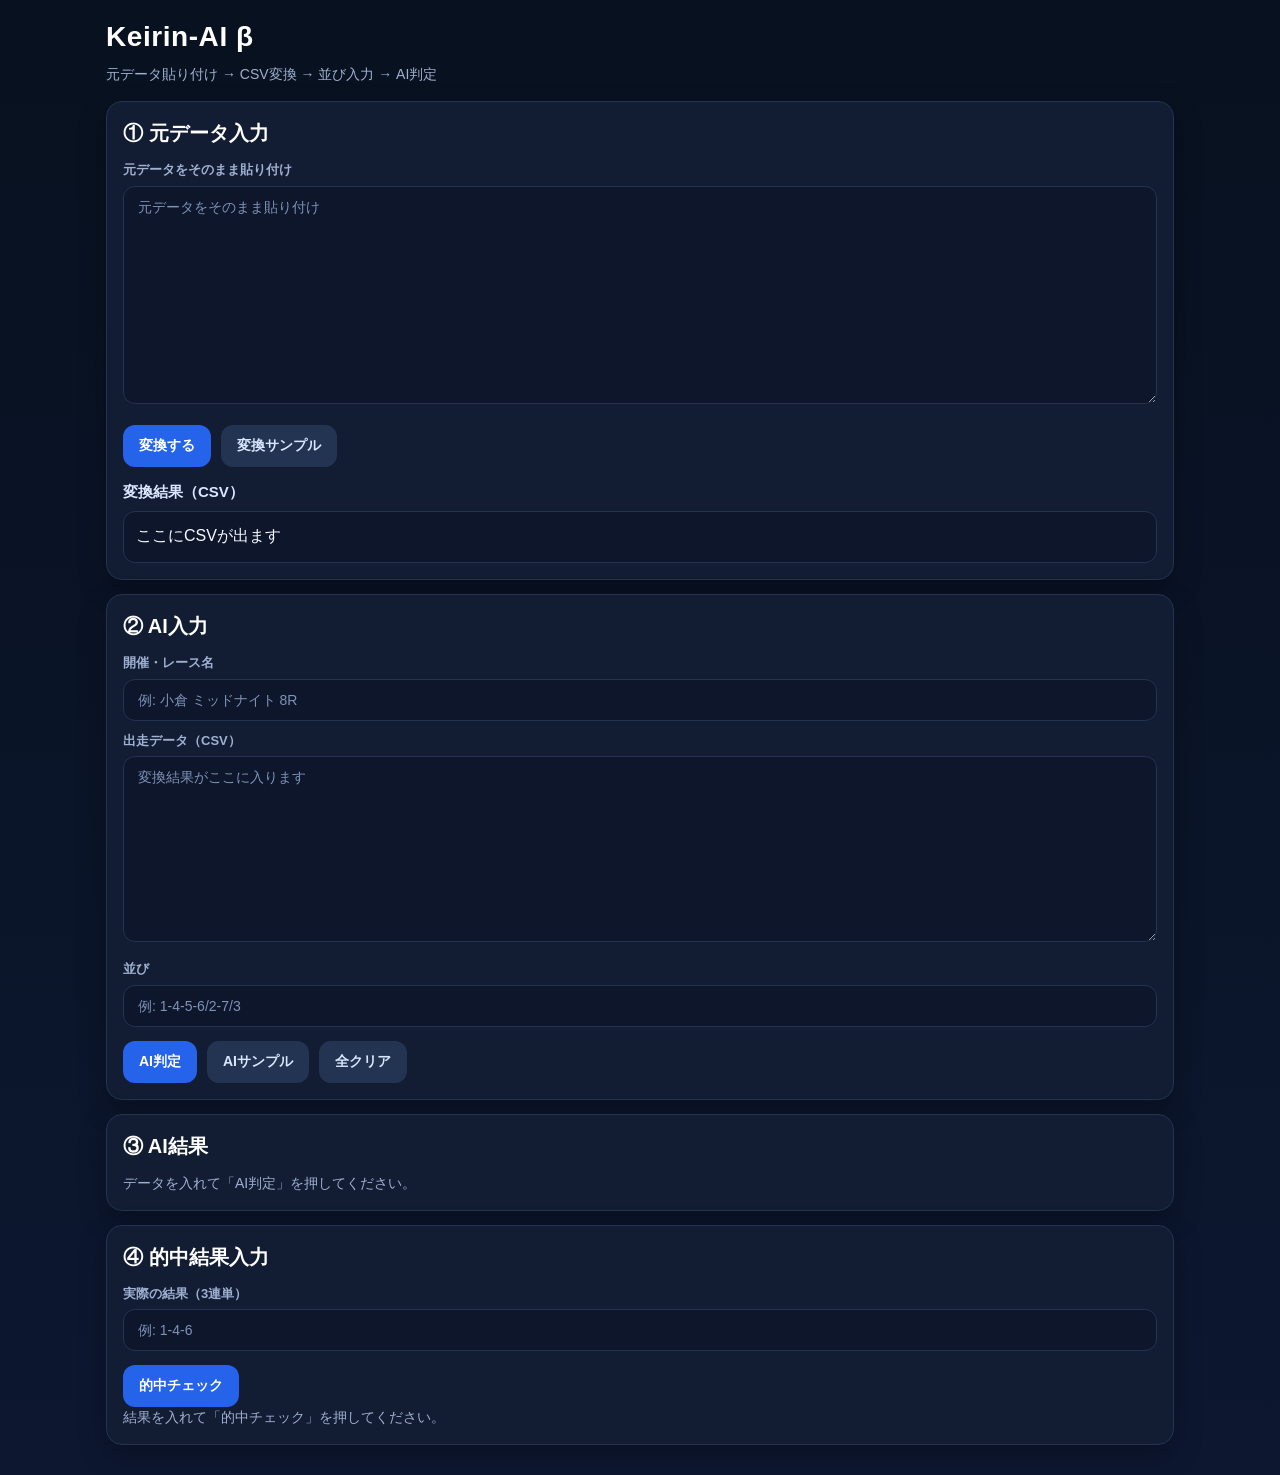
==== index.html @ cda48eeb "Update index.html" ====
<!DOCTYPE html>
<html lang="ja">
<head>
  <meta charset="UTF-8" />
  <meta name="viewport" content="width=device-width, initial-scale=1.0" />
  <meta name="apple-mobile-web-app-capable" content="yes" />
  <meta name="apple-mobile-web-app-status-bar-style" content="black-translucent" />
  <title>Keirin AI</title>
  <style>
    :root {
      --bg: #0b1220;
      --card: #121c33;
      --line: #243352;
      --text: #ffffff;
      --muted: #9fb0d1;
      --accent: #2563eb;
      --good-bg: rgba(22, 163, 74, 0.18);
      --warn-bg: rgba(245, 158, 11, 0.16);
      --danger-bg: rgba(239, 68, 68, 0.16);
      --shadow: rgba(0, 0, 0, 0.28);
    }

    * { box-sizing: border-box; }
    html, body {
      margin: 0;
      padding: 0;
      background: linear-gradient(180deg, #08111f 0%, #0d1730 100%);
      color: var(--text);
      font-family: -apple-system, BlinkMacSystemFont, "Segoe UI", sans-serif;
      line-height: 1.5;
    }
    body { min-height: 100vh; }
    .container {
      max-width: 1100px;
      margin: 0 auto;
      padding: 16px;
    }
    header { margin-bottom: 16px; }
    h1 {
      margin: 0 0 6px;
      font-size: 28px;
      font-weight: 800;
      letter-spacing: 0.02em;
    }
    .subtitle {
      margin: 0;
      color: var(--muted);
      font-size: 14px;
    }
    .card {
      background: var(--card);
      border: 1px solid var(--line);
      border-radius: 16px;
      padding: 16px;
      margin-bottom: 14px;
      box-shadow: 0 10px 28px var(--shadow);
    }
    h2 {
      margin: 0 0 12px;
      font-size: 20px;
    }
    h3 {
      margin: 14px 0 8px;
      font-size: 15px;
      color: #dce7ff;
    }
    label {
      display: block;
      margin: 10px 0 6px;
      color: var(--muted);
      font-size: 13px;
      font-weight: 600;
    }
    input, textarea {
      width: 100%;
      border: 1px solid var(--line);
      border-radius: 12px;
      background: #0d162b;
      color: var(--text);
      padding: 12px 14px;
      font-size: 14px;
      outline: none;
    }
    textarea {
      resize: vertical;
      min-height: 140px;
    }
    input:focus, textarea:focus {
      border-color: var(--accent);
      box-shadow: 0 0 0 3px rgba(37, 99, 235, 0.22);
    }
    ::placeholder { color: #7f92b7; }

    .buttonRow {
      display: flex;
      gap: 10px;
      flex-wrap: wrap;
      margin-top: 14px;
    }
    button {
      appearance: none;
      border: none;
      border-radius: 12px;
      padding: 12px 16px;
      font-size: 14px;
      font-weight: 700;
      cursor: pointer;
      background: var(--accent);
      color: white;
    }
    button.secondary {
      background: #233453;
      color: #d9e6ff;
    }

    .grid {
      display: grid;
      gap: 12px;
    }
    .grid.two {
      grid-template-columns: repeat(2, minmax(0, 1fr));
    }

    .muted {
      color: var(--muted);
      font-size: 14px;
    }
    .hidden {
      display: none !important;
    }

    .tableWrap {
      width: 100%;
      overflow-x: auto;
      border: 1px solid var(--line);
      border-radius: 12px;
      background: #0d162b;
    }
    table {
      width: 100%;
      border-collapse: collapse;
      min-width: 900px;
    }
    thead {
      background: #13203b;
    }
    th, td {
      padding: 10px 12px;
      border-bottom: 1px solid var(--line);
      text-align: left;
      font-size: 13px;
      vertical-align: top;
    }
    th {
      color: #dbe8ff;
      font-weight: 700;
      white-space: nowrap;
    }
    td { color: #f5f9ff; }

    ul {
      margin: 8px 0 0;
      padding-left: 18px;
    }
    li {
      margin: 6px 0;
      color: #eef4ff;
    }

    #structureText,
    #conclusionText,
    #csvPreview {
      background: #0d162b;
      border: 1px solid var(--line);
      border-radius: 12px;
      padding: 12px;
      min-height: 52px;
      color: #f7fbff;
      white-space: pre-wrap;
      word-break: break-word;
    }

    .bet-main {
      background: var(--good-bg);
      border: 1px solid rgba(22, 163, 74, 0.45);
      border-radius: 10px;
      padding: 8px 10px;
      list-style: none;
      margin: 8px 0;
    }
    .bet-sub {
      background: var(--warn-bg);
      border: 1px solid rgba(245, 158, 11, 0.45);
      border-radius: 10px;
      padding: 8px 10px;
      list-style: none;
      margin: 8px 0;
    }

    .score-high { background: rgba(22, 163, 74, 0.12); }
    .score-mid { background: rgba(37, 99, 235, 0.10); }
    .score-low { background: rgba(255, 255, 255, 0.02); }

    .hit-main,
    .hit-sub,
    .hit-miss {
      margin-top: 12px;
      padding: 12px;
      border-radius: 12px;
      font-weight: 700;
    }
    .hit-main {
      background: var(--good-bg);
      border: 1px solid rgba(22, 163, 74, 0.45);
      color: #d8ffe4;
    }
    .hit-sub {
      background: var(--warn-bg);
      border: 1px solid rgba(245, 158, 11, 0.45);
      color: #ffe9b5;
    }
    .hit-miss {
      background: var(--danger-bg);
      border: 1px solid rgba(239, 68, 68, 0.45);
      color: #ffd5d5;
    }

    @media (max-width: 720px) {
      .container { padding: 12px; }
      h1 { font-size: 24px; }
      .card { padding: 14px; border-radius: 14px; }
      .grid.two { grid-template-columns: 1fr; }
      button { width: 100%; }
      .buttonRow { flex-direction: column; }
      table { min-width: 820px; }
    }
  </style>
</head>
<body>
  <main class="container">
    <header>
      <h1>Keirin-AI β</h1>
      <p class="subtitle">元データ貼り付け → CSV変換 → 並び入力 → AI判定</p>
    </header>

    <section class="card">
      <h2>① 元データ入力</h2>
      <label for="rawInput">元データをそのまま貼り付け</label>
      <textarea id="rawInput" rows="12" placeholder="元データをそのまま貼り付け"></textarea>

      <div class="buttonRow">
        <button id="convertBtn" type="button">変換する</button>
        <button id="sampleRawBtn" type="button" class="secondary">変換サンプル</button>
      </div>

      <h3>変換結果（CSV）</h3>
      <div id="csvPreview">ここにCSVが出ます</div>
    </section>

    <section class="card">
      <h2>② AI入力</h2>

      <label for="raceName">開催・レース名</label>
      <input id="raceName" type="text" placeholder="例: 小倉 ミッドナイト 8R" />

      <label for="csvInput">出走データ（CSV）</label>
      <textarea id="csvInput" rows="10" placeholder="変換結果がここに入ります"></textarea>

      <label for="lineInput">並び</label>
      <input id="lineInput" type="text" placeholder="例: 1-4-5-6/2-7/3" />

      <div class="buttonRow">
        <button id="analyzeBtn" type="button">AI判定</button>
        <button id="sampleBtn" type="button" class="secondary">AIサンプル</button>
        <button id="clearBtn" type="button" class="secondary">全クリア</button>
      </div>
    </section>

    <section class="card" id="resultCard">
      <h2>③ AI結果</h2>

      <div id="resultEmpty" class="muted">
        データを入れて「AI判定」を押してください。
      </div>

      <div id="result" class="hidden">
        <div class="grid two">
          <div>
            <h3>レース構造</h3>
            <div id="structureText"></div>
          </div>
          <div>
            <h3>結論</h3>
            <div id="conclusionText"></div>
          </div>
        </div>

        <div class="grid two">
          <div>
            <h3>本線</h3>
            <ul id="mainLine"></ul>
          </div>
          <div>
            <h3>対抗・押さえ</h3>
            <ul id="subLine"></ul>
          </div>
        </div>

        <h3>選手スコア</h3>
        <div class="tableWrap">
          <table id="scoreTable">
            <thead>
              <tr>
                <th>車番</th>
                <th>前取り</th>
                <th>主導権</th>
                <th>番手価値</th>
                <th>後出し力</th>
                <th>格上</th>
                <th>単騎化</th>
                <th>総合</th>
                <th>メモ</th>
              </tr>
            </thead>
            <tbody></tbody>
          </table>
        </div>
      </div>
    </section>

    <section class="card">
      <h2>④ 的中結果入力</h2>

      <label for="actualResult">実際の結果（3連単）</label>
      <input id="actualResult" type="text" placeholder="例: 1-4-6" />

      <div class="buttonRow">
        <button id="checkResultBtn" type="button">的中チェック</button>
      </div>

      <div id="hitResult" class="muted">結果を入れて「的中チェック」を押してください。</div>
    </section>
  </main>

  <script>
    document.addEventListener('DOMContentLoaded', () => {
      let latestResult = null;

      function splitLines(text) {
        return text.split(/\r?\n/).map(s => s.replace(/\u00A0/g, ' ').trim()).filter(Boolean);
      }

      function isNum(s) {
        return /^-?\d+(\.\d+)?$/.test(s);
      }

      function normalizeCar(raw) {
        const s = String(raw).trim();
        if (/^([1-9])\1$/.test(s)) return parseInt(s[0], 10);
        if (/^[1-9]$/.test(s)) return parseInt(s, 10);
        return null;
      }

      function detectStyle(line) {
        if (line.includes('逃')) return '逃';
        if (line.includes('追')) return '追';
        if (line.includes('両')) return '両';
        return '両';
      }

      function detectScore(line) {
        const m = line.match(/([◎○▲△×注]?)(\d{2,3}\.\d{2})/);
        return m ? parseFloat(m[2]) : 0;
      }

      function detectBandSFromLinked(line, style) {
        const re = new RegExp(style + '([0-9]{6,})');
        const m = line.match(re);
        if (!m) return { b: '', s: '' };

        const digits = m[1];
        const c1 = parseInt(digits.slice(0, 2), 10);
        const c2 = parseInt(digits.slice(2, 4), 10);
        const c3 = parseInt(digits.slice(4, 6), 10);
        const candidates = [c1, c2, c3].filter(x => !isNaN(x) && x >= 0 && x <= 30);

        let b = '', s = '';
        if (style === '逃') {
          b = candidates.length ? Math.max(...candidates) : '';
          s = candidates.length > 1 ? Math.min(...candidates.slice(0, 2)) : '';
        } else if (style === '追') {
          b = '';
          s = candidates.length ? Math.min(...candidates) : '';
        } else {
          b = candidates.length ? candidates[0] : '';
          s = candidates.length > 1 ? candidates[1] : '';
        }
        return { b, s };
      }

      function convertTableStyle(lines) {
  const rows = [];

  for (let i = 0; i < lines.length; i++) {
    const carNo = normalizeCar(lines[i]);
    if (carNo === null) continue;

    // 近い範囲でプロフィール・得点・脚質を探す
    let profileIdx = -1;
    let scoreIdx = -1;
    let styleIdx = -1;

    for (let j = i; j < Math.min(i + 8, lines.length); j++) {
      if (profileIdx === -1 && (lines[j] || '').includes('/')) {
        profileIdx = j;
      }
      if (scoreIdx === -1 && isNum(lines[j]) && /\d{2,3}\.\d{2}/.test(lines[j])) {
        scoreIdx = j;
      }
      if (styleIdx === -1 && ['逃', '追', '両'].includes(lines[j])) {
        styleIdx = j;
      }
    }

    if (profileIdx === -1 || scoreIdx === -1 || styleIdx === -1) continue;
    if (!(profileIdx < scoreIdx && scoreIdx < styleIdx)) continue;

    const score = parseFloat(lines[scoreIdx]);
    const style = lines[styleIdx];

    // 脚質の後ろから数値を13個集める
    const nums = [];
    let k = styleIdx + 1;
    while (k < lines.length && nums.length < 13) {
      if (isNum(lines[k])) nums.push(parseFloat(lines[k]));
      k++;
    }

    if (nums.length < 13) continue;

    // [逃,捲,差,マ,S,B,1着,2着,3着,着外,勝率,2連対率,3連対率]
    const s = nums[4];
    const b = nums[5];
    const win = nums[10];
    const ren2 = nums[11];
    const ren3 = nums[12];

    rows.push({
      car: carNo,
      score,
      b,
      s,
      style,
      win,
      ren2,
      ren3
    });

    i = k - 1;
  }

  return rows;
}

function convertLinkedStyle(lines) {
  const rows = [];

  for (let i = 0; i < lines.length; i++) {
    const car = normalizeCar(lines[i]);
    if (car === null) continue;

    const candidates = [
      lines[i + 1] || '',
      lines[i + 2] || '',
      lines[i + 3] || '',
      lines[i + 4] || ''
    ];

    let dataLine = '';
    for (const line of candidates) {
      if (/\d{2,3}\.\d{2}/.test(line) && /[逃追両]/.test(line)) {
        dataLine = line;
        break;
      }
    }

    if (!dataLine) continue;

    const m = dataLine.match(/(\d{2,3}\.\d{2})(逃|追|両)(.*)/);
    if (!m) continue;

    const score = parseFloat(m[1]);
    const style = m[2];
    const tail = m[3];

    const nums = tail.match(/\d+\.\d+|\d+/g) || [];
    if (nums.length < 13) continue;

    const s = Number(nums[4]);
    const b = Number(nums[5]);
    const win = Number(nums[10]);
    const ren2 = Number(nums[11]);
    const ren3 = Number(nums[12]);

    rows.push({
      car,
      score,
      b,
      s,
      style,
      win,
      ren2,
      ren3
    });
  }

  return rows;
}
      function formatVal(v, digits = 2) {
        if (v === '' || v === null || typeof v === 'undefined') return '';
        const n = Number(v);
        return Number.isFinite(n) ? n.toFixed(digits) : '';
      }

      function convertRawToCsv(raw) {
  const lines = splitLines(raw);

  let rows = convertTableStyle(lines);
  if (!rows.length) {
    rows = convertLinkedStyle(lines);
  }

  const rowMap = new Map();
  rows.forEach(r => {
    if (!rowMap.has(r.car) || Number(r.score) > 0) {
      rowMap.set(r.car, r);
    }
  });

  rows = [...rowMap.values()].sort((a, b) => a.car - b.car);

  if (!rows.length) return '';

  const result = [
    '車番,得点,B,S,脚質,勝率,2連対率,3連対率',
    ...rows.map(r => [
      r.car,
      formatVal(r.score, 2),
      r.b === '' ? '' : r.b,
      r.s === '' ? '' : r.s,
      r.style,
      formatVal(r.win, 1),
      formatVal(r.ren2, 1),
      formatVal(r.ren3, 1)
    ].join(','))
  ];

  return result.join('\n');
}

      function parseCSV(text) {
        const lines = text.trim().split(/\r?\n/).map(l => l.trim()).filter(Boolean);
        if (lines.length < 2) return [];

        const headers = lines[0].split(',').map(h => h.trim());

        return lines.slice(1).map(line => {
          const cols = line.split(',').map(c => c.trim());
          const obj = {};
          headers.forEach((h, i) => { obj[h] = cols[i]; });

          return {
            num: Number(obj['車番']),
            score: Number(obj['得点']),
            B: Number(obj['B']),
            S: Number(obj['S']),
            style: obj['脚質'],
            win: Number(obj['勝率']),
            quinella: Number(obj['2連対率']),
            trio: Number(obj['3連対率'])
          };
        }).filter(r => !Number.isNaN(r.num));
      }

      function parseLineup(text) {
        return text
          .split('/')
          .map(t => t.trim())
          .filter(Boolean)
          .map(team =>
            team
              .split('-')
              .map(v => Number(v.trim()))
              .filter(v => !Number.isNaN(v))
          );
      }

      function teamMap(lineup) {
        const map = new Map();
        lineup.forEach((team, i) => {
          team.forEach((num, j) => {
            map.set(num, { team: i, pos: j });
          });
        });
        return map;
      }

      function clamp(v, lo, hi) {
        return Math.max(lo, Math.min(hi, v));
      }

      function scoreRacer(r, pos, maxB, maxS) {
        const front = clamp(
          ((r.S / Math.max(1, maxS)) * 2) + (pos?.pos === 0 ? 0.5 : 0),
          0, 3
        );

        const initiative = clamp(
          ((r.B / Math.max(1, maxB)) * 2) + (r.style === '逃' ? 0.8 : r.style === '両' ? 0.4 : 0),
          0, 3
        );

        const anchor = clamp(
          (pos?.pos === 1 ? 1.2 : pos?.pos === 2 ? 0.6 : 0) +
          (r.quinella / 50),
          0, 3
        );

        const late = clamp(
          (r.win / 40) + (r.style === '両' ? 0.8 : r.style === '追' ? 0.4 : 0),
          0, 3
        );

        const elite = clamp(
          (r.win / 35) + (r.quinella / 60) + (r.score / 110),
          0, 3
        );

        const soloRisk = clamp(
          (pos?.pos === 1 ? 1.0 : 0) +
          (r.B >= 8 ? 0.5 : 0),
          0, 3
        );

        const total =
          front * 0.15 +
          initiative * 0.25 +
          anchor * 0.20 +
          late * 0.15 +
          elite * 0.20 -
          soloRisk * 0.10;

        return {
          front,
          initiative,
          anchor,
          late,
          elite,
          soloRisk,
          total: Number(total.toFixed(2))
        };
      }

      function uniq(arr) {
        return [...new Set(arr.filter(Boolean))];
      }

      function analyzeRace(racers, lineup) {
        if (!racers.length) throw new Error('選手データがありません。');

        const maxB = Math.max(...racers.map(r => r.B));
        const maxS = Math.max(...racers.map(r => r.S));
        const posMap = teamMap(lineup);

        const scored = racers.map(r => {
          const pos = posMap.get(r.num);
          return { ...r, pos, ai: scoreRacer(r, pos, maxB, maxS) };
        });

        const leaders = scored.filter(r => r.ai.initiative >= 2);

        let structure = '安定戦';
        if (leaders.length >= 3) structure = '踏み合い戦';
        else if (leaders.length === 2) structure = '崩壊戦';

        const byTotal = [...scored].sort((a, b) => b.ai.total - a.ai.total);
        const byInitiative = [...scored].sort(
          (a, b) => (b.ai.initiative + b.ai.front) - (a.ai.initiative + a.ai.front)
        );
        const byAnchor = [...scored].sort((a, b) => b.ai.anchor - a.ai.anchor);
        const byLate = [...scored].sort((a, b) => b.ai.late - a.ai.late);

        const leader = byInitiative[0];
        const bestAnchor = byAnchor[0];
        const bestLate = byLate[0];

        let head = byTotal[0];
        if (structure === '踏み合い戦') head = bestLate;
        else if (
          structure === '安定戦' &&
          bestAnchor?.pos?.pos === 1 &&
          leader &&
          bestAnchor.pos?.team === leader.pos?.team
        ) {
          head = bestAnchor;
        } else if (structure === '崩壊戦' && bestLate) {
          head = bestLate;
        }

        const sameTeam = scored
          .filter(r => r.pos?.team === head.pos?.team && r.num !== head.num)
          .sort((a, b) => (a.pos?.pos ?? 99) - (b.pos?.pos ?? 99));

        const others = scored
          .filter(r => r.num !== head.num && !sameTeam.some(x => x.num === r.num))
          .sort((a, b) => b.ai.total - a.ai.total);

        const teamMate1 = sameTeam[0]?.num;
        const teamMate2 = sameTeam[1]?.num;
        const other1 = others[0]?.num;
        const other2 = others[1]?.num;
        const other3 = others[2]?.num;

        const main = uniq([
          `${head.num}-${teamMate1 || other1}-${teamMate2 || other2 || ''}`,
          `${head.num}-${other1}-${teamMate1 || other2 || ''}`,
          `${head.num}-${other1}-${other2 || teamMate1 || ''}`
        ]).filter(v => v.split('-').length === 3 && !v.includes('undefined'));

        const sub = uniq([
          leader && leader.num !== head.num
            ? `${leader.num}-${head.num}-${bestAnchor?.num || other1 || ''}`
            : '',
          bestAnchor && bestAnchor.num !== head.num
            ? `${bestAnchor.num}-${head.num}-${leader?.num || other1 || ''}`
            : '',
          other2 ? `${head.num}-${other2}-${other3 || teamMate1 || ''}` : ''
        ]).filter(v => v.split('-').length === 3 && !v.includes('undefined'));

        const conclusion =
          `${head.num}頭を本線。` +
          `${leader?.num !== head.num ? ` 主導権候補は${leader?.num}。` : ''}` +
          `${bestAnchor?.num && bestAnchor.num !== head.num ? ` 番手価値は${bestAnchor.num}が高め。` : ''}`;

        const structureText =
          `レース構造: ${structure} / ` +
          `主導権候補: ${leader?.num ?? '-'} / ` +
          `後出し最上位: ${bestLate?.num ?? '-'} / ` +
          `番手価値上位: ${bestAnchor?.num ?? '-'}`;

        return { scored: byTotal, structureText, conclusion, main, sub };
      }

      function scoreClass(total) {
        if (total >= 1.9) return 'score-high';
        if (total >= 1.5) return 'score-mid';
        return 'score-low';
      }

      function render(result) {
        document.getElementById('result').classList.remove('hidden');
        document.getElementById('resultEmpty').classList.add('hidden');

        document.getElementById('structureText').textContent = result.structureText;
        document.getElementById('conclusionText').textContent = result.conclusion;

        document.getElementById('mainLine').innerHTML =
          result.main.map(v => `<li class="bet-main">${v}</li>`).join('');

        document.getElementById('subLine').innerHTML =
          result.sub.map(v => `<li class="bet-sub">${v}</li>`).join('');

        const scoreTableBody = document.querySelector('#scoreTable tbody');
        scoreTableBody.innerHTML = '';

        result.scored.forEach(r => {
          const tr = document.createElement('tr');
          tr.className = scoreClass(r.ai.total);

          const memo = [
            r.pos ? `ライン${r.pos.team + 1}-${r.pos.pos + 1}番手` : '単騎',
            r.style,
            `得点${r.score}`
          ].join(' / ');

          tr.innerHTML = `
            <td>${r.num}</td>
            <td>${r.ai.front.toFixed(1)}</td>
            <td>${r.ai.initiative.toFixed(1)}</td>
            <td>${r.ai.anchor.toFixed(1)}</td>
            <td>${r.ai.late.toFixed(1)}</td>
            <td>${r.ai.elite.toFixed(1)}</td>
            <td>${r.ai.soloRisk.toFixed(1)}</td>
            <td>${r.ai.total.toFixed(2)}</td>
            <td>${memo}</td>
          `;
          scoreTableBody.appendChild(tr);
        });
      }

      function checkHit() {
        const actual = (document.getElementById('actualResult').value || '').trim();
        const hitResult = document.getElementById('hitResult');

        if (!actual) {
          hitResult.className = 'muted';
          hitResult.textContent = '結果を入力してください。';
          return;
        }

        if (!latestResult) {
          hitResult.className = 'muted';
          hitResult.textContent = '先にAI判定をしてください。';
          return;
        }

        const allPreds = [...latestResult.main, ...latestResult.sub];
        const isMainHit = latestResult.main.includes(actual);
        const isSubHit = latestResult.sub.includes(actual);
        const isHit = allPreds.includes(actual);

        if (isMainHit) {
          hitResult.className = 'hit-main';
          hitResult.textContent = `◎ 本線的中: ${actual}`;
        } else if (isSubHit || isHit) {
          hitResult.className = 'hit-sub';
          hitResult.textContent = `○ 対抗・押さえ的中: ${actual}`;
        } else {
          hitResult.className = 'hit-miss';
          hitResult.textContent = `× 不的中: ${actual}`;
        }
      }

      function fillRawSample() {
        document.getElementById('rawInput').value = `枠
番
車
番
選手名
予想
競走得点
脚

逃
捲
差
マ

S
B

1
着
2
着
3
着
着
外

勝率
2連
対率
3連
対率

ギア倍数
選手コメント
1
1
副島和人
神奈/42歳/105期/A1
×
88.11
追

0
0
1
2

3
0

0
3
5
10

0.0
16.6
44.4

3.92
自分で何でも。`;
      }

      function fillAiSample() {
        document.getElementById('raceName').value = '小倉 ミッドナイト';
        document.getElementById('csvInput').value =
`車番,得点,B,S,脚質,勝率,2連対率,3連対率
1,73.22,0,5,追,11.1,33.3,61.1
2,71.63,2,0,両,18.7,31.2,37.5
3,70.70,16,0,逃,33.3,44.4,51.8
4,69.44,9,0,逃,18.7,31.2,56.2
5,69.40,0,0,追,4.0,12.0,28.0
6,69.06,0,0,追,5.5,16.6,33.3
7,68.78,0,0,追,7.4,11.1,37.0`;
        document.getElementById('lineInput').value = '3-1-5/2-7/4-6';
      }

      document.getElementById('convertBtn').addEventListener('click', () => {
        const raw = document.getElementById('rawInput').value.trim();
        if (!raw) {
          document.getElementById('csvPreview').textContent = '元データを貼ってください。';
          return;
        }

        const csv = convertRawToCsv(raw);
        if (!csv) {
          document.getElementById('csvPreview').textContent =
            '変換できませんでした。元データの貼り付け範囲を広げてください。';
          return;
        }

        document.getElementById('csvPreview').textContent = csv;
        document.getElementById('csvInput').value = csv;
      });

      document.getElementById('sampleRawBtn').addEventListener('click', fillRawSample);
      document.getElementById('sampleBtn').addEventListener('click', fillAiSample);

      document.getElementById('analyzeBtn').addEventListener('click', () => {
        try {
          const racers = parseCSV(document.getElementById('csvInput').value || '');
          const lineup = parseLineup(document.getElementById('lineInput').value || '');

          if (!racers.length || !lineup.length) {
            alert('CSVと並びを入力してください。');
            return;
          }

          const result = analyzeRace(racers, lineup);
          latestResult = result;
          render(result);
        } catch (e) {
          alert('エラー: ' + e.message);
        }
      });

      document.getElementById('checkResultBtn').addEventListener('click', checkHit);

      document.getElementById('clearBtn').addEventListener('click', () => {
        latestResult = null;
        document.getElementById('raceName').value = '';
        document.getElementById('rawInput').value = '';
        document.getElementById('csvInput').value = '';
        document.getElementById('csvPreview').textContent = 'ここにCSVが出ます';
        document.getElementById('lineInput').value = '';
        document.getElementById('actualResult').value = '';
        document.getElementById('hitResult').className = 'muted';
        document.getElementById('hitResult').textContent = '結果を入れて「的中チェック」を押してください。';
        document.getElementById('result').classList.add('hidden');
        document.getElementById('resultEmpty').classList.remove('hidden');
        document.getElementById('mainLine').innerHTML = '';
        document.getElementById('subLine').innerHTML = '';
        document.querySelector('#scoreTable tbody').innerHTML = '';
      });
    });
  </script>
</body>
</html>
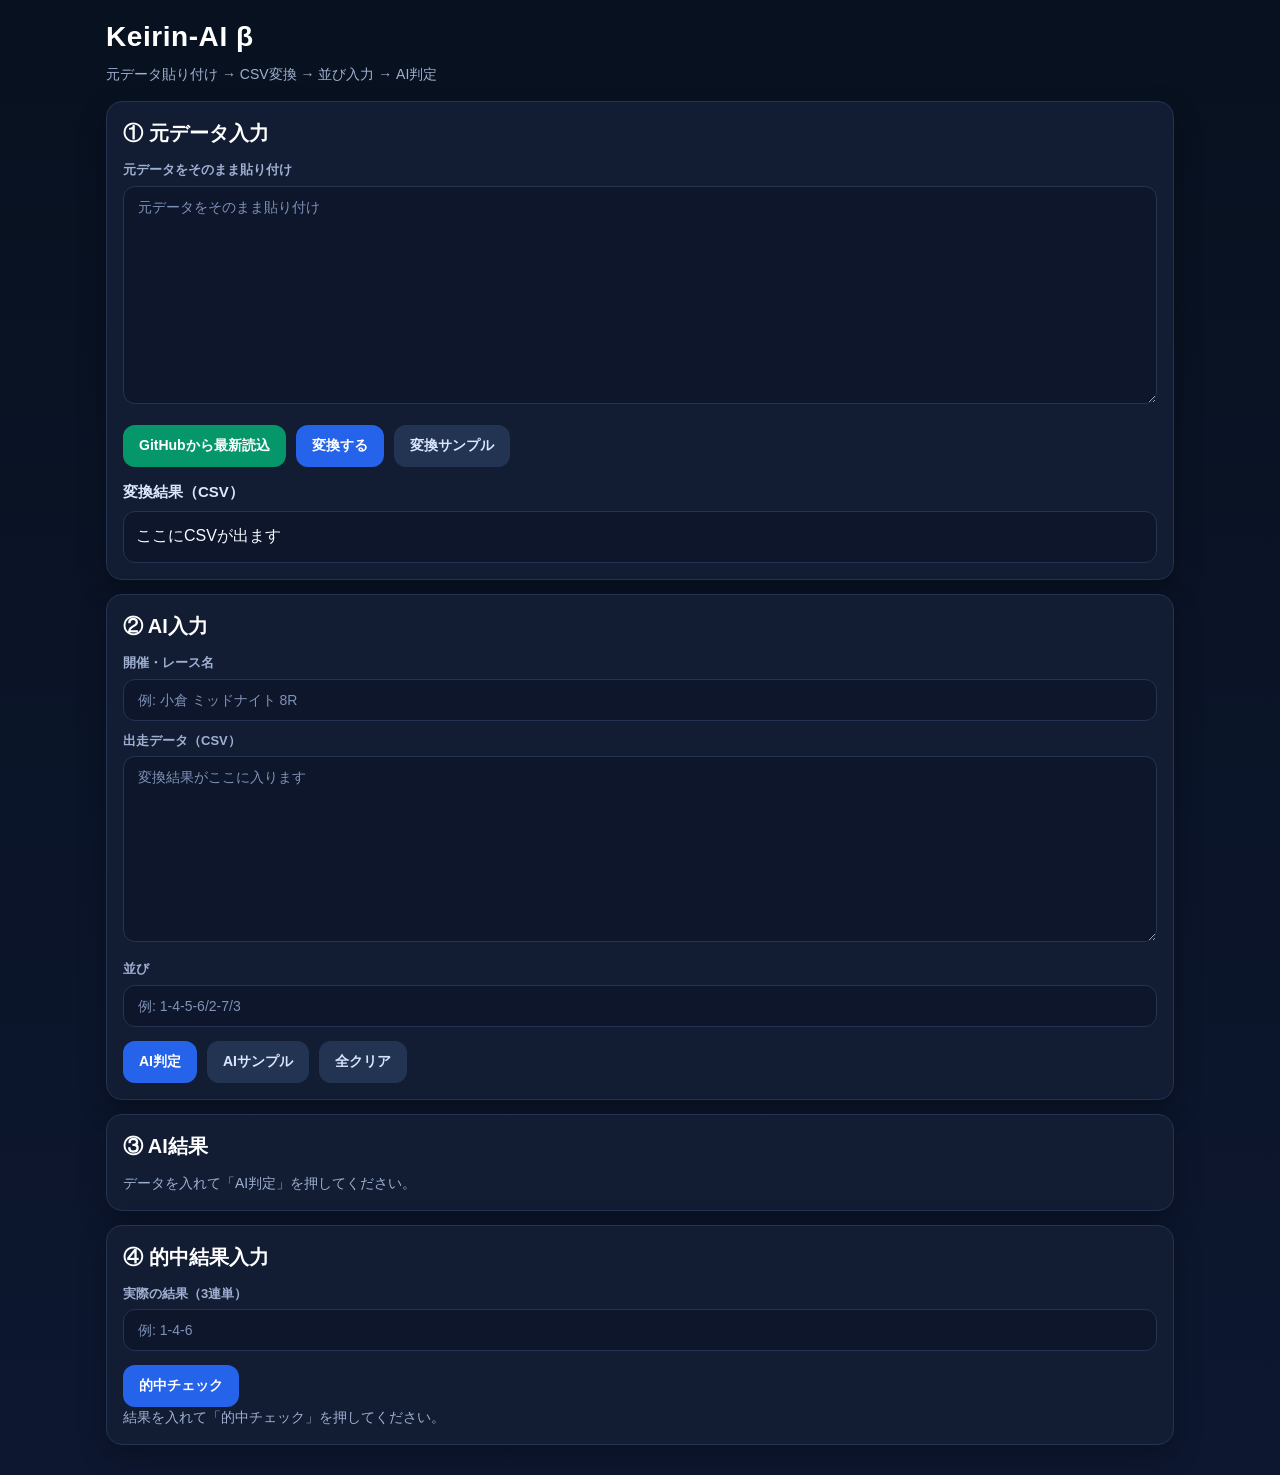
==== commit f86b09b9: "Update index.html" ====
--- a/index.html
+++ b/index.html
@@ -249,9 +249,11 @@
       <textarea id="rawInput" rows="12" placeholder="元データをそのまま貼り付け"></textarea>
 
       <div class="buttonRow">
+        <button id="loadGithubBtn" type="button" style="background: #059669;">GitHubから最新読込</button>
         <button id="convertBtn" type="button">変換する</button>
         <button id="sampleRawBtn" type="button" class="secondary">変換サンプル</button>
       </div>
+
 
       <h3>変換結果（CSV）</h3>
       <div id="csvPreview">ここにCSVが出ます</div>
@@ -347,7 +349,13 @@
       let latestResult = null;
 
       function splitLines(text) {
-        return text.split(/\r?\n/).map(s => s.replace(/\u00A0/g, ' ').trim()).filter(Boolean);
+        return text
+          .replace(/\u00A0/g, ' ')
+          .replace(/\t/g, '\n')
+          .replace(/　/g, ' ')
+          .split(/\r?\n/)
+          .map(s => s.trim())
+          .filter(Boolean);
       }
 
       function isNum(s) {
@@ -361,202 +369,195 @@
         return null;
       }
 
-      function detectStyle(line) {
-        if (line.includes('逃')) return '逃';
-        if (line.includes('追')) return '追';
-        if (line.includes('両')) return '両';
-        return '両';
-      }
-
-      function detectScore(line) {
-        const m = line.match(/([◎○▲△×注]?)(\d{2,3}\.\d{2})/);
-        return m ? parseFloat(m[2]) : 0;
-      }
-
-      function detectBandSFromLinked(line, style) {
-        const re = new RegExp(style + '([0-9]{6,})');
-        const m = line.match(re);
-        if (!m) return { b: '', s: '' };
-
-        const digits = m[1];
-        const c1 = parseInt(digits.slice(0, 2), 10);
-        const c2 = parseInt(digits.slice(2, 4), 10);
-        const c3 = parseInt(digits.slice(4, 6), 10);
-        const candidates = [c1, c2, c3].filter(x => !isNaN(x) && x >= 0 && x <= 30);
-
-        let b = '', s = '';
-        if (style === '逃') {
-          b = candidates.length ? Math.max(...candidates) : '';
-          s = candidates.length > 1 ? Math.min(...candidates.slice(0, 2)) : '';
-        } else if (style === '追') {
-          b = '';
-          s = candidates.length ? Math.min(...candidates) : '';
-        } else {
-          b = candidates.length ? candidates[0] : '';
-          s = candidates.length > 1 ? candidates[1] : '';
-        }
-        return { b, s };
-      }
-
-      function convertTableStyle(lines) {
-  const rows = [];
-
-  for (let i = 0; i < lines.length; i++) {
-    const carNo = normalizeCar(lines[i]);
-    if (carNo === null) continue;
-
-    // 近い範囲でプロフィール・得点・脚質を探す
-    let profileIdx = -1;
-    let scoreIdx = -1;
-    let styleIdx = -1;
-
-    for (let j = i; j < Math.min(i + 8, lines.length); j++) {
-      if (profileIdx === -1 && (lines[j] || '').includes('/')) {
-        profileIdx = j;
-      }
-      if (scoreIdx === -1 && isNum(lines[j]) && /\d{2,3}\.\d{2}/.test(lines[j])) {
-        scoreIdx = j;
-      }
-      if (styleIdx === -1 && ['逃', '追', '両'].includes(lines[j])) {
-        styleIdx = j;
-      }
-    }
-
-    if (profileIdx === -1 || scoreIdx === -1 || styleIdx === -1) continue;
-    if (!(profileIdx < scoreIdx && scoreIdx < styleIdx)) continue;
-
-    const score = parseFloat(lines[scoreIdx]);
-    const style = lines[styleIdx];
-
-    // 脚質の後ろから数値を13個集める
-    const nums = [];
-    let k = styleIdx + 1;
-    while (k < lines.length && nums.length < 13) {
-      if (isNum(lines[k])) nums.push(parseFloat(lines[k]));
-      k++;
-    }
-
-    if (nums.length < 13) continue;
-
-    // [逃,捲,差,マ,S,B,1着,2着,3着,着外,勝率,2連対率,3連対率]
-    const s = nums[4];
-    const b = nums[5];
-    const win = nums[10];
-    const ren2 = nums[11];
-    const ren3 = nums[12];
-
-    rows.push({
-      car: carNo,
-      score,
-      b,
-      s,
-      style,
-      win,
-      ren2,
-      ren3
-    });
-
-    i = k - 1;
-  }
-
-  return rows;
-}
-
-function convertLinkedStyle(lines) {
-  const rows = [];
-
-  for (let i = 0; i < lines.length; i++) {
-    const car = normalizeCar(lines[i]);
-    if (car === null) continue;
-
-    const candidates = [
-      lines[i + 1] || '',
-      lines[i + 2] || '',
-      lines[i + 3] || '',
-      lines[i + 4] || ''
-    ];
-
-    let dataLine = '';
-    for (const line of candidates) {
-      if (/\d{2,3}\.\d{2}/.test(line) && /[逃追両]/.test(line)) {
-        dataLine = line;
-        break;
-      }
-    }
-
-    if (!dataLine) continue;
-
-    const m = dataLine.match(/(\d{2,3}\.\d{2})(逃|追|両)(.*)/);
-    if (!m) continue;
-
-    const score = parseFloat(m[1]);
-    const style = m[2];
-    const tail = m[3];
-
-    const nums = tail.match(/\d+\.\d+|\d+/g) || [];
-    if (nums.length < 13) continue;
-
-    const s = Number(nums[4]);
-    const b = Number(nums[5]);
-    const win = Number(nums[10]);
-    const ren2 = Number(nums[11]);
-    const ren3 = Number(nums[12]);
-
-    rows.push({
-      car,
-      score,
-      b,
-      s,
-      style,
-      win,
-      ren2,
-      ren3
-    });
-  }
-
-  return rows;
-}
       function formatVal(v, digits = 2) {
         if (v === '' || v === null || typeof v === 'undefined') return '';
         const n = Number(v);
         return Number.isFinite(n) ? n.toFixed(digits) : '';
       }
 
+      function convertTableStyle(lines) {
+        const rows = [];
+
+        for (let i = 0; i < lines.length; i++) {
+          let profileIdx = -1;
+          let scoreIdx = -1;
+          let styleIdx = -1;
+
+          for (let j = i; j < Math.min(i + 12, lines.length); j++) {
+            const line = lines[j] || '';
+
+            if (profileIdx === -1 && line.includes('/')) {
+              profileIdx = j;
+            }
+
+            if (scoreIdx === -1 && /^\d{2,3}\.\d{2}$/.test(line)) {
+              scoreIdx = j;
+            }
+
+            if (styleIdx === -1 && /^(逃|追|両)$/.test(line)) {
+              styleIdx = j;
+            }
+          }
+
+          if (profileIdx === -1 || scoreIdx === -1 || styleIdx === -1) continue;
+          if (!(profileIdx < scoreIdx && scoreIdx < styleIdx)) continue;
+
+          const carCandidates = [];
+          for (let p = Math.max(0, profileIdx - 2); p < profileIdx; p++) {
+            const n = normalizeCar(lines[p]);
+            if (n !== null) carCandidates.push(n);
+          }
+
+          if (!carCandidates.length) continue;
+          const carNo = carCandidates[carCandidates.length - 1];
+
+          const score = parseFloat(lines[scoreIdx]);
+          const style = lines[styleIdx];
+
+          const nums = [];
+          let k = styleIdx + 1;
+
+          while (k < lines.length && nums.length < 13) {
+            if (isNum(lines[k])) nums.push(parseFloat(lines[k]));
+            k++;
+          }
+
+          if (nums.length < 13) continue;
+
+          rows.push({
+            car: carNo,
+            score,
+            b: nums[5],
+            s: nums[4],
+            style,
+            win: nums[10],
+            ren2: nums[11],
+            ren3: nums[12]
+          });
+
+          i = k - 1;
+        }
+
+        return rows;
+      }
+
+      function convertLinkedStyle(lines) {
+        const rows = [];
+
+        for (let i = 0; i < lines.length; i++) {
+          const car = normalizeCar(lines[i]);
+          if (car === null) continue;
+
+          const candidates = [
+            lines[i + 1] || '',
+            lines[i + 2] || '',
+            lines[i + 3] || '',
+            lines[i + 4] || '',
+            lines[i + 5] || ''
+          ];
+
+          let dataLine = '';
+          for (const line of candidates) {
+            if (/\d{2,3}\.\d{2}/.test(line) && /(逃|追|両)/.test(line)) {
+              dataLine = line;
+              break;
+            }
+          }
+
+          if (!dataLine) continue;
+
+          const m = dataLine.match(/([◎○▲△×注]?)(\d{2,3}\.\d{2})(逃|追|両)(.*)/);
+          if (!m) continue;
+
+          const score = parseFloat(m[2]);
+          const style = m[3];
+          const tail = m[4] || '';
+
+          const nums = tail.match(/\d+\.\d+|\d+/g) || [];
+          if (nums.length < 13) continue;
+
+          rows.push({
+            car,
+            score,
+            b: Number(nums[5]),
+            s: Number(nums[4]),
+            style,
+            win: Number(nums[10]),
+            ren2: Number(nums[11]),
+            ren3: Number(nums[12])
+          });
+        }
+
+        return rows;
+      }
+
       function convertRawToCsv(raw) {
-  const lines = splitLines(raw);
-
-  let rows = convertTableStyle(lines);
-  if (!rows.length) {
-    rows = convertLinkedStyle(lines);
-  }
-
-  const rowMap = new Map();
-  rows.forEach(r => {
-    if (!rowMap.has(r.car) || Number(r.score) > 0) {
-      rowMap.set(r.car, r);
-    }
-  });
-
-  rows = [...rowMap.values()].sort((a, b) => a.car - b.car);
-
-  if (!rows.length) return '';
-
-  const result = [
-    '車番,得点,B,S,脚質,勝率,2連対率,3連対率',
-    ...rows.map(r => [
-      r.car,
-      formatVal(r.score, 2),
-      r.b === '' ? '' : r.b,
-      r.s === '' ? '' : r.s,
-      r.style,
-      formatVal(r.win, 1),
-      formatVal(r.ren2, 1),
-      formatVal(r.ren3, 1)
-    ].join(','))
-  ];
-
-  return result.join('\n');
-}
+        const lines = splitLines(raw);
+
+        let rows = convertTableStyle(lines);
+
+        if (!rows.length) {
+          rows = convertLinkedStyle(lines);
+        }
+
+        if (!rows.length) {
+          const joined = lines.join('\n');
+
+          const blockRegex = /(?:^|\n)([1-9])\n(?:[1-9]\n)?([^\n]+)\n([^\n]*\/[^\n]*)\n([◎○▲△×注]?)\n?(\d{2,3}\.\d{2})\n?(逃|追|両)\n?([\s\S]*?)(?=(?:\n[1-9]\n(?:[1-9]\n)?[^\n]+\n[^\n]*\/)|$)/g;
+          let m;
+
+          while ((m = blockRegex.exec(joined)) !== null) {
+            const car = Number(m[1]);
+            const score = Number(m[5]);
+            const style = m[6];
+            const tail = m[7] || '';
+
+            const nums = tail.match(/\d+\.\d+|\d+/g) || [];
+            if (nums.length < 13) continue;
+
+            rows.push({
+              car,
+              score,
+              b: Number(nums[5]),
+              s: Number(nums[4]),
+              style,
+              win: Number(nums[10]),
+              ren2: Number(nums[11]),
+              ren3: Number(nums[12])
+            });
+          }
+        }
+
+        const rowMap = new Map();
+        rows.forEach(r => {
+          if (
+            r &&
+            Number.isFinite(r.car) &&
+            Number.isFinite(r.score) &&
+            ['逃', '追', '両'].includes(r.style)
+          ) {
+            rowMap.set(r.car, r);
+          }
+        });
+
+        rows = [...rowMap.values()].sort((a, b) => a.car - b.car);
+
+        if (!rows.length) return '';
+
+        return [
+          '車番,得点,B,S,脚質,勝率,2連対率,3連対率',
+          ...rows.map(r => [
+            r.car,
+            formatVal(r.score, 2),
+            r.b === '' ? '' : r.b,
+            r.s === '' ? '' : r.s,
+            r.style,
+            formatVal(r.win, 1),
+            formatVal(r.ren2, 1),
+            formatVal(r.ren3, 1)
+          ].join(','))
+        ].join('\n');
+      }
 
       function parseCSV(text) {
         const lines = text.trim().split(/\r?\n/).map(l => l.trim()).filter(Boolean);
@@ -665,6 +666,17 @@
         return [...new Set(arr.filter(Boolean))];
       }
 
+      function isValidCombo(a, b, c) {
+        return a && b && c && a !== b && b !== c && a !== c;
+      }
+
+      function validComboString(v) {
+        const parts = String(v).split('-');
+        if (parts.length !== 3) return false;
+        const [a, b, c] = parts;
+        return isValidCombo(a, b, c);
+      }
+
       function analyzeRace(racers, lineup) {
         if (!racers.length) throw new Error('選手データがありません。');
 
@@ -725,7 +737,7 @@
           `${head.num}-${teamMate1 || other1}-${teamMate2 || other2 || ''}`,
           `${head.num}-${other1}-${teamMate1 || other2 || ''}`,
           `${head.num}-${other1}-${other2 || teamMate1 || ''}`
-        ]).filter(v => v.split('-').length === 3 && !v.includes('undefined'));
+        ]).filter(validComboString);
 
         const sub = uniq([
           leader && leader.num !== head.num
@@ -735,7 +747,7 @@
             ? `${bestAnchor.num}-${head.num}-${leader?.num || other1 || ''}`
             : '',
           other2 ? `${head.num}-${other2}-${other3 || teamMate1 || ''}` : ''
-        ]).filter(v => v.split('-').length === 3 && !v.includes('undefined'));
+        ]).filter(validComboString);
 
         const conclusion =
           `${head.num}頭を本線。` +
@@ -948,7 +960,7 @@
         }
       });
 
-      document.getElementById('checkResultBtn').addEventListener('click', checkHit);
+            document.getElementById('checkResultBtn').addEventListener('click', checkHit);
 
       document.getElementById('clearBtn').addEventListener('click', () => {
         latestResult = null;
@@ -966,7 +978,42 @@
         document.getElementById('subLine').innerHTML = '';
         document.querySelector('#scoreTable tbody').innerHTML = '';
       });
-    });
+
+      // --- GitHubから自動で読み込む機能 ---
+      document.getElementById('loadGithubBtn').addEventListener('click', async () => {
+        const btn = document.getElementById('loadGithubBtn');
+        const user = 'pinerich656-blip';
+        const repo = 'hyper-keirin';
+        // キャッシュを避けるためにタイムスタンプ(?t=...)を追加
+        const url = `https://raw.githubusercontent.com/${user}/${repo}/main/data.json?t=${new Date().getTime()}`;
+
+        try {
+          btn.textContent = '読込中...';
+          btn.disabled = true;
+
+          const response = await fetch(url);
+          if (!response.ok) throw new Error('GitHubからデータが取れませんでした');
+          
+          const rawContent = await response.text();
+          
+          document.getElementById('rawInput').value = rawContent;
+          document.getElementById('convertBtn').click();
+          
+          btn.textContent = '読込成功！';
+          setTimeout(() => { 
+            btn.textContent = 'GitHubから最新読込'; 
+            btn.disabled = false; 
+          }, 2000);
+
+        } catch (error) {
+          alert('エラー: ' + error.message);
+          btn.textContent = '読込失敗';
+          btn.disabled = false;
+        }
+      });
+      // -----------------------------------
+
+    }); // DOMContentLoadedの閉じ
   </script>
 </body>
 </html>
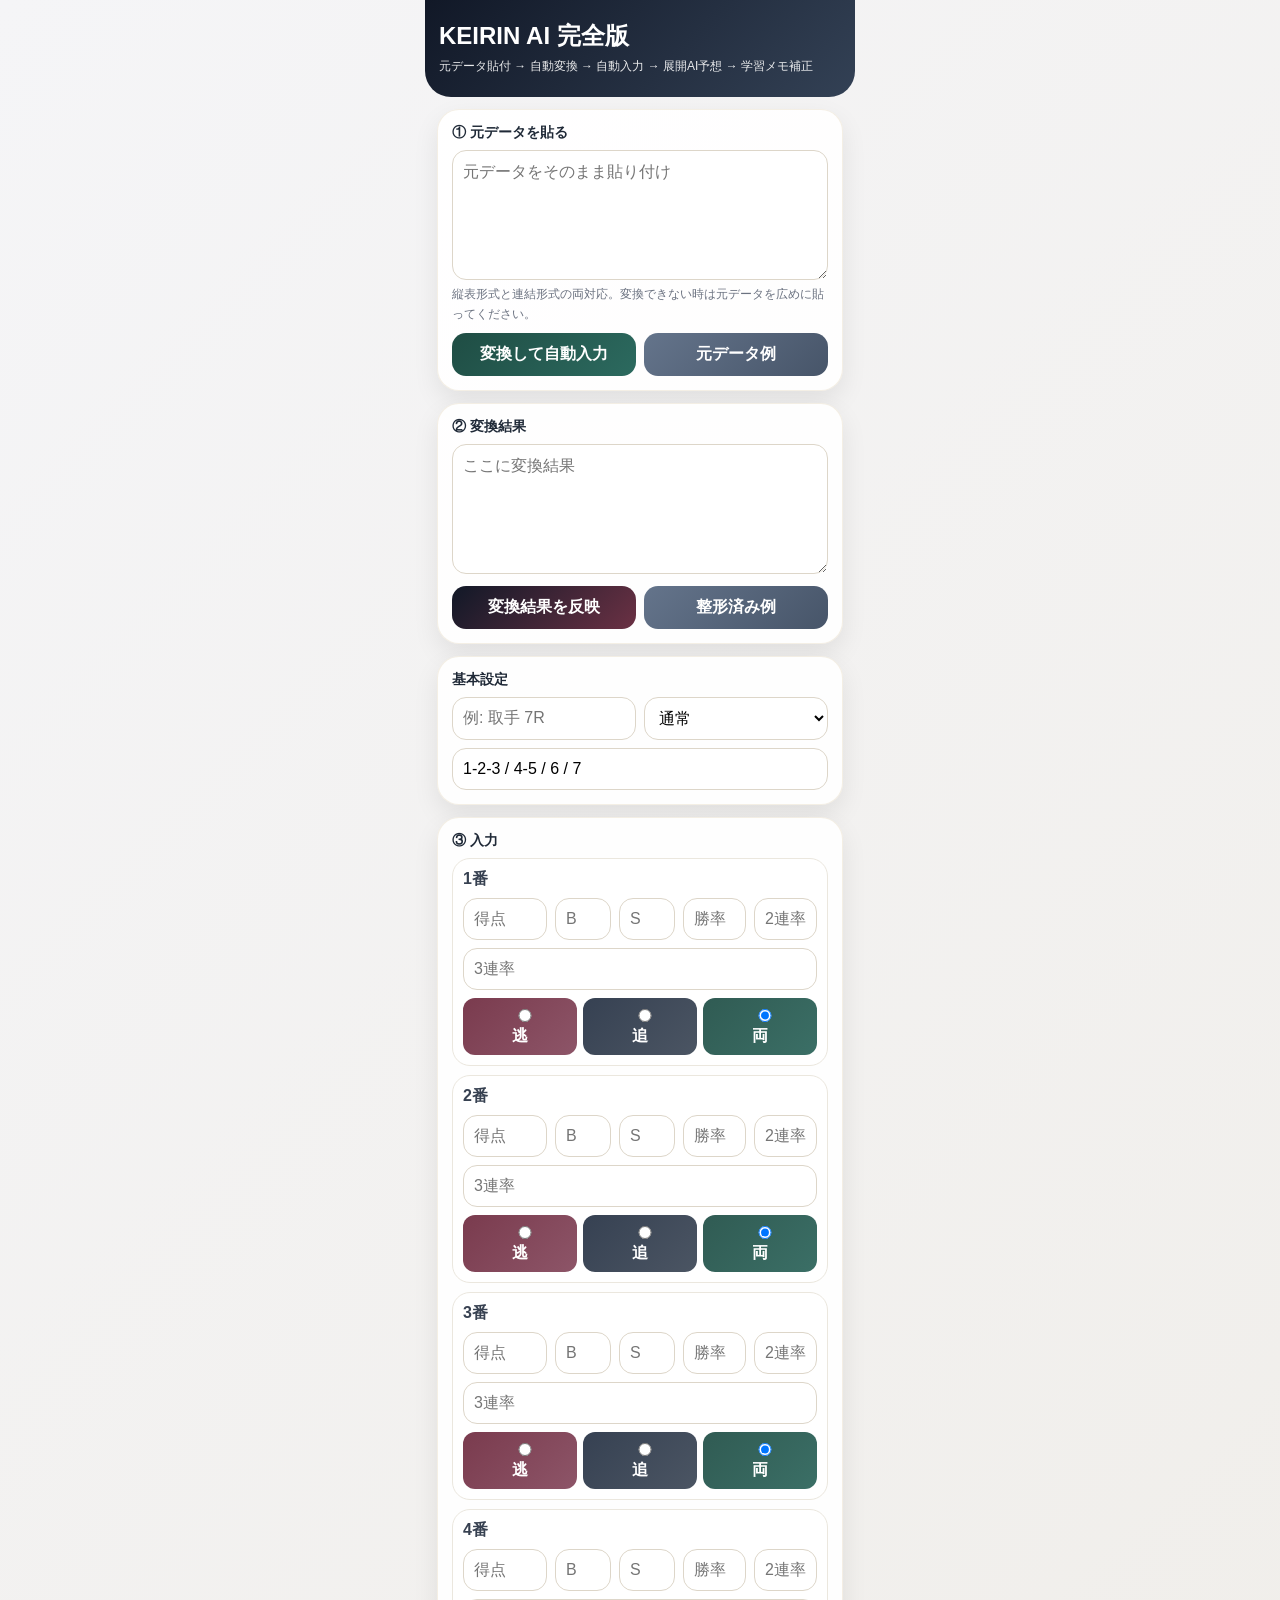
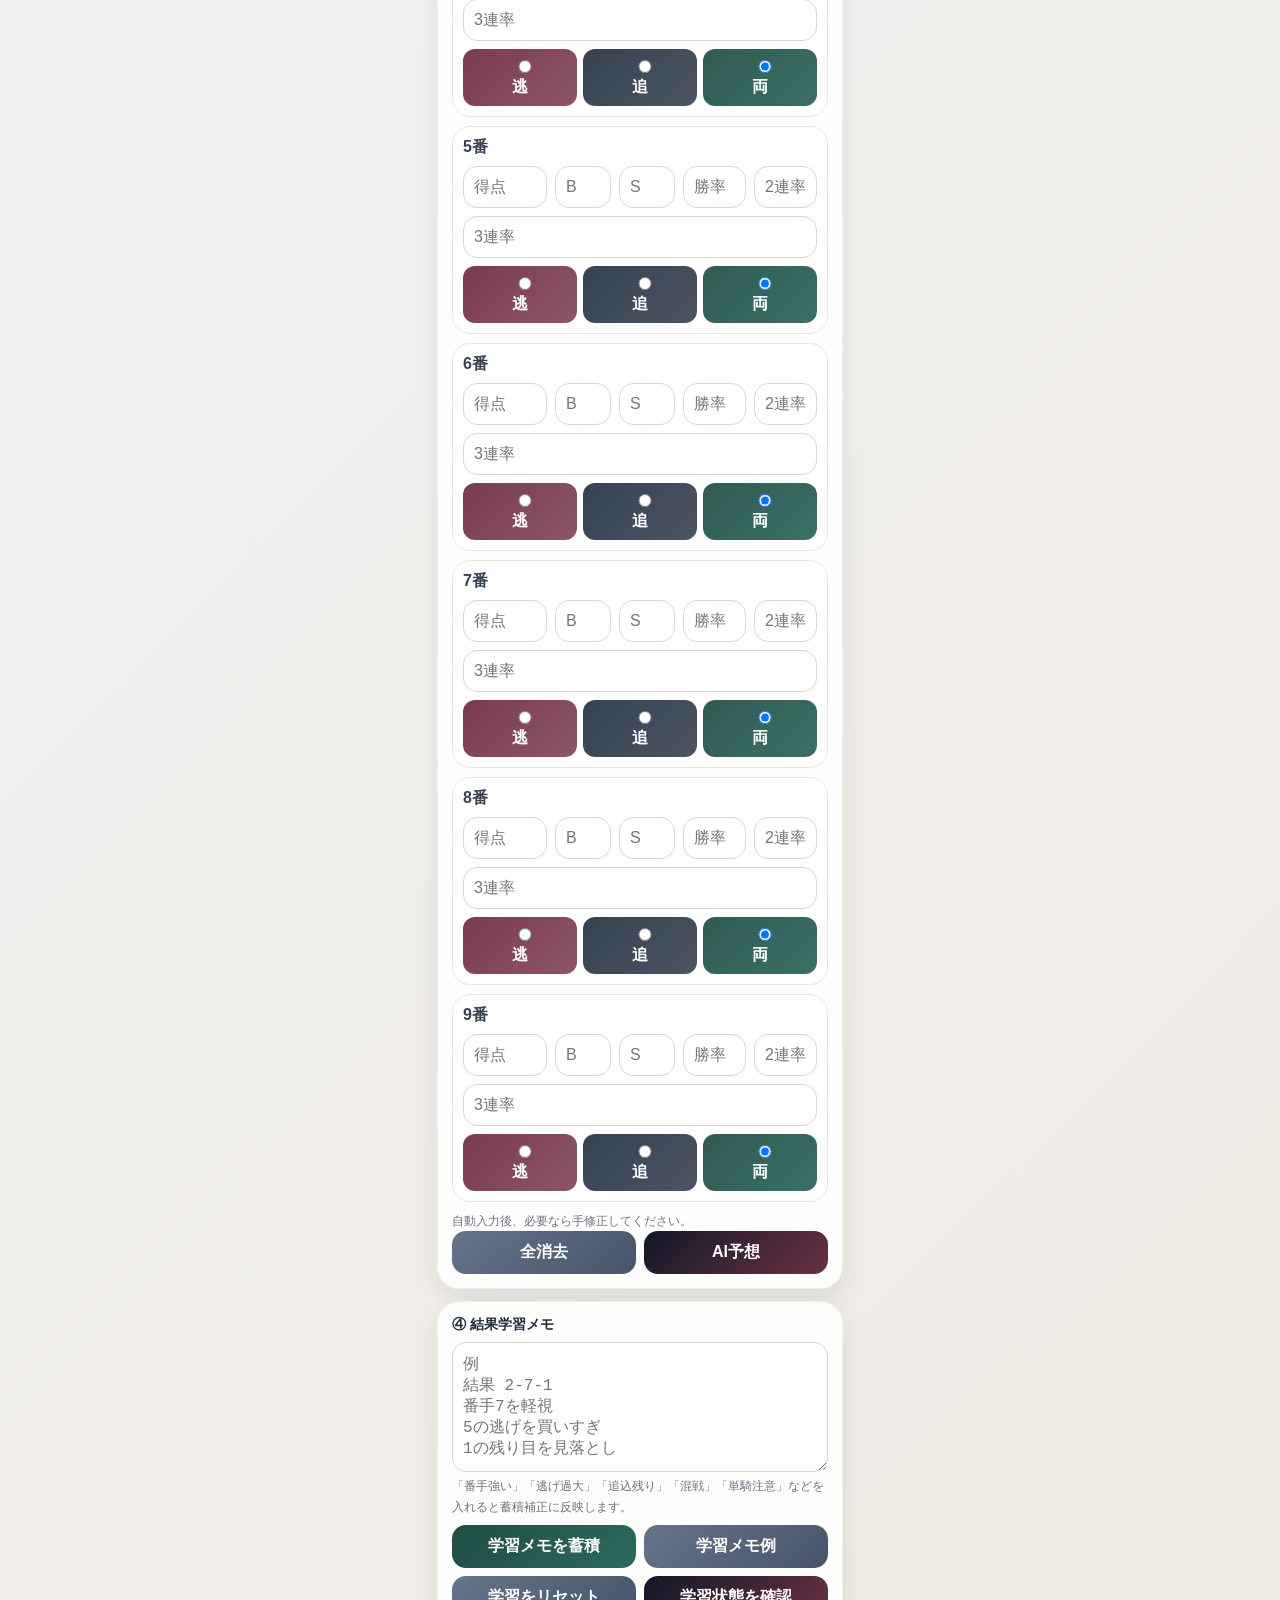
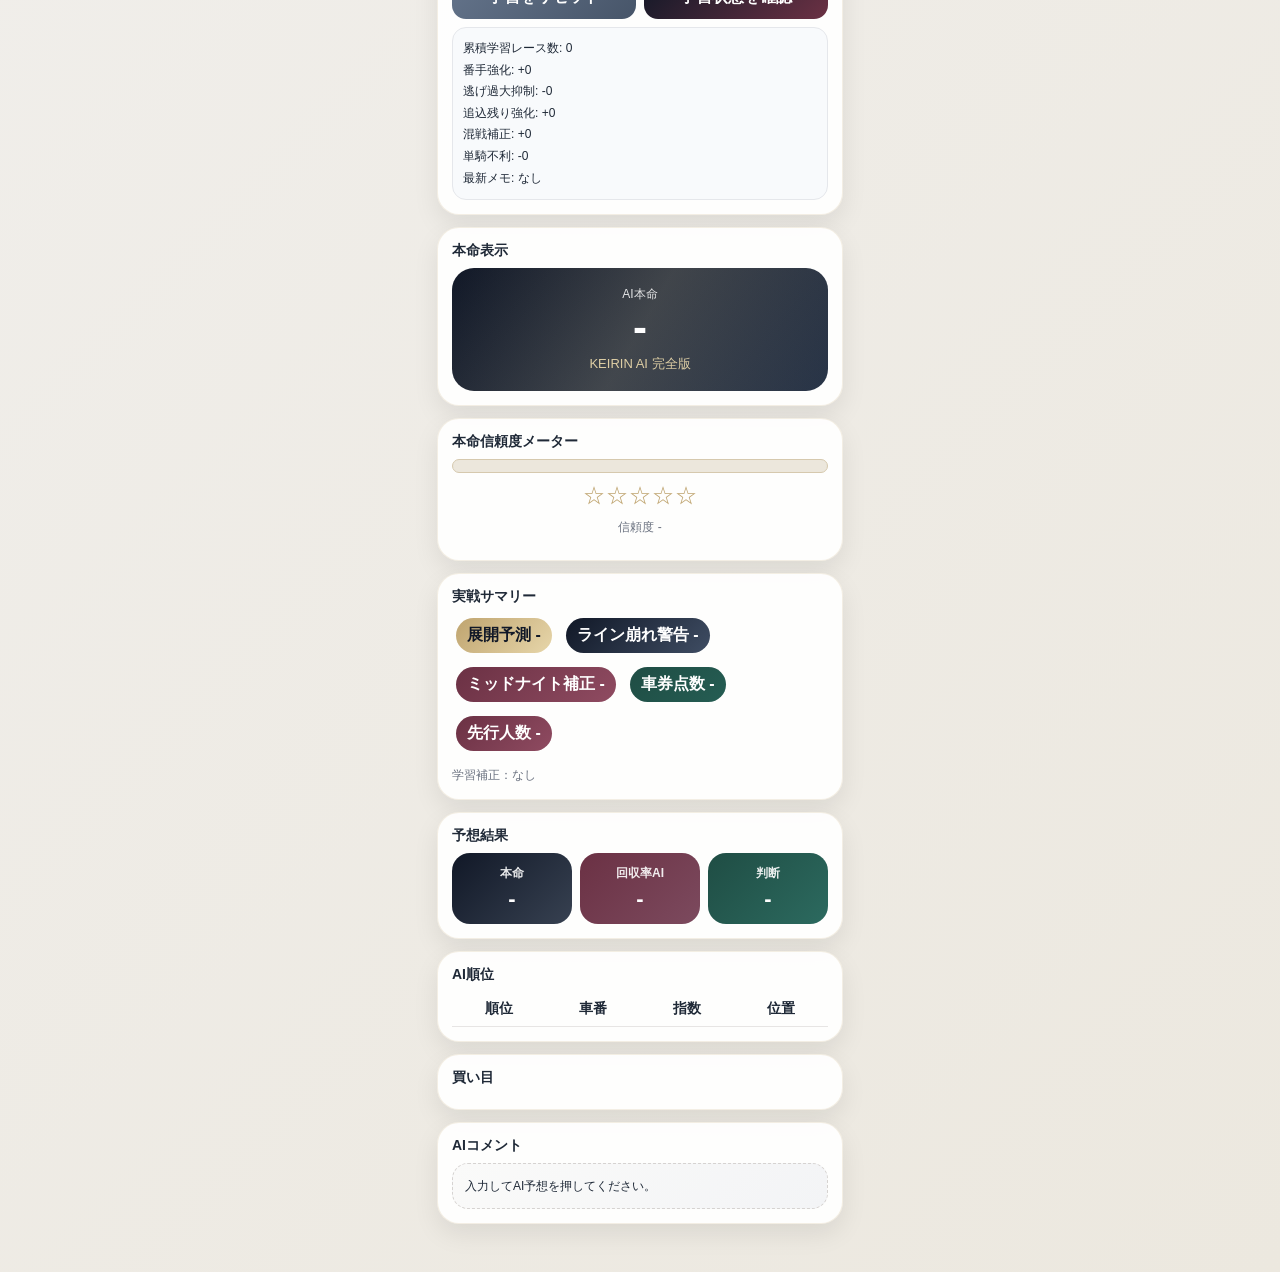
==== commit 5e0e16dd: "Update index.html" ====
--- a/index.html
+++ b/index.html
@@ -2,849 +2,716 @@
 <html lang="ja">
 <head>
   <meta charset="UTF-8" />
-  <meta name="viewport" content="width=device-width, initial-scale=1.0" />
+  <meta name="viewport" content="width=device-width,initial-scale=1,viewport-fit=cover" />
   <meta name="apple-mobile-web-app-capable" content="yes" />
   <meta name="apple-mobile-web-app-status-bar-style" content="black-translucent" />
-  <title>Keirin AI</title>
+  <title>KEIRIN AI 完全版</title>
   <style>
-    :root {
-      --bg: #0b1220;
-      --card: #121c33;
-      --line: #243352;
-      --text: #ffffff;
-      --muted: #9fb0d1;
-      --accent: #2563eb;
-      --good-bg: rgba(22, 163, 74, 0.18);
-      --warn-bg: rgba(245, 158, 11, 0.16);
-      --danger-bg: rgba(239, 68, 68, 0.16);
-      --shadow: rgba(0, 0, 0, 0.28);
-    }
-
-    * { box-sizing: border-box; }
-    html, body {
-      margin: 0;
-      padding: 0;
-      background: linear-gradient(180deg, #08111f 0%, #0d1730 100%);
-      color: var(--text);
-      font-family: -apple-system, BlinkMacSystemFont, "Segoe UI", sans-serif;
-      line-height: 1.5;
-    }
-    body { min-height: 100vh; }
-    .container {
-      max-width: 1100px;
-      margin: 0 auto;
-      padding: 16px;
-    }
-    header { margin-bottom: 16px; }
-    h1 {
-      margin: 0 0 6px;
-      font-size: 28px;
-      font-weight: 800;
-      letter-spacing: 0.02em;
-    }
-    .subtitle {
-      margin: 0;
-      color: var(--muted);
-      font-size: 14px;
-    }
-    .card {
-      background: var(--card);
-      border: 1px solid var(--line);
-      border-radius: 16px;
-      padding: 16px;
-      margin-bottom: 14px;
-      box-shadow: 0 10px 28px var(--shadow);
-    }
-    h2 {
-      margin: 0 0 12px;
-      font-size: 20px;
-    }
-    h3 {
-      margin: 14px 0 8px;
-      font-size: 15px;
-      color: #dce7ff;
-    }
-    label {
-      display: block;
-      margin: 10px 0 6px;
-      color: var(--muted);
-      font-size: 13px;
-      font-weight: 600;
-    }
-    input, textarea {
-      width: 100%;
-      border: 1px solid var(--line);
-      border-radius: 12px;
-      background: #0d162b;
-      color: var(--text);
-      padding: 12px 14px;
-      font-size: 14px;
-      outline: none;
-    }
-    textarea {
-      resize: vertical;
-      min-height: 140px;
-    }
-    input:focus, textarea:focus {
-      border-color: var(--accent);
-      box-shadow: 0 0 0 3px rgba(37, 99, 235, 0.22);
-    }
-    ::placeholder { color: #7f92b7; }
-
-    .buttonRow {
-      display: flex;
-      gap: 10px;
-      flex-wrap: wrap;
-      margin-top: 14px;
-    }
-    button {
-      appearance: none;
-      border: none;
-      border-radius: 12px;
-      padding: 12px 16px;
-      font-size: 14px;
-      font-weight: 700;
-      cursor: pointer;
-      background: var(--accent);
-      color: white;
-    }
-    button.secondary {
-      background: #233453;
-      color: #d9e6ff;
-    }
-
-    .grid {
-      display: grid;
-      gap: 12px;
-    }
-    .grid.two {
-      grid-template-columns: repeat(2, minmax(0, 1fr));
-    }
-
-    .muted {
-      color: var(--muted);
-      font-size: 14px;
-    }
-    .hidden {
-      display: none !important;
-    }
-
-    .tableWrap {
-      width: 100%;
-      overflow-x: auto;
-      border: 1px solid var(--line);
-      border-radius: 12px;
-      background: #0d162b;
-    }
-    table {
-      width: 100%;
-      border-collapse: collapse;
-      min-width: 900px;
-    }
-    thead {
-      background: #13203b;
-    }
-    th, td {
-      padding: 10px 12px;
-      border-bottom: 1px solid var(--line);
-      text-align: left;
-      font-size: 13px;
-      vertical-align: top;
-    }
-    th {
-      color: #dbe8ff;
-      font-weight: 700;
-      white-space: nowrap;
-    }
-    td { color: #f5f9ff; }
-
-    ul {
-      margin: 8px 0 0;
-      padding-left: 18px;
-    }
-    li {
-      margin: 6px 0;
-      color: #eef4ff;
-    }
-
-    #structureText,
-    #conclusionText,
-    #csvPreview {
-      background: #0d162b;
-      border: 1px solid var(--line);
-      border-radius: 12px;
-      padding: 12px;
-      min-height: 52px;
-      color: #f7fbff;
-      white-space: pre-wrap;
-      word-break: break-word;
-    }
-
-    .bet-main {
-      background: var(--good-bg);
-      border: 1px solid rgba(22, 163, 74, 0.45);
-      border-radius: 10px;
-      padding: 8px 10px;
-      list-style: none;
-      margin: 8px 0;
-    }
-    .bet-sub {
-      background: var(--warn-bg);
-      border: 1px solid rgba(245, 158, 11, 0.45);
-      border-radius: 10px;
-      padding: 8px 10px;
-      list-style: none;
-      margin: 8px 0;
-    }
-
-    .score-high { background: rgba(22, 163, 74, 0.12); }
-    .score-mid { background: rgba(37, 99, 235, 0.10); }
-    .score-low { background: rgba(255, 255, 255, 0.02); }
-
-    .hit-main,
-    .hit-sub,
-    .hit-miss {
-      margin-top: 12px;
-      padding: 12px;
-      border-radius: 12px;
-      font-weight: 700;
-    }
-    .hit-main {
-      background: var(--good-bg);
-      border: 1px solid rgba(22, 163, 74, 0.45);
-      color: #d8ffe4;
-    }
-    .hit-sub {
-      background: var(--warn-bg);
-      border: 1px solid rgba(245, 158, 11, 0.45);
-      color: #ffe9b5;
-    }
-    .hit-miss {
-      background: var(--danger-bg);
-      border: 1px solid rgba(239, 68, 68, 0.45);
-      color: #ffd5d5;
-    }
-
-    @media (max-width: 720px) {
-      .container { padding: 12px; }
-      h1 { font-size: 24px; }
-      .card { padding: 14px; border-radius: 14px; }
-      .grid.two { grid-template-columns: 1fr; }
-      button { width: 100%; }
-      .buttonRow { flex-direction: column; }
-      table { min-width: 820px; }
+    :root{
+      --bg:#f5f5f7;
+      --bg2:#ece8df;
+      --card:rgba(255,255,255,.92);
+      --text:#1f2937;
+      --line:#e7e5e4;
+      --navy:#111827;
+      --slate:#334155;
+      --gold:#bfa46f;
+      --gold2:#e7d6aa;
+      --wine:#6b3144;
+      --forest:#1f4d44;
+      --danger:#b91c1c;
+    }
+    *{box-sizing:border-box}
+    body{
+      margin:0;
+      font-family:-apple-system,BlinkMacSystemFont,"Segoe UI",sans-serif;
+      color:var(--text);
+      background:linear-gradient(135deg,var(--bg),var(--bg2));
+    }
+    .app{max-width:430px;margin:0 auto;min-height:100vh;padding-bottom:36px}
+    .header{
+      color:#fff;padding:20px 14px 22px;
+      background:linear-gradient(135deg,var(--navy),var(--slate));
+      border-bottom-left-radius:26px;border-bottom-right-radius:26px
+    }
+    .header h1{margin:0;font-size:24px}
+    .header p{margin:6px 0 0;font-size:12px;opacity:.9}
+    .card{
+      background:var(--card);margin:12px;border-radius:22px;padding:14px;
+      box-shadow:0 10px 26px rgba(0,0,0,.08);border:1px solid rgba(191,164,111,.18)
+    }
+    .section{font-weight:800;font-size:14px;margin-bottom:8px}
+    .row{display:flex;gap:8px}
+    .row>*{flex:1}
+    .grid5{display:grid;grid-template-columns:1.2fr .8fr .8fr .9fr .9fr;gap:8px}
+    input,select,button,textarea{
+      width:100%;padding:11px 10px;border-radius:14px;font-size:16px;box-sizing:border-box
+    }
+    input,select,textarea{
+      border:1.5px solid #ddd6c9;background:#fff
+    }
+    textarea{min-height:130px;resize:vertical}
+    button{border:none;color:#fff;font-weight:800}
+    .btn-main{background:linear-gradient(135deg,var(--navy),var(--wine))}
+    .btn-sub{background:linear-gradient(135deg,#64748b,#475569)}
+    .btn-green{background:linear-gradient(135deg,var(--forest),#2c6a5f)}
+    .kpiWrap{display:grid;grid-template-columns:1fr 1fr 1fr;gap:8px}
+    .kpi{border-radius:18px;padding:12px;text-align:center;color:#fff;font-weight:800}
+    .kpi:nth-child(1){background:linear-gradient(135deg,var(--navy),#374151)}
+    .kpi:nth-child(2){background:linear-gradient(135deg,var(--wine),#7c4a5e)}
+    .kpi:nth-child(3){background:linear-gradient(135deg,var(--forest),#2c6a5f)}
+    .kpi .label{font-size:12px;opacity:.9}
+    .kpi .value{font-size:22px;margin-top:4px}
+    .table{width:100%;border-collapse:collapse}
+    .table th,.table td{
+      padding:8px 6px;border-bottom:1px solid var(--line);text-align:center;font-size:14px
+    }
+    .badge{
+      display:inline-block;padding:7px 11px;border-radius:999px;margin:4px;color:#fff;font-weight:800
+    }
+    .bet{background:linear-gradient(135deg,var(--forest),#255d53)}
+    .warn{background:linear-gradient(135deg,var(--wine),#8f4b61)}
+    .tip{background:linear-gradient(135deg,var(--navy),#3f4d63)}
+    .gold{background:linear-gradient(135deg,var(--gold),var(--gold2));color:#111827}
+    .notice{
+      font-size:12px;line-height:1.7;background:linear-gradient(135deg,#fafaf9,#f3f4f6);
+      border:1.5px dashed #d6d3d1;padding:12px;border-radius:16px
+    }
+    .rider{
+      border:1px solid #ebe7de;border-radius:18px;padding:10px;margin-bottom:9px;background:#fff
+    }
+    .title{font-weight:800;margin-bottom:8px;color:#374151}
+    .styleBox{display:flex;gap:6px;margin-top:8px}
+    .styleBox label{flex:1;padding:8px 4px;text-align:center;border-radius:12px;color:#fff;font-weight:800}
+    .styleBox label:nth-child(1){background:linear-gradient(135deg,#7a3b4e,#8d5568)}
+    .styleBox label:nth-child(2){background:linear-gradient(135deg,#364152,#4b5563)}
+    .styleBox label:nth-child(3){background:linear-gradient(135deg,#305b53,#3b6f66)}
+    .hero{
+      background:linear-gradient(135deg,var(--navy),#283447);color:#fff;border-radius:22px;
+      padding:18px;text-align:center;position:relative;overflow:hidden
+    }
+    .hero:before{
+      content:"";position:absolute;inset:0;background:linear-gradient(120deg,transparent,rgba(231,214,170,.18),transparent)
+    }
+    .hero .mini,.hero .big,.hero .sub{position:relative}
+    .hero .mini{font-size:12px;opacity:.86}
+    .hero .big{font-size:42px;font-weight:900;line-height:1;margin-top:4px}
+    .hero .sub{font-size:13px;opacity:.95;margin-top:6px;color:var(--gold2)}
+    .badges{display:flex;flex-wrap:wrap;gap:6px}
+    .meter{height:14px;background:#ece7dc;border-radius:999px;overflow:hidden;border:1px solid #d6c9ae}
+    .meter-fill{
+      height:100%;width:0;background:linear-gradient(90deg,#8f4b61,#bfa46f,#255d53);transition:width .2s ease
+    }
+    .starline{font-size:22px;letter-spacing:1px;color:#bfa46f;text-align:center;margin-top:8px}
+    .small,.memo-help{font-size:12px;color:#6b7280;line-height:1.7}
+    .statbox{
+      background:#f8fafc;border:1px solid #e5e7eb;border-radius:14px;padding:10px;margin-top:8px;font-size:12px;line-height:1.8
     }
   </style>
 </head>
 <body>
-  <main class="container">
-    <header>
-      <h1>Keirin-AI β</h1>
-      <p class="subtitle">元データ貼り付け → CSV変換 → 並び入力 → AI判定</p>
-    </header>
-
-    <section class="card">
-      <h2>① 元データ入力</h2>
-      <label for="rawInput">元データをそのまま貼り付け</label>
-      <textarea id="rawInput" rows="12" placeholder="元データをそのまま貼り付け"></textarea>
-
-      <div class="buttonRow">
-        <button id="loadGithubBtn" type="button" style="background: #059669;">GitHubから最新読込</button>
-        <button id="convertBtn" type="button">変換する</button>
-        <button id="sampleRawBtn" type="button" class="secondary">変換サンプル</button>
+<div class="app">
+  <div class="header">
+    <h1>KEIRIN AI 完全版</h1>
+    <p>元データ貼付 → 自動変換 → 自動入力 → 展開AI予想 → 学習メモ補正</p>
+  </div>
+
+  <div class="card">
+    <div class="section">① 元データを貼る</div>
+    <textarea id="rawSource" placeholder="元データをそのまま貼り付け"></textarea>
+    <div class="small">縦表形式と連結形式の両対応。変換できない時は元データを広めに貼ってください。</div>
+    <div class="row" style="margin-top:8px">
+      <button id="btnConvertApply" class="btn-green">変換して自動入力</button>
+      <button id="btnSampleRaw" class="btn-sub">元データ例</button>
+    </div>
+  </div>
+
+  <div class="card">
+    <div class="section">② 変換結果</div>
+    <textarea id="convertedText" placeholder="ここに変換結果"></textarea>
+    <div class="row" style="margin-top:8px">
+      <button id="btnApplyConverted" class="btn-main">変換結果を反映</button>
+      <button id="btnSamplePaste" class="btn-sub">整形済み例</button>
+    </div>
+  </div>
+
+  <div class="card">
+    <div class="section">基本設定</div>
+    <div class="row">
+      <input id="race" placeholder="例: 取手 7R" />
+      <select id="mode">
+        <option value="normal">通常</option>
+        <option value="midnight">ミッドナイト</option>
+      </select>
+    </div>
+    <div class="row" style="margin-top:8px">
+      <input id="line" value="1-2-3 / 4-5 / 6 / 7" placeholder="例: 5-3 / 2-7 / 4-1-6" />
+    </div>
+  </div>
+
+  <div class="card">
+    <div class="section">③ 入力</div>
+    <div id="riders"></div>
+    <div class="small">自動入力後、必要なら手修正してください。</div>
+    <div class="row">
+      <button id="btnClear" class="btn-sub">全消去</button>
+      <button id="btnAI" class="btn-main">AI予想</button>
+    </div>
+  </div>
+
+  <div class="card">
+    <div class="section">④ 結果学習メモ</div>
+    <textarea id="learningMemo" placeholder="例&#10;結果 2-7-1&#10;番手7を軽視&#10;5の逃げを買いすぎ&#10;1の残り目を見落とし"></textarea>
+    <div class="memo-help">「番手強い」「逃げ過大」「追込残り」「混戦」「単騎注意」などを入れると蓄積補正に反映します。</div>
+    <div class="row" style="margin-top:8px">
+      <button id="btnApplyLearning" class="btn-green">学習メモを蓄積</button>
+      <button id="btnSampleLearning" class="btn-sub">学習メモ例</button>
+    </div>
+    <div class="row" style="margin-top:8px">
+      <button id="btnResetLearning" class="btn-sub">学習をリセット</button>
+      <button id="btnExportLearning" class="btn-main">学習状態を確認</button>
+    </div>
+    <div class="statbox" id="learningStats">累積学習：未読込</div>
+  </div>
+
+  <div class="card">
+    <div class="section">本命表示</div>
+    <div class="hero">
+      <div class="mini">AI本命</div>
+      <div class="big" id="hero">-</div>
+      <div class="sub" id="heroSub">KEIRIN AI 完全版</div>
+    </div>
+  </div>
+
+  <div class="card">
+    <div class="section">本命信頼度メーター</div>
+    <div class="meter"><div class="meter-fill" id="trustFill"></div></div>
+    <div class="starline" id="trustStars">☆☆☆☆☆</div>
+    <div class="small" id="trustText" style="text-align:center;margin-top:6px">信頼度 -</div>
+    <div id="dangerAlert" style="text-align:center;margin-top:8px"></div>
+  </div>
+
+  <div class="card">
+    <div class="section">実戦サマリー</div>
+    <div class="badges">
+      <span class="badge gold" id="tenkai">展開予測 -</span>
+      <span class="badge tip" id="collapse">ライン崩れ警告 -</span>
+      <span class="badge warn" id="midAdj">ミッドナイト補正 -</span>
+      <span class="badge bet" id="ticketCount">車券点数 -</span>
+      <span class="badge warn" id="leadCount">先行人数 -</span>
+    </div>
+    <div id="learnSummary" class="memo-help" style="margin-top:10px">学習補正：なし</div>
+  </div>
+
+  <div class="card">
+    <div class="section">予想結果</div>
+    <div class="kpiWrap">
+      <div class="kpi"><div class="label">本命</div><div class="value" id="honmei">-</div></div>
+      <div class="kpi"><div class="label">回収率AI</div><div class="value" id="roi">-</div></div>
+      <div class="kpi"><div class="label">判断</div><div class="value" id="act">-</div></div>
+    </div>
+  </div>
+
+  <div class="card">
+    <div class="section">AI順位</div>
+    <table class="table">
+      <thead><tr><th>順位</th><th>車番</th><th>指数</th><th>位置</th></tr></thead>
+      <tbody id="rank"></tbody>
+    </table>
+  </div>
+
+  <div class="card">
+    <div class="section">買い目</div>
+    <div id="bets"></div>
+    <div id="hole"></div>
+  </div>
+
+  <div class="card">
+    <div class="section">AIコメント</div>
+    <div id="comment" class="notice">入力してAI予想を押してください。</div>
+  </div>
+</div>
+
+<script>
+const LEARNING_KEY = "keirin_ai_complete_v1";
+
+let cumulativeLearning = {
+  bankerBoost: 0,
+  runnerPenalty: 0,
+  chaserThirdBoost: 0,
+  chaosBoost: 0,
+  lonePenalty: 0,
+  raceCount: 0,
+  lastMemo: ""
+};
+
+const clamp = (v, min, max) => Math.max(min, Math.min(max, v));
+
+function riderHTML(i) {
+  return `
+    <div class="rider">
+      <div class="title">${i}番</div>
+      <div class="grid5">
+        <input id="score${i}" inputmode="decimal" placeholder="得点">
+        <input id="b${i}" inputmode="numeric" placeholder="B">
+        <input id="s${i}" inputmode="numeric" placeholder="S">
+        <input id="win${i}" inputmode="decimal" placeholder="勝率">
+        <input id="ren2${i}" inputmode="decimal" placeholder="2連率">
       </div>
-
-
-      <h3>変換結果（CSV）</h3>
-      <div id="csvPreview">ここにCSVが出ます</div>
-    </section>
-
-    <section class="card">
-      <h2>② AI入力</h2>
-
-      <label for="raceName">開催・レース名</label>
-      <input id="raceName" type="text" placeholder="例: 小倉 ミッドナイト 8R" />
-
-      <label for="csvInput">出走データ（CSV）</label>
-      <textarea id="csvInput" rows="10" placeholder="変換結果がここに入ります"></textarea>
-
-      <label for="lineInput">並び</label>
-      <input id="lineInput" type="text" placeholder="例: 1-4-5-6/2-7/3" />
-
-      <div class="buttonRow">
-        <button id="analyzeBtn" type="button">AI判定</button>
-        <button id="sampleBtn" type="button" class="secondary">AIサンプル</button>
-        <button id="clearBtn" type="button" class="secondary">全クリア</button>
+      <div class="row" style="margin-top:8px">
+        <input id="ren3${i}" inputmode="decimal" placeholder="3連率">
       </div>
-    </section>
-
-    <section class="card" id="resultCard">
-      <h2>③ AI結果</h2>
-
-      <div id="resultEmpty" class="muted">
-        データを入れて「AI判定」を押してください。
+      <div class="styleBox">
+        <label><input type="radio" name="style${i}" value="逃">逃</label>
+        <label><input type="radio" name="style${i}" value="追">追</label>
+        <label><input type="radio" name="style${i}" value="両" checked>両</label>
       </div>
-
-      <div id="result" class="hidden">
-        <div class="grid two">
-          <div>
-            <h3>レース構造</h3>
-            <div id="structureText"></div>
-          </div>
-          <div>
-            <h3>結論</h3>
-            <div id="conclusionText"></div>
-          </div>
-        </div>
-
-        <div class="grid two">
-          <div>
-            <h3>本線</h3>
-            <ul id="mainLine"></ul>
-          </div>
-          <div>
-            <h3>対抗・押さえ</h3>
-            <ul id="subLine"></ul>
-          </div>
-        </div>
-
-        <h3>選手スコア</h3>
-        <div class="tableWrap">
-          <table id="scoreTable">
-            <thead>
-              <tr>
-                <th>車番</th>
-                <th>前取り</th>
-                <th>主導権</th>
-                <th>番手価値</th>
-                <th>後出し力</th>
-                <th>格上</th>
-                <th>単騎化</th>
-                <th>総合</th>
-                <th>メモ</th>
-              </tr>
-            </thead>
-            <tbody></tbody>
-          </table>
-        </div>
-      </div>
-    </section>
-
-    <section class="card">
-      <h2>④ 的中結果入力</h2>
-
-      <label for="actualResult">実際の結果（3連単）</label>
-      <input id="actualResult" type="text" placeholder="例: 1-4-6" />
-
-      <div class="buttonRow">
-        <button id="checkResultBtn" type="button">的中チェック</button>
-      </div>
-
-      <div id="hitResult" class="muted">結果を入れて「的中チェック」を押してください。</div>
-    </section>
-  </main>
-
-  <script>
-    document.addEventListener('DOMContentLoaded', () => {
-      let latestResult = null;
-
-      function splitLines(text) {
-        return text
-          .replace(/\u00A0/g, ' ')
-          .replace(/\t/g, '\n')
-          .replace(/　/g, ' ')
-          .split(/\r?\n/)
-          .map(s => s.trim())
-          .filter(Boolean);
+    </div>
+  `;
+}
+
+function getStyle(i) {
+  const e = document.querySelector(`input[name="style${i}"]:checked`);
+  return e ? e.value : "両";
+}
+
+function parseLine(line) {
+  const groups = (line || "").replace(/\s+/g, "").split("/").filter(Boolean);
+  const map = {};
+  const sizes = [];
+
+  groups.forEach(g => {
+    const a = g.split("-").filter(Boolean);
+    sizes.push(a.length);
+    if (a.length === 1) {
+      map[a[0]] = "単騎";
+    } else if (a.length === 2) {
+      map[a[0]] = "先行";
+      map[a[1]] = "番手";
+    } else if (a.length >= 3) {
+      map[a[0]] = "先行";
+      map[a[1]] = "番手";
+      for (let i = 2; i < a.length; i++) map[a[i]] = "3番手";
+    }
+  });
+
+  return { map, sizes };
+}
+
+function roiJudge(arr) {
+  const s1 = (arr[0]?.ai || 0) - (arr[1]?.ai || 0);
+  const s2 = (arr[1]?.ai || 0) - (arr[2]?.ai || 0);
+  const topRun = arr[0]?.style === "逃";
+  if (s1 >= 12 && s2 >= 4 && !topRun) return ["A+", "買い"];
+  if (s1 >= 8 && s2 >= 2) return ["A", "買い"];
+  if (s1 >= 4) return ["B", "抑え"];
+  return ["C", "見送り"];
+}
+
+function tenkaiPredictScenario(scenario, head, second) {
+  if (scenario === "差し") return `${second}先行 → ${head}差し本線`;
+  if (scenario === "捲り") return `${head}捲り本線`;
+  return `${head}主導 → ${second}連動`;
+}
+
+function leadCounter(arr) {
+  const leads = arr.filter(x => x.style === "逃").length;
+  if (leads >= 5) return { count: leads, label: `先行人数 ${leads}人 荒れ濃厚` };
+  if (leads === 4) return { count: leads, label: `先行人数 ${leads}人 荒れ注意` };
+  if (leads === 3) return { count: leads, label: `先行人数 ${leads}人 やや混戦` };
+  return { count: leads, label: `先行人数 ${leads}人` };
+}
+
+function collapseWarn(arr, sizes) {
+  const leaders = arr.filter(x => x.style === "逃" && x.b >= 8).length;
+  const spread = (arr[0]?.ai || 0) - (arr[2]?.ai || 0);
+  if (leaders >= 2 || spread < 8 || sizes.every(x => x <= 2)) return "高";
+  if (spread < 14) return "中";
+  return "低";
+}
+
+function midnightAdjust(mode, arr) {
+  if (mode !== "midnight") return { label: "なし", bonus: {} };
+  const bonus = {};
+  arr.forEach(x => {
+    bonus[x.car] = (x.style === "追" ? 2 : (x.pos === "番手" ? 2 : 0));
+  });
+  return { label: "追込・番手寄り", bonus };
+}
+
+function ticketCount(act, collapse, leadCount) {
+  if (act === "見送り") return 0;
+  if (leadCount >= 5) return 8;
+  if (collapse === "高") return 7;
+  if (collapse === "中") return 5;
+  return 4;
+}
+
+function calcTrust(arr, leadInfo, collapse, mode, scenario) {
+  const top = arr[0];
+  const second = arr[1] || { ai: 0 };
+  const third = arr[2] || { ai: 0 };
+  let score = 0;
+
+  const s1 = top.ai - second.ai;
+  const s2 = second.ai - third.ai;
+
+  if (s1 >= 16) score += 35;
+  else if (s1 >= 10) score += 25;
+  else if (s1 >= 6) score += 15;
+  else score += 5;
+
+  if (s2 >= 6) score += 10;
+  else if (s2 >= 3) score += 6;
+
+  if (top.pos === "番手") score += 18;
+  else if (top.pos === "3番手") score += 5;
+  else if (top.pos === "単騎") score -= 12;
+
+  if (top.style === "追") score += 10;
+  if (top.style === "逃" && leadInfo.count >= 3) score -= 14;
+
+  if (collapse === "高") score -= 15;
+
+  if (mode === "midnight" && top.style === "追") score += 8;
+  if (mode === "midnight" && top.style === "逃") score -= 6;
+
+  if (scenario === "差し") score += 8;
+  if (scenario === "捲り" && top.style === "逃") score -= 4;
+
+  score = Math.max(0, Math.min(100, score));
+
+  let stars = "★☆☆☆☆";
+  let text = "見送り寄り";
+  if (score >= 85) { stars = "★★★★★"; text = "鉄板寄り"; }
+  else if (score >= 70) { stars = "★★★★☆"; text = "強め"; }
+  else if (score >= 50) { stars = "★★★☆☆"; text = "普通"; }
+  else if (score >= 30) { stars = "★★☆☆☆"; text = "注意"; }
+
+  return { score, stars, text };
+}
+
+function dangerText(top, trust, leadInfo, collapse) {
+  const danger = [];
+  if (trust.score < 35) danger.push("⚠ 本命危険");
+  if (top.style === "逃" && leadInfo.count >= 3) danger.push("⚠ 先行争い注意");
+  if (top.style === "逃" && (top.b || 0) < 5) danger.push("⚠ 逃げ裏目注意");
+  if (collapse === "高") danger.push("⚠ ライン崩れ注意");
+  if (!danger.length) return `<span class="badge bet">本命は比較的安定</span>`;
+  return danger.map(x => `<span class="badge warn">${x}</span>`).join("");
+}
+
+function saveLearning() {
+  localStorage.setItem(LEARNING_KEY, JSON.stringify(cumulativeLearning));
+}
+
+function loadLearning() {
+  try {
+    const saved = localStorage.getItem(LEARNING_KEY);
+    if (saved) {
+      const obj = JSON.parse(saved);
+      cumulativeLearning = {
+        bankerBoost: Number(obj.bankerBoost) || 0,
+        runnerPenalty: Number(obj.runnerPenalty) || 0,
+        chaserThirdBoost: Number(obj.chaserThirdBoost) || 0,
+        chaosBoost: Number(obj.chaosBoost) || 0,
+        lonePenalty: Number(obj.lonePenalty) || 0,
+        raceCount: Number(obj.raceCount) || 0,
+        lastMemo: obj.lastMemo || ""
+      };
+    }
+  } catch (e) {}
+  updateLearningStats();
+}
+
+function getLearningSummary() {
+  const hits = [];
+  if (cumulativeLearning.bankerBoost) hits.push(`番手+${cumulativeLearning.bankerBoost}`);
+  if (cumulativeLearning.runnerPenalty) hits.push(`逃げ-${cumulativeLearning.runnerPenalty}`);
+  if (cumulativeLearning.chaserThirdBoost) hits.push(`追込残り+${cumulativeLearning.chaserThirdBoost}`);
+  if (cumulativeLearning.chaosBoost) hits.push(`混戦+${cumulativeLearning.chaosBoost}`);
+  if (cumulativeLearning.lonePenalty) hits.push(`単騎-${cumulativeLearning.lonePenalty}`);
+  return hits.length ? "学習補正：" + hits.join(" / ") : "学習補正：なし";
+}
+
+function updateLearningStats() {
+  document.getElementById("learningStats").innerHTML = [
+    `累積学習レース数: ${cumulativeLearning.raceCount}`,
+    `番手強化: +${cumulativeLearning.bankerBoost}`,
+    `逃げ過大抑制: -${cumulativeLearning.runnerPenalty}`,
+    `追込残り強化: +${cumulativeLearning.chaserThirdBoost}`,
+    `混戦補正: +${cumulativeLearning.chaosBoost}`,
+    `単騎不利: -${cumulativeLearning.lonePenalty}`,
+    cumulativeLearning.lastMemo ? `最新メモ: ${cumulativeLearning.lastMemo}` : `最新メモ: なし`
+  ].join("<br>");
+}
+
+function applyLearningMemo(accumulate = true) {
+  const memo = (document.getElementById("learningMemo").value || "").trim();
+  if (!memo) {
+    document.getElementById("learnSummary").textContent = getLearningSummary();
+    return cumulativeLearning;
+  }
+
+  const d = { bankerBoost: 0, runnerPenalty: 0, chaserThirdBoost: 0, chaosBoost: 0, lonePenalty: 0 };
+
+  if (/番手|番手強い|番手重要/.test(memo)) d.bankerBoost += 2;
+  if (/逃げ過大|逃げ買いすぎ|先行過大/.test(memo)) d.runnerPenalty += 2;
+  if (/追込残り|3着残り|残り目/.test(memo)) d.chaserThirdBoost += 2;
+  if (/混戦|もつれ|ライン崩れ/.test(memo)) d.chaosBoost += 2;
+  if (/単騎注意|単騎弱い|単騎不利/.test(memo)) d.lonePenalty += 2;
+  if (/番手7|2-7-1/.test(memo)) d.bankerBoost += 1;
+
+  if (accumulate) {
+    cumulativeLearning.bankerBoost = clamp(cumulativeLearning.bankerBoost + d.bankerBoost, 0, 20);
+    cumulativeLearning.runnerPenalty = clamp(cumulativeLearning.runnerPenalty + d.runnerPenalty, 0, 20);
+    cumulativeLearning.chaserThirdBoost = clamp(cumulativeLearning.chaserThirdBoost + d.chaserThirdBoost, 0, 20);
+    cumulativeLearning.chaosBoost = clamp(cumulativeLearning.chaosBoost + d.chaosBoost, 0, 20);
+    cumulativeLearning.lonePenalty = clamp(cumulativeLearning.lonePenalty + d.lonePenalty, 0, 20);
+    cumulativeLearning.raceCount += 1;
+    cumulativeLearning.lastMemo = memo.replace(/\n/g, " / ").slice(0, 120);
+    saveLearning();
+    updateLearningStats();
+  }
+
+  document.getElementById("learnSummary").textContent = getLearningSummary();
+  return cumulativeLearning;
+}
+
+function resetLearning() {
+  cumulativeLearning = {
+    bankerBoost: 0,
+    runnerPenalty: 0,
+    chaserThirdBoost: 0,
+    chaosBoost: 0,
+    lonePenalty: 0,
+    raceCount: 0,
+    lastMemo: ""
+  };
+  saveLearning();
+  updateLearningStats();
+  document.getElementById("learnSummary").textContent = getLearningSummary();
+  alert("蓄積学習をリセットしました。");
+}
+
+function exportLearning() {
+  alert(JSON.stringify(cumulativeLearning, null, 2));
+}
+
+function splitLines(text) {
+  return text.replace(/\u00A0/g, " ").replace(/\t/g, "\n").split(/\r?\n/).map(s => s.trim()).filter(Boolean);
+}
+
+function isNum(s) {
+  return /^-?\d+(\.\d+)?$/.test(s);
+}
+
+function normalizeCar(raw) {
+  const s = String(raw).trim();
+  if (/^([1-9])\1$/.test(s)) return parseInt(s[0], 10);
+  if (/^[1-9]$/.test(s)) return parseInt(s, 10);
+  return null;
+}
+
+function detectStyle(line) {
+  if (line.includes("逃")) return "逃";
+  if (line.includes("追")) return "追";
+  if (line.includes("両")) return "両";
+  return "両";
+}
+
+function detectScore(line) {
+  const m = line.match(/([◎○▲△×注]?)(\d{2,3}\.\d{2})/);
+  return m ? parseFloat(m[2]) : 0;
+}
+
+function convertTableStyle(lines) {
+  const rows = [];
+
+  for (let i = 0; i < lines.length; i++) {
+    const carNo = normalizeCar(lines[i]);
+    if (carNo === null) continue;
+
+    let profileIdx = -1;
+    let scoreIdx = -1;
+    let styleIdx = -1;
+
+    for (let j = i; j < Math.min(i + 8, lines.length); j++) {
+      if (profileIdx === -1 && (lines[j] || "").includes("/")) profileIdx = j;
+      if (scoreIdx === -1 && isNum(lines[j]) && /\d{2,3}\.\d{2}/.test(lines[j])) scoreIdx = j;
+      if (styleIdx === -1 && ["逃", "追", "両"].includes(lines[j])) styleIdx = j;
+    }
+
+    if (profileIdx === -1 || scoreIdx === -1 || styleIdx === -1) continue;
+    if (!(profileIdx < scoreIdx && scoreIdx < styleIdx)) continue;
+
+    const score = parseFloat(lines[scoreIdx]);
+    const style = lines[styleIdx];
+
+    const nums = [];
+    let k = styleIdx + 1;
+    while (k < lines.length && nums.length < 13) {
+      if (isNum(lines[k])) nums.push(parseFloat(lines[k]));
+      k++;
+    }
+
+    if (nums.length < 13) continue;
+
+    const s = nums[4];
+    const b = nums[5];
+    const win = nums[10];
+    const ren2 = nums[11];
+    const ren3 = nums[12];
+
+    rows.push({ car: carNo, score, b, s, style, win, ren2, ren3 });
+    i = k - 1;
+  }
+
+  return rows;
+}
+
+function convertLinkedStyle(lines) {
+  const rows = [];
+
+  for (let i = 0; i < lines.length; i++) {
+    const car = normalizeCar(lines[i]);
+    if (car === null) continue;
+
+    const candidates = [
+      lines[i + 1] || "",
+      lines[i + 2] || "",
+      lines[i + 3] || "",
+      lines[i + 4] || ""
+    ];
+
+    let dataLine = "";
+    for (const line of candidates) {
+      if (/\d{2,3}\.\d{2}/.test(line) && /[逃追両]/.test(line)) {
+        dataLine = line;
+        break;
       }
-
-      function isNum(s) {
-        return /^-?\d+(\.\d+)?$/.test(s);
-      }
-
-      function normalizeCar(raw) {
-        const s = String(raw).trim();
-        if (/^([1-9])\1$/.test(s)) return parseInt(s[0], 10);
-        if (/^[1-9]$/.test(s)) return parseInt(s, 10);
-        return null;
-      }
-
-      function formatVal(v, digits = 2) {
-        if (v === '' || v === null || typeof v === 'undefined') return '';
-        const n = Number(v);
-        return Number.isFinite(n) ? n.toFixed(digits) : '';
-      }
-
-      function convertTableStyle(lines) {
-        const rows = [];
-
-        for (let i = 0; i < lines.length; i++) {
-          let profileIdx = -1;
-          let scoreIdx = -1;
-          let styleIdx = -1;
-
-          for (let j = i; j < Math.min(i + 12, lines.length); j++) {
-            const line = lines[j] || '';
-
-            if (profileIdx === -1 && line.includes('/')) {
-              profileIdx = j;
-            }
-
-            if (scoreIdx === -1 && /^\d{2,3}\.\d{2}$/.test(line)) {
-              scoreIdx = j;
-            }
-
-            if (styleIdx === -1 && /^(逃|追|両)$/.test(line)) {
-              styleIdx = j;
-            }
-          }
-
-          if (profileIdx === -1 || scoreIdx === -1 || styleIdx === -1) continue;
-          if (!(profileIdx < scoreIdx && scoreIdx < styleIdx)) continue;
-
-          const carCandidates = [];
-          for (let p = Math.max(0, profileIdx - 2); p < profileIdx; p++) {
-            const n = normalizeCar(lines[p]);
-            if (n !== null) carCandidates.push(n);
-          }
-
-          if (!carCandidates.length) continue;
-          const carNo = carCandidates[carCandidates.length - 1];
-
-          const score = parseFloat(lines[scoreIdx]);
-          const style = lines[styleIdx];
-
-          const nums = [];
-          let k = styleIdx + 1;
-
-          while (k < lines.length && nums.length < 13) {
-            if (isNum(lines[k])) nums.push(parseFloat(lines[k]));
-            k++;
-          }
-
-          if (nums.length < 13) continue;
-
-          rows.push({
-            car: carNo,
-            score,
-            b: nums[5],
-            s: nums[4],
-            style,
-            win: nums[10],
-            ren2: nums[11],
-            ren3: nums[12]
-          });
-
-          i = k - 1;
-        }
-
-        return rows;
-      }
-
-      function convertLinkedStyle(lines) {
-        const rows = [];
-
-        for (let i = 0; i < lines.length; i++) {
-          const car = normalizeCar(lines[i]);
-          if (car === null) continue;
-
-          const candidates = [
-            lines[i + 1] || '',
-            lines[i + 2] || '',
-            lines[i + 3] || '',
-            lines[i + 4] || '',
-            lines[i + 5] || ''
-          ];
-
-          let dataLine = '';
-          for (const line of candidates) {
-            if (/\d{2,3}\.\d{2}/.test(line) && /(逃|追|両)/.test(line)) {
-              dataLine = line;
-              break;
-            }
-          }
-
-          if (!dataLine) continue;
-
-          const m = dataLine.match(/([◎○▲△×注]?)(\d{2,3}\.\d{2})(逃|追|両)(.*)/);
-          if (!m) continue;
-
-          const score = parseFloat(m[2]);
-          const style = m[3];
-          const tail = m[4] || '';
-
-          const nums = tail.match(/\d+\.\d+|\d+/g) || [];
-          if (nums.length < 13) continue;
-
-          rows.push({
-            car,
-            score,
-            b: Number(nums[5]),
-            s: Number(nums[4]),
-            style,
-            win: Number(nums[10]),
-            ren2: Number(nums[11]),
-            ren3: Number(nums[12])
-          });
-        }
-
-        return rows;
-      }
-
-      function convertRawToCsv(raw) {
-        const lines = splitLines(raw);
-
-        let rows = convertTableStyle(lines);
-
-        if (!rows.length) {
-          rows = convertLinkedStyle(lines);
-        }
-
-        if (!rows.length) {
-          const joined = lines.join('\n');
-
-          const blockRegex = /(?:^|\n)([1-9])\n(?:[1-9]\n)?([^\n]+)\n([^\n]*\/[^\n]*)\n([◎○▲△×注]?)\n?(\d{2,3}\.\d{2})\n?(逃|追|両)\n?([\s\S]*?)(?=(?:\n[1-9]\n(?:[1-9]\n)?[^\n]+\n[^\n]*\/)|$)/g;
-          let m;
-
-          while ((m = blockRegex.exec(joined)) !== null) {
-            const car = Number(m[1]);
-            const score = Number(m[5]);
-            const style = m[6];
-            const tail = m[7] || '';
-
-            const nums = tail.match(/\d+\.\d+|\d+/g) || [];
-            if (nums.length < 13) continue;
-
-            rows.push({
-              car,
-              score,
-              b: Number(nums[5]),
-              s: Number(nums[4]),
-              style,
-              win: Number(nums[10]),
-              ren2: Number(nums[11]),
-              ren3: Number(nums[12])
-            });
-          }
-        }
-
-        const rowMap = new Map();
-        rows.forEach(r => {
-          if (
-            r &&
-            Number.isFinite(r.car) &&
-            Number.isFinite(r.score) &&
-            ['逃', '追', '両'].includes(r.style)
-          ) {
-            rowMap.set(r.car, r);
-          }
-        });
-
-        rows = [...rowMap.values()].sort((a, b) => a.car - b.car);
-
-        if (!rows.length) return '';
-
-        return [
-          '車番,得点,B,S,脚質,勝率,2連対率,3連対率',
-          ...rows.map(r => [
-            r.car,
-            formatVal(r.score, 2),
-            r.b === '' ? '' : r.b,
-            r.s === '' ? '' : r.s,
-            r.style,
-            formatVal(r.win, 1),
-            formatVal(r.ren2, 1),
-            formatVal(r.ren3, 1)
-          ].join(','))
-        ].join('\n');
-      }
-
-      function parseCSV(text) {
-        const lines = text.trim().split(/\r?\n/).map(l => l.trim()).filter(Boolean);
-        if (lines.length < 2) return [];
-
-        const headers = lines[0].split(',').map(h => h.trim());
-
-        return lines.slice(1).map(line => {
-          const cols = line.split(',').map(c => c.trim());
-          const obj = {};
-          headers.forEach((h, i) => { obj[h] = cols[i]; });
-
-          return {
-            num: Number(obj['車番']),
-            score: Number(obj['得点']),
-            B: Number(obj['B']),
-            S: Number(obj['S']),
-            style: obj['脚質'],
-            win: Number(obj['勝率']),
-            quinella: Number(obj['2連対率']),
-            trio: Number(obj['3連対率'])
-          };
-        }).filter(r => !Number.isNaN(r.num));
-      }
-
-      function parseLineup(text) {
-        return text
-          .split('/')
-          .map(t => t.trim())
-          .filter(Boolean)
-          .map(team =>
-            team
-              .split('-')
-              .map(v => Number(v.trim()))
-              .filter(v => !Number.isNaN(v))
-          );
-      }
-
-      function teamMap(lineup) {
-        const map = new Map();
-        lineup.forEach((team, i) => {
-          team.forEach((num, j) => {
-            map.set(num, { team: i, pos: j });
-          });
-        });
-        return map;
-      }
-
-      function clamp(v, lo, hi) {
-        return Math.max(lo, Math.min(hi, v));
-      }
-
-      function scoreRacer(r, pos, maxB, maxS) {
-        const front = clamp(
-          ((r.S / Math.max(1, maxS)) * 2) + (pos?.pos === 0 ? 0.5 : 0),
-          0, 3
-        );
-
-        const initiative = clamp(
-          ((r.B / Math.max(1, maxB)) * 2) + (r.style === '逃' ? 0.8 : r.style === '両' ? 0.4 : 0),
-          0, 3
-        );
-
-        const anchor = clamp(
-          (pos?.pos === 1 ? 1.2 : pos?.pos === 2 ? 0.6 : 0) +
-          (r.quinella / 50),
-          0, 3
-        );
-
-        const late = clamp(
-          (r.win / 40) + (r.style === '両' ? 0.8 : r.style === '追' ? 0.4 : 0),
-          0, 3
-        );
-
-        const elite = clamp(
-          (r.win / 35) + (r.quinella / 60) + (r.score / 110),
-          0, 3
-        );
-
-        const soloRisk = clamp(
-          (pos?.pos === 1 ? 1.0 : 0) +
-          (r.B >= 8 ? 0.5 : 0),
-          0, 3
-        );
-
-        const total =
-          front * 0.15 +
-          initiative * 0.25 +
-          anchor * 0.20 +
-          late * 0.15 +
-          elite * 0.20 -
-          soloRisk * 0.10;
-
-        return {
-          front,
-          initiative,
-          anchor,
-          late,
-          elite,
-          soloRisk,
-          total: Number(total.toFixed(2))
-        };
-      }
-
-      function uniq(arr) {
-        return [...new Set(arr.filter(Boolean))];
-      }
-
-      function isValidCombo(a, b, c) {
-        return a && b && c && a !== b && b !== c && a !== c;
-      }
-
-      function validComboString(v) {
-        const parts = String(v).split('-');
-        if (parts.length !== 3) return false;
-        const [a, b, c] = parts;
-        return isValidCombo(a, b, c);
-      }
-
-      function analyzeRace(racers, lineup) {
-        if (!racers.length) throw new Error('選手データがありません。');
-
-        const maxB = Math.max(...racers.map(r => r.B));
-        const maxS = Math.max(...racers.map(r => r.S));
-        const posMap = teamMap(lineup);
-
-        const scored = racers.map(r => {
-          const pos = posMap.get(r.num);
-          return { ...r, pos, ai: scoreRacer(r, pos, maxB, maxS) };
-        });
-
-        const leaders = scored.filter(r => r.ai.initiative >= 2);
-
-        let structure = '安定戦';
-        if (leaders.length >= 3) structure = '踏み合い戦';
-        else if (leaders.length === 2) structure = '崩壊戦';
-
-        const byTotal = [...scored].sort((a, b) => b.ai.total - a.ai.total);
-        const byInitiative = [...scored].sort(
-          (a, b) => (b.ai.initiative + b.ai.front) - (a.ai.initiative + a.ai.front)
-        );
-        const byAnchor = [...scored].sort((a, b) => b.ai.anchor - a.ai.anchor);
-        const byLate = [...scored].sort((a, b) => b.ai.late - a.ai.late);
-
-        const leader = byInitiative[0];
-        const bestAnchor = byAnchor[0];
-        const bestLate = byLate[0];
-
-        let head = byTotal[0];
-        if (structure === '踏み合い戦') head = bestLate;
-        else if (
-          structure === '安定戦' &&
-          bestAnchor?.pos?.pos === 1 &&
-          leader &&
-          bestAnchor.pos?.team === leader.pos?.team
-        ) {
-          head = bestAnchor;
-        } else if (structure === '崩壊戦' && bestLate) {
-          head = bestLate;
-        }
-
-        const sameTeam = scored
-          .filter(r => r.pos?.team === head.pos?.team && r.num !== head.num)
-          .sort((a, b) => (a.pos?.pos ?? 99) - (b.pos?.pos ?? 99));
-
-        const others = scored
-          .filter(r => r.num !== head.num && !sameTeam.some(x => x.num === r.num))
-          .sort((a, b) => b.ai.total - a.ai.total);
-
-        const teamMate1 = sameTeam[0]?.num;
-        const teamMate2 = sameTeam[1]?.num;
-        const other1 = others[0]?.num;
-        const other2 = others[1]?.num;
-        const other3 = others[2]?.num;
-
-        const main = uniq([
-          `${head.num}-${teamMate1 || other1}-${teamMate2 || other2 || ''}`,
-          `${head.num}-${other1}-${teamMate1 || other2 || ''}`,
-          `${head.num}-${other1}-${other2 || teamMate1 || ''}`
-        ]).filter(validComboString);
-
-        const sub = uniq([
-          leader && leader.num !== head.num
-            ? `${leader.num}-${head.num}-${bestAnchor?.num || other1 || ''}`
-            : '',
-          bestAnchor && bestAnchor.num !== head.num
-            ? `${bestAnchor.num}-${head.num}-${leader?.num || other1 || ''}`
-            : '',
-          other2 ? `${head.num}-${other2}-${other3 || teamMate1 || ''}` : ''
-        ]).filter(validComboString);
-
-        const conclusion =
-          `${head.num}頭を本線。` +
-          `${leader?.num !== head.num ? ` 主導権候補は${leader?.num}。` : ''}` +
-          `${bestAnchor?.num && bestAnchor.num !== head.num ? ` 番手価値は${bestAnchor.num}が高め。` : ''}`;
-
-        const structureText =
-          `レース構造: ${structure} / ` +
-          `主導権候補: ${leader?.num ?? '-'} / ` +
-          `後出し最上位: ${bestLate?.num ?? '-'} / ` +
-          `番手価値上位: ${bestAnchor?.num ?? '-'}`;
-
-        return { scored: byTotal, structureText, conclusion, main, sub };
-      }
-
-      function scoreClass(total) {
-        if (total >= 1.9) return 'score-high';
-        if (total >= 1.5) return 'score-mid';
-        return 'score-low';
-      }
-
-      function render(result) {
-        document.getElementById('result').classList.remove('hidden');
-        document.getElementById('resultEmpty').classList.add('hidden');
-
-        document.getElementById('structureText').textContent = result.structureText;
-        document.getElementById('conclusionText').textContent = result.conclusion;
-
-        document.getElementById('mainLine').innerHTML =
-          result.main.map(v => `<li class="bet-main">${v}</li>`).join('');
-
-        document.getElementById('subLine').innerHTML =
-          result.sub.map(v => `<li class="bet-sub">${v}</li>`).join('');
-
-        const scoreTableBody = document.querySelector('#scoreTable tbody');
-        scoreTableBody.innerHTML = '';
-
-        result.scored.forEach(r => {
-          const tr = document.createElement('tr');
-          tr.className = scoreClass(r.ai.total);
-
-          const memo = [
-            r.pos ? `ライン${r.pos.team + 1}-${r.pos.pos + 1}番手` : '単騎',
-            r.style,
-            `得点${r.score}`
-          ].join(' / ');
-
-          tr.innerHTML = `
-            <td>${r.num}</td>
-            <td>${r.ai.front.toFixed(1)}</td>
-            <td>${r.ai.initiative.toFixed(1)}</td>
-            <td>${r.ai.anchor.toFixed(1)}</td>
-            <td>${r.ai.late.toFixed(1)}</td>
-            <td>${r.ai.elite.toFixed(1)}</td>
-            <td>${r.ai.soloRisk.toFixed(1)}</td>
-            <td>${r.ai.total.toFixed(2)}</td>
-            <td>${memo}</td>
-          `;
-          scoreTableBody.appendChild(tr);
-        });
-      }
-
-      function checkHit() {
-        const actual = (document.getElementById('actualResult').value || '').trim();
-        const hitResult = document.getElementById('hitResult');
-
-        if (!actual) {
-          hitResult.className = 'muted';
-          hitResult.textContent = '結果を入力してください。';
-          return;
-        }
-
-        if (!latestResult) {
-          hitResult.className = 'muted';
-          hitResult.textContent = '先にAI判定をしてください。';
-          return;
-        }
-
-        const allPreds = [...latestResult.main, ...latestResult.sub];
-        const isMainHit = latestResult.main.includes(actual);
-        const isSubHit = latestResult.sub.includes(actual);
-        const isHit = allPreds.includes(actual);
-
-        if (isMainHit) {
-          hitResult.className = 'hit-main';
-          hitResult.textContent = `◎ 本線的中: ${actual}`;
-        } else if (isSubHit || isHit) {
-          hitResult.className = 'hit-sub';
-          hitResult.textContent = `○ 対抗・押さえ的中: ${actual}`;
-        } else {
-          hitResult.className = 'hit-miss';
-          hitResult.textContent = `× 不的中: ${actual}`;
-        }
-      }
-
-      function fillRawSample() {
-        document.getElementById('rawInput').value = `枠
+    }
+
+    if (!dataLine) continue;
+
+    const m = dataLine.match(/(\d{2,3}\.\d{2})(逃|追|両)(.*)/);
+    if (!m) continue;
+
+    const score = parseFloat(m[1]);
+    const style = m[2];
+    const tail = m[3];
+    const nums = tail.match(/\d+\.\d+|\d+/g) || [];
+
+    if (nums.length < 13) continue;
+
+    const s = Number(nums[4]);
+    const b = Number(nums[5]);
+    const win = Number(nums[10]);
+    const ren2 = Number(nums[11]);
+    const ren3 = Number(nums[12]);
+
+    rows.push({ car, score, b, s, style, win, ren2, ren3 });
+  }
+
+  return rows;
+}
+
+function convertRawToRows(raw) {
+  const lines = splitLines(raw);
+  let rows = convertTableStyle(lines);
+  if (!rows.length) rows = convertLinkedStyle(lines);
+
+  const rowMap = new Map();
+  rows.forEach(r => {
+    if (!rowMap.has(r.car) || Number(r.score) > 0) {
+      rowMap.set(r.car, r);
+    }
+  });
+
+  return [...rowMap.values()].sort((a, b) => a.car - b.car);
+}
+
+function rowsToText(rows) {
+  return [
+    "車番,得点,B,S,脚質,勝率,2連対率,3連対率",
+    ...rows.map(r => [
+      r.car,
+      (r.score ?? "") !== "" ? Number(r.score).toFixed(2) : "",
+      r.b ?? "",
+      r.s ?? "",
+      r.style ?? "",
+      (r.win ?? "") !== "" ? Number(r.win).toFixed(1) : "",
+      (r.ren2 ?? "") !== "" ? Number(r.ren2).toFixed(1) : "",
+      (r.ren3 ?? "") !== "" ? Number(r.ren3).toFixed(1) : ""
+    ].join(","))
+  ].join("\n");
+}
+
+function applyConvertedText(text) {
+  const lines = text.split(/\r?\n/).map(x => x.trim()).filter(Boolean);
+  let count = 0;
+
+  lines.forEach((line, idx) => {
+    if (idx === 0 && line.includes("車番")) return;
+    const parts = line.split(",").map(x => x.trim());
+    if (parts.length < 5) return;
+
+    const car = parseInt(parts[0], 10);
+    const score = parseFloat(parts[1]);
+    const b = parts[2];
+    const s = parts[3];
+    const style = parts[4];
+    const win = parts[5] || "";
+    const ren2 = parts[6] || "";
+    const ren3 = parts[7] || "";
+
+    if (isNaN(car) || car < 1 || car > 9 || isNaN(score)) return;
+
+    document.getElementById("score" + car).value = score;
+    document.getElementById("b" + car).value = b;
+    document.getElementById("s" + car).value = s;
+    document.getElementById("win" + car).value = win;
+    document.getElementById("ren2" + car).value = ren2;
+    document.getElementById("ren3" + car).value = ren3;
+
+    const radio = document.querySelector(`input[name="style${car}"][value="${style}"]`);
+    if (radio) radio.checked = true;
+    count++;
+  });
+
+  return count;
+}
+
+function convertAndApply() {
+  const raw = document.getElementById("rawSource").value.trim();
+  if (!raw) {
+    alert("元データを貼ってください");
+    return;
+  }
+
+  const rows = convertRawToRows(raw);
+  if (!rows.length) {
+    alert("変換できませんでした。元データの貼り付け範囲を広げてください。");
+    return;
+  }
+
+  const text = rowsToText(rows);
+  document.getElementById("convertedText").value = text;
+  applyConvertedText(text);
+}
+
+function applyConverted() {
+  const text = document.getElementById("convertedText").value.trim();
+  if (!text) {
+    alert("変換結果が空です");
+    return;
+  }
+  const count = applyConvertedText(text);
+  if (!count) alert("変換結果を読み取れませんでした");
+}
+
+function fillSampleRaw() {
+  document.getElementById("rawSource").value = `枠
 番
 車
 番
@@ -905,115 +772,246 @@
 
 3.92
 自分で何でも。`;
-      }
-
-      function fillAiSample() {
-        document.getElementById('raceName').value = '小倉 ミッドナイト';
-        document.getElementById('csvInput').value =
-`車番,得点,B,S,脚質,勝率,2連対率,3連対率
-1,73.22,0,5,追,11.1,33.3,61.1
-2,71.63,2,0,両,18.7,31.2,37.5
-3,70.70,16,0,逃,33.3,44.4,51.8
-4,69.44,9,0,逃,18.7,31.2,56.2
-5,69.40,0,0,追,4.0,12.0,28.0
-6,69.06,0,0,追,5.5,16.6,33.3
-7,68.78,0,0,追,7.4,11.1,37.0`;
-        document.getElementById('lineInput').value = '3-1-5/2-7/4-6';
-      }
-
-      document.getElementById('convertBtn').addEventListener('click', () => {
-        const raw = document.getElementById('rawInput').value.trim();
-        if (!raw) {
-          document.getElementById('csvPreview').textContent = '元データを貼ってください。';
-          return;
-        }
-
-        const csv = convertRawToCsv(raw);
-        if (!csv) {
-          document.getElementById('csvPreview').textContent =
-            '変換できませんでした。元データの貼り付け範囲を広げてください。';
-          return;
-        }
-
-        document.getElementById('csvPreview').textContent = csv;
-        document.getElementById('csvInput').value = csv;
-      });
-
-      document.getElementById('sampleRawBtn').addEventListener('click', fillRawSample);
-      document.getElementById('sampleBtn').addEventListener('click', fillAiSample);
-
-      document.getElementById('analyzeBtn').addEventListener('click', () => {
-        try {
-          const racers = parseCSV(document.getElementById('csvInput').value || '');
-          const lineup = parseLineup(document.getElementById('lineInput').value || '');
-
-          if (!racers.length || !lineup.length) {
-            alert('CSVと並びを入力してください。');
-            return;
-          }
-
-          const result = analyzeRace(racers, lineup);
-          latestResult = result;
-          render(result);
-        } catch (e) {
-          alert('エラー: ' + e.message);
-        }
-      });
-
-            document.getElementById('checkResultBtn').addEventListener('click', checkHit);
-
-      document.getElementById('clearBtn').addEventListener('click', () => {
-        latestResult = null;
-        document.getElementById('raceName').value = '';
-        document.getElementById('rawInput').value = '';
-        document.getElementById('csvInput').value = '';
-        document.getElementById('csvPreview').textContent = 'ここにCSVが出ます';
-        document.getElementById('lineInput').value = '';
-        document.getElementById('actualResult').value = '';
-        document.getElementById('hitResult').className = 'muted';
-        document.getElementById('hitResult').textContent = '結果を入れて「的中チェック」を押してください。';
-        document.getElementById('result').classList.add('hidden');
-        document.getElementById('resultEmpty').classList.remove('hidden');
-        document.getElementById('mainLine').innerHTML = '';
-        document.getElementById('subLine').innerHTML = '';
-        document.querySelector('#scoreTable tbody').innerHTML = '';
-      });
-
-      // --- GitHubから自動で読み込む機能 ---
-      document.getElementById('loadGithubBtn').addEventListener('click', async () => {
-        const btn = document.getElementById('loadGithubBtn');
-        const user = 'pinerich656-blip';
-        const repo = 'hyper-keirin';
-        // キャッシュを避けるためにタイムスタンプ(?t=...)を追加
-        const url = `https://raw.githubusercontent.com/${user}/${repo}/main/data.json?t=${new Date().getTime()}`;
-
-        try {
-          btn.textContent = '読込中...';
-          btn.disabled = true;
-
-          const response = await fetch(url);
-          if (!response.ok) throw new Error('GitHubからデータが取れませんでした');
-          
-          const rawContent = await response.text();
-          
-          document.getElementById('rawInput').value = rawContent;
-          document.getElementById('convertBtn').click();
-          
-          btn.textContent = '読込成功！';
-          setTimeout(() => { 
-            btn.textContent = 'GitHubから最新読込'; 
-            btn.disabled = false; 
-          }, 2000);
-
-        } catch (error) {
-          alert('エラー: ' + error.message);
-          btn.textContent = '読込失敗';
-          btn.disabled = false;
-        }
-      });
-      // -----------------------------------
-
-    }); // DOMContentLoadedの閉じ
-  </script>
+}
+
+function fillSamplePaste() {
+  document.getElementById("convertedText").value = `車番,得点,B,S,脚質,勝率,2連対率,3連対率
+1,88.11,0,3,追,0.0,16.6,44.4`;
+}
+
+function fillSampleLearning() {
+  document.getElementById("learningMemo").value = `結果 2-7-1
+番手7を軽視
+5の逃げを買いすぎ
+1の残り目を見落とし
+追込残り
+番手強い`;
+}
+
+function runAI() {
+  document.getElementById("learnSummary").textContent = getLearningSummary();
+  const learn = cumulativeLearning;
+  const parsed = parseLine(document.getElementById("line").value);
+  const pos = parsed.map;
+  const sizes = parsed.sizes;
+  const mode = document.getElementById("mode").value;
+
+  let raw = [];
+  for (let i = 1; i <= 9; i++) {
+    const score = parseFloat(document.getElementById("score" + i).value);
+    if (isNaN(score)) continue;
+
+    const b = parseFloat(document.getElementById("b" + i).value) || 0;
+    const s = parseFloat(document.getElementById("s" + i).value) || 0;
+    const win = parseFloat(document.getElementById("win" + i).value) || 0;
+    const ren2 = parseFloat(document.getElementById("ren2" + i).value) || 0;
+    const ren3 = parseFloat(document.getElementById("ren3" + i).value) || 0;
+    const style = getStyle(i);
+    const p = pos[String(i)] || "単騎";
+
+    raw.push({ car: i, score, b, s, win, ren2, ren3, style, pos: p });
+  }
+
+  if (!raw.length) {
+    alert("入力してください");
+    return;
+  }
+
+  const leadInfo = leadCounter(raw);
+  const md = midnightAdjust(mode, raw);
+
+  const baseArr = raw.map(x => {
+    const posBase =
+      x.pos === "先行" ? 12 :
+      x.pos === "番手" ? (25 + learn.bankerBoost) :
+      x.pos === "3番手" ? 8 : 0;
+
+    const styleBase =
+      x.style === "逃" ? (8 - learn.runnerPenalty) :
+      x.style === "追" ? (12 + learn.chaserThirdBoost * 0.5) : 10;
+
+    const rateBase = x.win * 0.15 + x.ren2 * 0.20 + x.ren3 * 0.12;
+    const loneAdj = x.pos === "単騎" ? (-8 - learn.lonePenalty) : 0;
+    const chase3 = (x.style === "追" && (x.pos === "3番手" || x.pos === "単騎")) ? learn.chaserThirdBoost : 0;
+    const chaosAdj = leadInfo.count >= 3 ? learn.chaosBoost : 0;
+
+    const aiBase =
+      x.score +
+      x.b * 3.0 +
+      x.s * 1.8 +
+      posBase +
+      styleBase +
+      rateBase +
+      loneAdj +
+      chase3 +
+      chaosAdj +
+      (md.bonus[x.car] || 0);
+
+    return { ...x, aiBase };
+  });
+
+  let senkou = 0, sashi = 0, makuri = 0;
+  baseArr.forEach(x => {
+    if (x.pos === "先行") senkou += x.score + x.b * 5 + x.s * 3 + x.win * 0.12 + x.ren2 * 0.18;
+    if (x.pos === "番手") sashi += x.score + x.ren2 * 0.30 + x.ren3 * 0.15 + 20 + learn.bankerBoost;
+    if (x.style === "逃" || x.style === "両") makuri += x.score + x.b * 4 + x.s * 1.2 + 10 - (x.style === "逃" ? learn.runnerPenalty : 0);
+  });
+
+  if (leadInfo.count >= 3) {
+    senkou *= 0.75;
+    makuri *= 1.25;
+  }
+  if (sizes.every(x => x <= 2)) {
+    makuri *= 1.10;
+    sashi *= 1.08;
+  }
+
+  let scenario = "先行";
+  if (sashi > senkou && sashi > makuri) scenario = "差し";
+  else if (makuri > senkou) scenario = "捲り";
+
+  let arr = baseArr.map(x => {
+    let scenarioBonus = 0;
+    if (scenario === "先行") {
+      if (x.pos === "先行") scenarioBonus += 18;
+      if (x.pos === "番手") scenarioBonus += 14;
+      if (x.pos === "3番手") scenarioBonus += 5;
+    } else if (scenario === "差し") {
+      if (x.pos === "番手") scenarioBonus += 26;
+      if (x.pos === "先行") scenarioBonus += 10;
+      if (x.style === "追") scenarioBonus += 8;
+    } else if (scenario === "捲り") {
+      if (x.style === "両") scenarioBonus += 16;
+      if (x.style === "逃") scenarioBonus += 12;
+      if (x.pos === "番手") scenarioBonus += 6;
+      if (x.pos === "先行") scenarioBonus -= 8;
+    }
+    return { ...x, ai: x.aiBase + scenarioBonus };
+  }).sort((a, b) => b.ai - a.ai);
+
+  let head = null, second = null;
+  if (scenario === "先行") {
+    head = arr.find(x => x.pos === "先行")?.car || arr[0]?.car;
+    second = arr.find(x => x.pos === "番手")?.car || arr.find(x => x.car !== head)?.car;
+  } else if (scenario === "差し") {
+    head = arr.find(x => x.pos === "番手")?.car || arr[0]?.car;
+    second = arr.find(x => x.pos === "先行")?.car || arr.find(x => x.car !== head)?.car;
+  } else {
+    head = arr[0]?.car;
+    second = arr.find(x => x.car !== head && (x.pos === "番手" || x.pos === "先行"))?.car || arr.find(x => x.car !== head)?.car;
+  }
+
+  const headObj = arr.find(x => x.car === head) || arr[0];
+  const arranged = [headObj, ...arr.filter(x => x.car !== headObj.car)];
+  const judged = roiJudge(arranged);
+  const roi = judged[0];
+  const act = judged[1];
+  const tenkai = tenkaiPredictScenario(scenario, head, second);
+  const collapse = collapseWarn(arr, sizes);
+  const count = ticketCount(act, collapse, leadInfo.count);
+  const trust = calcTrust(arranged, leadInfo, collapse, mode, scenario);
+  const top = headObj;
+
+  document.getElementById("honmei").textContent = head;
+  document.getElementById("hero").textContent = head;
+  document.getElementById("heroSub").textContent = `${scenario} / ${roi}`;
+  document.getElementById("roi").textContent = roi;
+  document.getElementById("act").textContent = act;
+  document.getElementById("tenkai").textContent = `展開予測 ${tenkai}`;
+  document.getElementById("collapse").textContent = `ライン崩れ警告 ${collapse}`;
+  document.getElementById("midAdj").textContent = `ミッドナイト補正 ${md.label}`;
+  document.getElementById("ticketCount").textContent = `車券点数 ${count}点`;
+  document.getElementById("leadCount").textContent = leadInfo.label;
+  document.getElementById("trustFill").style.width = trust.score + "%";
+  document.getElementById("trustStars").textContent = trust.stars;
+  document.getElementById("trustText").textContent = `本命信頼度 ${trust.text} (${trust.score}%)`;
+  document.getElementById("dangerAlert").innerHTML = dangerText(top, trust, leadInfo, collapse);
+
+  document.getElementById("rank").innerHTML = arr.map((r, i) =>
+    `<tr><td>${i + 1}</td><td>${r.car}</td><td>${r.ai.toFixed(1)}</td><td>${r.pos}</td></tr>`
+  ).join("");
+
+  const thirds = arr.filter(x => x.car !== head && x.car !== second).slice(0, 4).map(x => x.car);
+  let main = [];
+  thirds.forEach(t => {
+    main.push(`${head}-${second}-${t}`);
+    main.push(`${head}-${t}-${second}`);
+  });
+
+  if (scenario === "捲り") {
+    const lineMate = arr.find(x => x.car !== head && x.pos === "番手");
+    if (lineMate) main.unshift(`${head}-${lineMate.car}-${second}`);
+  }
+
+  main = [...new Set(main)].slice(0, Math.max(3, count));
+
+  const holeCandidate = arr.find(x => x.car !== head && x.car !== second && (x.style === "追" || x.pos === "3番手"))?.car;
+
+  document.getElementById("bets").innerHTML = main.map(x => `<span class="badge bet">${x}</span>`).join("");
+  document.getElementById("hole").innerHTML = holeCandidate ? `<span class="badge warn">${head}-${holeCandidate}-${second}</span>` : "";
+
+  document.getElementById("comment").textContent =
+    `展開:${scenario} / 先行:${senkou.toFixed(1)} 差し:${sashi.toFixed(1)} 捲り:${makuri.toFixed(1)} / 回収率AI:${roi} / 判断:${act} / ${getLearningSummary()}`;
+}
+
+function clearAll() {
+  document.getElementById("race").value = "";
+  document.getElementById("line").value = "";
+  document.getElementById("mode").value = "normal";
+  document.getElementById("rawSource").value = "";
+  document.getElementById("convertedText").value = "";
+  document.getElementById("learningMemo").value = "";
+  document.getElementById("learnSummary").textContent = getLearningSummary();
+
+  for (let i = 1; i <= 9; i++) {
+    ["score", "b", "s", "win", "ren2", "ren3"].forEach(k => {
+      document.getElementById(k + i).value = "";
+    });
+    const radio = document.querySelector(`input[name="style${i}"][value="両"]`);
+    if (radio) radio.checked = true;
+  }
+
+  document.getElementById("honmei").textContent = "-";
+  document.getElementById("hero").textContent = "-";
+  document.getElementById("heroSub").textContent = "KEIRIN AI 完全版";
+  document.getElementById("roi").textContent = "-";
+  document.getElementById("act").textContent = "-";
+  document.getElementById("rank").innerHTML = "";
+  document.getElementById("bets").innerHTML = "";
+  document.getElementById("hole").innerHTML = "";
+  document.getElementById("tenkai").textContent = "展開予測 -";
+  document.getElementById("collapse").textContent = "ライン崩れ警告 -";
+  document.getElementById("midAdj").textContent = "ミッドナイト補正 -";
+  document.getElementById("ticketCount").textContent = "車券点数 -";
+  document.getElementById("leadCount").textContent = "先行人数 -";
+  document.getElementById("trustFill").style.width = "0%";
+  document.getElementById("trustStars").textContent = "☆☆☆☆☆";
+  document.getElementById("trustText").textContent = "信頼度 -";
+  document.getElementById("dangerAlert").innerHTML = "";
+  document.getElementById("comment").textContent = "入力してAI予想を押してください。";
+}
+
+window.addEventListener("DOMContentLoaded", () => {
+  document.getElementById("riders").innerHTML =
+    Array.from({ length: 9 }, (_, i) => riderHTML(i + 1)).join("");
+
+  document.getElementById("btnAI")?.addEventListener("click", runAI);
+  document.getElementById("btnClear")?.addEventListener("click", clearAll);
+  document.getElementById("btnConvertApply")?.addEventListener("click", convertAndApply);
+  document.getElementById("btnApplyConverted")?.addEventListener("click", applyConverted);
+  document.getElementById("btnSampleRaw")?.addEventListener("click", fillSampleRaw);
+  document.getElementById("btnSamplePaste")?.addEventListener("click", fillSamplePaste);
+  document.getElementById("btnApplyLearning")?.addEventListener("click", () => {
+    applyLearningMemo(true);
+    alert("学習メモを蓄積しました。");
+  });
+  document.getElementById("btnSampleLearning")?.addEventListener("click", fillSampleLearning);
+  document.getElementById("btnResetLearning")?.addEventListener("click", resetLearning);
+  document.getElementById("btnExportLearning")?.addEventListener("click", exportLearning);
+
+  loadLearning();
+  document.getElementById("learnSummary").textContent = getLearningSummary();
+});
+</script>
 </body>
 </html>
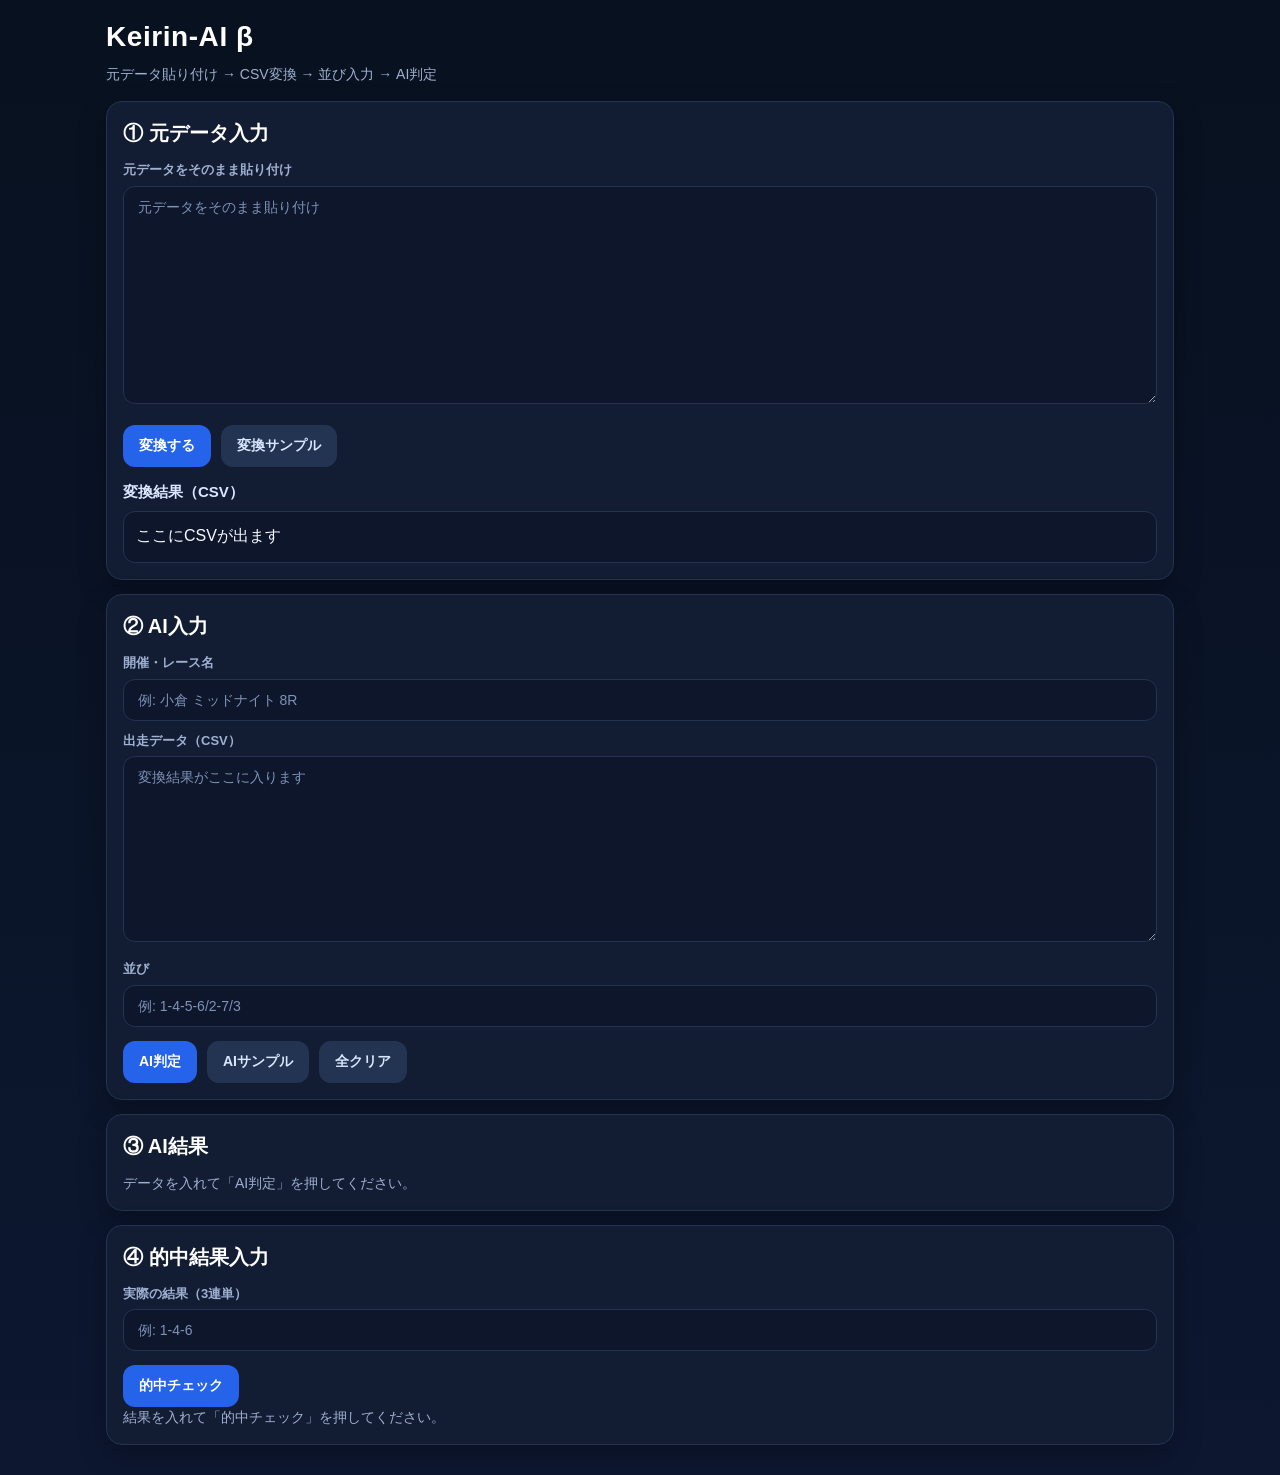
==== commit edf88dcf: "Rename keirin_ai_fixed.html to index.html" ====
--- a/index.html
+++ b/index.html
@@ -2,716 +2,847 @@
 <html lang="ja">
 <head>
   <meta charset="UTF-8" />
-  <meta name="viewport" content="width=device-width,initial-scale=1,viewport-fit=cover" />
+  <meta name="viewport" content="width=device-width, initial-scale=1.0" />
   <meta name="apple-mobile-web-app-capable" content="yes" />
   <meta name="apple-mobile-web-app-status-bar-style" content="black-translucent" />
-  <title>KEIRIN AI 完全版</title>
+  <title>Keirin AI</title>
   <style>
-    :root{
-      --bg:#f5f5f7;
-      --bg2:#ece8df;
-      --card:rgba(255,255,255,.92);
-      --text:#1f2937;
-      --line:#e7e5e4;
-      --navy:#111827;
-      --slate:#334155;
-      --gold:#bfa46f;
-      --gold2:#e7d6aa;
-      --wine:#6b3144;
-      --forest:#1f4d44;
-      --danger:#b91c1c;
-    }
-    *{box-sizing:border-box}
-    body{
-      margin:0;
-      font-family:-apple-system,BlinkMacSystemFont,"Segoe UI",sans-serif;
-      color:var(--text);
-      background:linear-gradient(135deg,var(--bg),var(--bg2));
-    }
-    .app{max-width:430px;margin:0 auto;min-height:100vh;padding-bottom:36px}
-    .header{
-      color:#fff;padding:20px 14px 22px;
-      background:linear-gradient(135deg,var(--navy),var(--slate));
-      border-bottom-left-radius:26px;border-bottom-right-radius:26px
-    }
-    .header h1{margin:0;font-size:24px}
-    .header p{margin:6px 0 0;font-size:12px;opacity:.9}
-    .card{
-      background:var(--card);margin:12px;border-radius:22px;padding:14px;
-      box-shadow:0 10px 26px rgba(0,0,0,.08);border:1px solid rgba(191,164,111,.18)
-    }
-    .section{font-weight:800;font-size:14px;margin-bottom:8px}
-    .row{display:flex;gap:8px}
-    .row>*{flex:1}
-    .grid5{display:grid;grid-template-columns:1.2fr .8fr .8fr .9fr .9fr;gap:8px}
-    input,select,button,textarea{
-      width:100%;padding:11px 10px;border-radius:14px;font-size:16px;box-sizing:border-box
-    }
-    input,select,textarea{
-      border:1.5px solid #ddd6c9;background:#fff
-    }
-    textarea{min-height:130px;resize:vertical}
-    button{border:none;color:#fff;font-weight:800}
-    .btn-main{background:linear-gradient(135deg,var(--navy),var(--wine))}
-    .btn-sub{background:linear-gradient(135deg,#64748b,#475569)}
-    .btn-green{background:linear-gradient(135deg,var(--forest),#2c6a5f)}
-    .kpiWrap{display:grid;grid-template-columns:1fr 1fr 1fr;gap:8px}
-    .kpi{border-radius:18px;padding:12px;text-align:center;color:#fff;font-weight:800}
-    .kpi:nth-child(1){background:linear-gradient(135deg,var(--navy),#374151)}
-    .kpi:nth-child(2){background:linear-gradient(135deg,var(--wine),#7c4a5e)}
-    .kpi:nth-child(3){background:linear-gradient(135deg,var(--forest),#2c6a5f)}
-    .kpi .label{font-size:12px;opacity:.9}
-    .kpi .value{font-size:22px;margin-top:4px}
-    .table{width:100%;border-collapse:collapse}
-    .table th,.table td{
-      padding:8px 6px;border-bottom:1px solid var(--line);text-align:center;font-size:14px
-    }
-    .badge{
-      display:inline-block;padding:7px 11px;border-radius:999px;margin:4px;color:#fff;font-weight:800
-    }
-    .bet{background:linear-gradient(135deg,var(--forest),#255d53)}
-    .warn{background:linear-gradient(135deg,var(--wine),#8f4b61)}
-    .tip{background:linear-gradient(135deg,var(--navy),#3f4d63)}
-    .gold{background:linear-gradient(135deg,var(--gold),var(--gold2));color:#111827}
-    .notice{
-      font-size:12px;line-height:1.7;background:linear-gradient(135deg,#fafaf9,#f3f4f6);
-      border:1.5px dashed #d6d3d1;padding:12px;border-radius:16px
-    }
-    .rider{
-      border:1px solid #ebe7de;border-radius:18px;padding:10px;margin-bottom:9px;background:#fff
-    }
-    .title{font-weight:800;margin-bottom:8px;color:#374151}
-    .styleBox{display:flex;gap:6px;margin-top:8px}
-    .styleBox label{flex:1;padding:8px 4px;text-align:center;border-radius:12px;color:#fff;font-weight:800}
-    .styleBox label:nth-child(1){background:linear-gradient(135deg,#7a3b4e,#8d5568)}
-    .styleBox label:nth-child(2){background:linear-gradient(135deg,#364152,#4b5563)}
-    .styleBox label:nth-child(3){background:linear-gradient(135deg,#305b53,#3b6f66)}
-    .hero{
-      background:linear-gradient(135deg,var(--navy),#283447);color:#fff;border-radius:22px;
-      padding:18px;text-align:center;position:relative;overflow:hidden
-    }
-    .hero:before{
-      content:"";position:absolute;inset:0;background:linear-gradient(120deg,transparent,rgba(231,214,170,.18),transparent)
-    }
-    .hero .mini,.hero .big,.hero .sub{position:relative}
-    .hero .mini{font-size:12px;opacity:.86}
-    .hero .big{font-size:42px;font-weight:900;line-height:1;margin-top:4px}
-    .hero .sub{font-size:13px;opacity:.95;margin-top:6px;color:var(--gold2)}
-    .badges{display:flex;flex-wrap:wrap;gap:6px}
-    .meter{height:14px;background:#ece7dc;border-radius:999px;overflow:hidden;border:1px solid #d6c9ae}
-    .meter-fill{
-      height:100%;width:0;background:linear-gradient(90deg,#8f4b61,#bfa46f,#255d53);transition:width .2s ease
-    }
-    .starline{font-size:22px;letter-spacing:1px;color:#bfa46f;text-align:center;margin-top:8px}
-    .small,.memo-help{font-size:12px;color:#6b7280;line-height:1.7}
-    .statbox{
-      background:#f8fafc;border:1px solid #e5e7eb;border-radius:14px;padding:10px;margin-top:8px;font-size:12px;line-height:1.8
+    :root {
+      --bg: #0b1220;
+      --card: #121c33;
+      --line: #243352;
+      --text: #ffffff;
+      --muted: #9fb0d1;
+      --accent: #2563eb;
+      --good-bg: rgba(22, 163, 74, 0.18);
+      --warn-bg: rgba(245, 158, 11, 0.16);
+      --danger-bg: rgba(239, 68, 68, 0.16);
+      --shadow: rgba(0, 0, 0, 0.28);
+    }
+
+    * { box-sizing: border-box; }
+    html, body {
+      margin: 0;
+      padding: 0;
+      background: linear-gradient(180deg, #08111f 0%, #0d1730 100%);
+      color: var(--text);
+      font-family: -apple-system, BlinkMacSystemFont, "Segoe UI", sans-serif;
+      line-height: 1.5;
+    }
+    body { min-height: 100vh; }
+    .container {
+      max-width: 1100px;
+      margin: 0 auto;
+      padding: 16px;
+    }
+    header { margin-bottom: 16px; }
+    h1 {
+      margin: 0 0 6px;
+      font-size: 28px;
+      font-weight: 800;
+      letter-spacing: 0.02em;
+    }
+    .subtitle {
+      margin: 0;
+      color: var(--muted);
+      font-size: 14px;
+    }
+    .card {
+      background: var(--card);
+      border: 1px solid var(--line);
+      border-radius: 16px;
+      padding: 16px;
+      margin-bottom: 14px;
+      box-shadow: 0 10px 28px var(--shadow);
+    }
+    h2 {
+      margin: 0 0 12px;
+      font-size: 20px;
+    }
+    h3 {
+      margin: 14px 0 8px;
+      font-size: 15px;
+      color: #dce7ff;
+    }
+    label {
+      display: block;
+      margin: 10px 0 6px;
+      color: var(--muted);
+      font-size: 13px;
+      font-weight: 600;
+    }
+    input, textarea {
+      width: 100%;
+      border: 1px solid var(--line);
+      border-radius: 12px;
+      background: #0d162b;
+      color: var(--text);
+      padding: 12px 14px;
+      font-size: 14px;
+      outline: none;
+    }
+    textarea {
+      resize: vertical;
+      min-height: 140px;
+    }
+    input:focus, textarea:focus {
+      border-color: var(--accent);
+      box-shadow: 0 0 0 3px rgba(37, 99, 235, 0.22);
+    }
+    ::placeholder { color: #7f92b7; }
+
+    .buttonRow {
+      display: flex;
+      gap: 10px;
+      flex-wrap: wrap;
+      margin-top: 14px;
+    }
+    button {
+      appearance: none;
+      border: none;
+      border-radius: 12px;
+      padding: 12px 16px;
+      font-size: 14px;
+      font-weight: 700;
+      cursor: pointer;
+      background: var(--accent);
+      color: white;
+    }
+    button.secondary {
+      background: #233453;
+      color: #d9e6ff;
+    }
+
+    .grid {
+      display: grid;
+      gap: 12px;
+    }
+    .grid.two {
+      grid-template-columns: repeat(2, minmax(0, 1fr));
+    }
+
+    .muted {
+      color: var(--muted);
+      font-size: 14px;
+    }
+    .hidden {
+      display: none !important;
+    }
+
+    .tableWrap {
+      width: 100%;
+      overflow-x: auto;
+      border: 1px solid var(--line);
+      border-radius: 12px;
+      background: #0d162b;
+    }
+    table {
+      width: 100%;
+      border-collapse: collapse;
+      min-width: 900px;
+    }
+    thead {
+      background: #13203b;
+    }
+    th, td {
+      padding: 10px 12px;
+      border-bottom: 1px solid var(--line);
+      text-align: left;
+      font-size: 13px;
+      vertical-align: top;
+    }
+    th {
+      color: #dbe8ff;
+      font-weight: 700;
+      white-space: nowrap;
+    }
+    td { color: #f5f9ff; }
+
+    ul {
+      margin: 8px 0 0;
+      padding-left: 18px;
+    }
+    li {
+      margin: 6px 0;
+      color: #eef4ff;
+    }
+
+    #structureText,
+    #conclusionText,
+    #csvPreview {
+      background: #0d162b;
+      border: 1px solid var(--line);
+      border-radius: 12px;
+      padding: 12px;
+      min-height: 52px;
+      color: #f7fbff;
+      white-space: pre-wrap;
+      word-break: break-word;
+    }
+
+    .bet-main {
+      background: var(--good-bg);
+      border: 1px solid rgba(22, 163, 74, 0.45);
+      border-radius: 10px;
+      padding: 8px 10px;
+      list-style: none;
+      margin: 8px 0;
+    }
+    .bet-sub {
+      background: var(--warn-bg);
+      border: 1px solid rgba(245, 158, 11, 0.45);
+      border-radius: 10px;
+      padding: 8px 10px;
+      list-style: none;
+      margin: 8px 0;
+    }
+
+    .score-high { background: rgba(22, 163, 74, 0.12); }
+    .score-mid { background: rgba(37, 99, 235, 0.10); }
+    .score-low { background: rgba(255, 255, 255, 0.02); }
+
+    .hit-main,
+    .hit-sub,
+    .hit-miss {
+      margin-top: 12px;
+      padding: 12px;
+      border-radius: 12px;
+      font-weight: 700;
+    }
+    .hit-main {
+      background: var(--good-bg);
+      border: 1px solid rgba(22, 163, 74, 0.45);
+      color: #d8ffe4;
+    }
+    .hit-sub {
+      background: var(--warn-bg);
+      border: 1px solid rgba(245, 158, 11, 0.45);
+      color: #ffe9b5;
+    }
+    .hit-miss {
+      background: var(--danger-bg);
+      border: 1px solid rgba(239, 68, 68, 0.45);
+      color: #ffd5d5;
+    }
+
+    @media (max-width: 720px) {
+      .container { padding: 12px; }
+      h1 { font-size: 24px; }
+      .card { padding: 14px; border-radius: 14px; }
+      .grid.two { grid-template-columns: 1fr; }
+      button { width: 100%; }
+      .buttonRow { flex-direction: column; }
+      table { min-width: 820px; }
     }
   </style>
 </head>
 <body>
-<div class="app">
-  <div class="header">
-    <h1>KEIRIN AI 完全版</h1>
-    <p>元データ貼付 → 自動変換 → 自動入力 → 展開AI予想 → 学習メモ補正</p>
-  </div>
-
-  <div class="card">
-    <div class="section">① 元データを貼る</div>
-    <textarea id="rawSource" placeholder="元データをそのまま貼り付け"></textarea>
-    <div class="small">縦表形式と連結形式の両対応。変換できない時は元データを広めに貼ってください。</div>
-    <div class="row" style="margin-top:8px">
-      <button id="btnConvertApply" class="btn-green">変換して自動入力</button>
-      <button id="btnSampleRaw" class="btn-sub">元データ例</button>
-    </div>
-  </div>
-
-  <div class="card">
-    <div class="section">② 変換結果</div>
-    <textarea id="convertedText" placeholder="ここに変換結果"></textarea>
-    <div class="row" style="margin-top:8px">
-      <button id="btnApplyConverted" class="btn-main">変換結果を反映</button>
-      <button id="btnSamplePaste" class="btn-sub">整形済み例</button>
-    </div>
-  </div>
-
-  <div class="card">
-    <div class="section">基本設定</div>
-    <div class="row">
-      <input id="race" placeholder="例: 取手 7R" />
-      <select id="mode">
-        <option value="normal">通常</option>
-        <option value="midnight">ミッドナイト</option>
-      </select>
-    </div>
-    <div class="row" style="margin-top:8px">
-      <input id="line" value="1-2-3 / 4-5 / 6 / 7" placeholder="例: 5-3 / 2-7 / 4-1-6" />
-    </div>
-  </div>
-
-  <div class="card">
-    <div class="section">③ 入力</div>
-    <div id="riders"></div>
-    <div class="small">自動入力後、必要なら手修正してください。</div>
-    <div class="row">
-      <button id="btnClear" class="btn-sub">全消去</button>
-      <button id="btnAI" class="btn-main">AI予想</button>
-    </div>
-  </div>
-
-  <div class="card">
-    <div class="section">④ 結果学習メモ</div>
-    <textarea id="learningMemo" placeholder="例&#10;結果 2-7-1&#10;番手7を軽視&#10;5の逃げを買いすぎ&#10;1の残り目を見落とし"></textarea>
-    <div class="memo-help">「番手強い」「逃げ過大」「追込残り」「混戦」「単騎注意」などを入れると蓄積補正に反映します。</div>
-    <div class="row" style="margin-top:8px">
-      <button id="btnApplyLearning" class="btn-green">学習メモを蓄積</button>
-      <button id="btnSampleLearning" class="btn-sub">学習メモ例</button>
-    </div>
-    <div class="row" style="margin-top:8px">
-      <button id="btnResetLearning" class="btn-sub">学習をリセット</button>
-      <button id="btnExportLearning" class="btn-main">学習状態を確認</button>
-    </div>
-    <div class="statbox" id="learningStats">累積学習：未読込</div>
-  </div>
-
-  <div class="card">
-    <div class="section">本命表示</div>
-    <div class="hero">
-      <div class="mini">AI本命</div>
-      <div class="big" id="hero">-</div>
-      <div class="sub" id="heroSub">KEIRIN AI 完全版</div>
-    </div>
-  </div>
-
-  <div class="card">
-    <div class="section">本命信頼度メーター</div>
-    <div class="meter"><div class="meter-fill" id="trustFill"></div></div>
-    <div class="starline" id="trustStars">☆☆☆☆☆</div>
-    <div class="small" id="trustText" style="text-align:center;margin-top:6px">信頼度 -</div>
-    <div id="dangerAlert" style="text-align:center;margin-top:8px"></div>
-  </div>
-
-  <div class="card">
-    <div class="section">実戦サマリー</div>
-    <div class="badges">
-      <span class="badge gold" id="tenkai">展開予測 -</span>
-      <span class="badge tip" id="collapse">ライン崩れ警告 -</span>
-      <span class="badge warn" id="midAdj">ミッドナイト補正 -</span>
-      <span class="badge bet" id="ticketCount">車券点数 -</span>
-      <span class="badge warn" id="leadCount">先行人数 -</span>
-    </div>
-    <div id="learnSummary" class="memo-help" style="margin-top:10px">学習補正：なし</div>
-  </div>
-
-  <div class="card">
-    <div class="section">予想結果</div>
-    <div class="kpiWrap">
-      <div class="kpi"><div class="label">本命</div><div class="value" id="honmei">-</div></div>
-      <div class="kpi"><div class="label">回収率AI</div><div class="value" id="roi">-</div></div>
-      <div class="kpi"><div class="label">判断</div><div class="value" id="act">-</div></div>
-    </div>
-  </div>
-
-  <div class="card">
-    <div class="section">AI順位</div>
-    <table class="table">
-      <thead><tr><th>順位</th><th>車番</th><th>指数</th><th>位置</th></tr></thead>
-      <tbody id="rank"></tbody>
-    </table>
-  </div>
-
-  <div class="card">
-    <div class="section">買い目</div>
-    <div id="bets"></div>
-    <div id="hole"></div>
-  </div>
-
-  <div class="card">
-    <div class="section">AIコメント</div>
-    <div id="comment" class="notice">入力してAI予想を押してください。</div>
-  </div>
-</div>
-
-<script>
-const LEARNING_KEY = "keirin_ai_complete_v1";
-
-let cumulativeLearning = {
-  bankerBoost: 0,
-  runnerPenalty: 0,
-  chaserThirdBoost: 0,
-  chaosBoost: 0,
-  lonePenalty: 0,
-  raceCount: 0,
-  lastMemo: ""
-};
-
-const clamp = (v, min, max) => Math.max(min, Math.min(max, v));
-
-function riderHTML(i) {
-  return `
-    <div class="rider">
-      <div class="title">${i}番</div>
-      <div class="grid5">
-        <input id="score${i}" inputmode="decimal" placeholder="得点">
-        <input id="b${i}" inputmode="numeric" placeholder="B">
-        <input id="s${i}" inputmode="numeric" placeholder="S">
-        <input id="win${i}" inputmode="decimal" placeholder="勝率">
-        <input id="ren2${i}" inputmode="decimal" placeholder="2連率">
+  <main class="container">
+    <header>
+      <h1>Keirin-AI β</h1>
+      <p class="subtitle">元データ貼り付け → CSV変換 → 並び入力 → AI判定</p>
+    </header>
+
+    <section class="card">
+      <h2>① 元データ入力</h2>
+      <label for="rawInput">元データをそのまま貼り付け</label>
+      <textarea id="rawInput" rows="12" placeholder="元データをそのまま貼り付け"></textarea>
+
+      <div class="buttonRow">
+        <button id="convertBtn" type="button">変換する</button>
+        <button id="sampleRawBtn" type="button" class="secondary">変換サンプル</button>
       </div>
-      <div class="row" style="margin-top:8px">
-        <input id="ren3${i}" inputmode="decimal" placeholder="3連率">
+
+      <h3>変換結果（CSV）</h3>
+      <div id="csvPreview">ここにCSVが出ます</div>
+    </section>
+
+    <section class="card">
+      <h2>② AI入力</h2>
+
+      <label for="raceName">開催・レース名</label>
+      <input id="raceName" type="text" placeholder="例: 小倉 ミッドナイト 8R" />
+
+      <label for="csvInput">出走データ（CSV）</label>
+      <textarea id="csvInput" rows="10" placeholder="変換結果がここに入ります"></textarea>
+
+      <label for="lineInput">並び</label>
+      <input id="lineInput" type="text" placeholder="例: 1-4-5-6/2-7/3" />
+
+      <div class="buttonRow">
+        <button id="analyzeBtn" type="button">AI判定</button>
+        <button id="sampleBtn" type="button" class="secondary">AIサンプル</button>
+        <button id="clearBtn" type="button" class="secondary">全クリア</button>
       </div>
-      <div class="styleBox">
-        <label><input type="radio" name="style${i}" value="逃">逃</label>
-        <label><input type="radio" name="style${i}" value="追">追</label>
-        <label><input type="radio" name="style${i}" value="両" checked>両</label>
+    </section>
+
+    <section class="card" id="resultCard">
+      <h2>③ AI結果</h2>
+
+      <div id="resultEmpty" class="muted">
+        データを入れて「AI判定」を押してください。
       </div>
-    </div>
-  `;
-}
-
-function getStyle(i) {
-  const e = document.querySelector(`input[name="style${i}"]:checked`);
-  return e ? e.value : "両";
-}
-
-function parseLine(line) {
-  const groups = (line || "").replace(/\s+/g, "").split("/").filter(Boolean);
-  const map = {};
-  const sizes = [];
-
-  groups.forEach(g => {
-    const a = g.split("-").filter(Boolean);
-    sizes.push(a.length);
-    if (a.length === 1) {
-      map[a[0]] = "単騎";
-    } else if (a.length === 2) {
-      map[a[0]] = "先行";
-      map[a[1]] = "番手";
-    } else if (a.length >= 3) {
-      map[a[0]] = "先行";
-      map[a[1]] = "番手";
-      for (let i = 2; i < a.length; i++) map[a[i]] = "3番手";
-    }
-  });
-
-  return { map, sizes };
-}
-
-function roiJudge(arr) {
-  const s1 = (arr[0]?.ai || 0) - (arr[1]?.ai || 0);
-  const s2 = (arr[1]?.ai || 0) - (arr[2]?.ai || 0);
-  const topRun = arr[0]?.style === "逃";
-  if (s1 >= 12 && s2 >= 4 && !topRun) return ["A+", "買い"];
-  if (s1 >= 8 && s2 >= 2) return ["A", "買い"];
-  if (s1 >= 4) return ["B", "抑え"];
-  return ["C", "見送り"];
-}
-
-function tenkaiPredictScenario(scenario, head, second) {
-  if (scenario === "差し") return `${second}先行 → ${head}差し本線`;
-  if (scenario === "捲り") return `${head}捲り本線`;
-  return `${head}主導 → ${second}連動`;
-}
-
-function leadCounter(arr) {
-  const leads = arr.filter(x => x.style === "逃").length;
-  if (leads >= 5) return { count: leads, label: `先行人数 ${leads}人 荒れ濃厚` };
-  if (leads === 4) return { count: leads, label: `先行人数 ${leads}人 荒れ注意` };
-  if (leads === 3) return { count: leads, label: `先行人数 ${leads}人 やや混戦` };
-  return { count: leads, label: `先行人数 ${leads}人` };
-}
-
-function collapseWarn(arr, sizes) {
-  const leaders = arr.filter(x => x.style === "逃" && x.b >= 8).length;
-  const spread = (arr[0]?.ai || 0) - (arr[2]?.ai || 0);
-  if (leaders >= 2 || spread < 8 || sizes.every(x => x <= 2)) return "高";
-  if (spread < 14) return "中";
-  return "低";
-}
-
-function midnightAdjust(mode, arr) {
-  if (mode !== "midnight") return { label: "なし", bonus: {} };
-  const bonus = {};
-  arr.forEach(x => {
-    bonus[x.car] = (x.style === "追" ? 2 : (x.pos === "番手" ? 2 : 0));
-  });
-  return { label: "追込・番手寄り", bonus };
-}
-
-function ticketCount(act, collapse, leadCount) {
-  if (act === "見送り") return 0;
-  if (leadCount >= 5) return 8;
-  if (collapse === "高") return 7;
-  if (collapse === "中") return 5;
-  return 4;
-}
-
-function calcTrust(arr, leadInfo, collapse, mode, scenario) {
-  const top = arr[0];
-  const second = arr[1] || { ai: 0 };
-  const third = arr[2] || { ai: 0 };
-  let score = 0;
-
-  const s1 = top.ai - second.ai;
-  const s2 = second.ai - third.ai;
-
-  if (s1 >= 16) score += 35;
-  else if (s1 >= 10) score += 25;
-  else if (s1 >= 6) score += 15;
-  else score += 5;
-
-  if (s2 >= 6) score += 10;
-  else if (s2 >= 3) score += 6;
-
-  if (top.pos === "番手") score += 18;
-  else if (top.pos === "3番手") score += 5;
-  else if (top.pos === "単騎") score -= 12;
-
-  if (top.style === "追") score += 10;
-  if (top.style === "逃" && leadInfo.count >= 3) score -= 14;
-
-  if (collapse === "高") score -= 15;
-
-  if (mode === "midnight" && top.style === "追") score += 8;
-  if (mode === "midnight" && top.style === "逃") score -= 6;
-
-  if (scenario === "差し") score += 8;
-  if (scenario === "捲り" && top.style === "逃") score -= 4;
-
-  score = Math.max(0, Math.min(100, score));
-
-  let stars = "★☆☆☆☆";
-  let text = "見送り寄り";
-  if (score >= 85) { stars = "★★★★★"; text = "鉄板寄り"; }
-  else if (score >= 70) { stars = "★★★★☆"; text = "強め"; }
-  else if (score >= 50) { stars = "★★★☆☆"; text = "普通"; }
-  else if (score >= 30) { stars = "★★☆☆☆"; text = "注意"; }
-
-  return { score, stars, text };
-}
-
-function dangerText(top, trust, leadInfo, collapse) {
-  const danger = [];
-  if (trust.score < 35) danger.push("⚠ 本命危険");
-  if (top.style === "逃" && leadInfo.count >= 3) danger.push("⚠ 先行争い注意");
-  if (top.style === "逃" && (top.b || 0) < 5) danger.push("⚠ 逃げ裏目注意");
-  if (collapse === "高") danger.push("⚠ ライン崩れ注意");
-  if (!danger.length) return `<span class="badge bet">本命は比較的安定</span>`;
-  return danger.map(x => `<span class="badge warn">${x}</span>`).join("");
-}
-
-function saveLearning() {
-  localStorage.setItem(LEARNING_KEY, JSON.stringify(cumulativeLearning));
-}
-
-function loadLearning() {
-  try {
-    const saved = localStorage.getItem(LEARNING_KEY);
-    if (saved) {
-      const obj = JSON.parse(saved);
-      cumulativeLearning = {
-        bankerBoost: Number(obj.bankerBoost) || 0,
-        runnerPenalty: Number(obj.runnerPenalty) || 0,
-        chaserThirdBoost: Number(obj.chaserThirdBoost) || 0,
-        chaosBoost: Number(obj.chaosBoost) || 0,
-        lonePenalty: Number(obj.lonePenalty) || 0,
-        raceCount: Number(obj.raceCount) || 0,
-        lastMemo: obj.lastMemo || ""
-      };
-    }
-  } catch (e) {}
-  updateLearningStats();
-}
-
-function getLearningSummary() {
-  const hits = [];
-  if (cumulativeLearning.bankerBoost) hits.push(`番手+${cumulativeLearning.bankerBoost}`);
-  if (cumulativeLearning.runnerPenalty) hits.push(`逃げ-${cumulativeLearning.runnerPenalty}`);
-  if (cumulativeLearning.chaserThirdBoost) hits.push(`追込残り+${cumulativeLearning.chaserThirdBoost}`);
-  if (cumulativeLearning.chaosBoost) hits.push(`混戦+${cumulativeLearning.chaosBoost}`);
-  if (cumulativeLearning.lonePenalty) hits.push(`単騎-${cumulativeLearning.lonePenalty}`);
-  return hits.length ? "学習補正：" + hits.join(" / ") : "学習補正：なし";
-}
-
-function updateLearningStats() {
-  document.getElementById("learningStats").innerHTML = [
-    `累積学習レース数: ${cumulativeLearning.raceCount}`,
-    `番手強化: +${cumulativeLearning.bankerBoost}`,
-    `逃げ過大抑制: -${cumulativeLearning.runnerPenalty}`,
-    `追込残り強化: +${cumulativeLearning.chaserThirdBoost}`,
-    `混戦補正: +${cumulativeLearning.chaosBoost}`,
-    `単騎不利: -${cumulativeLearning.lonePenalty}`,
-    cumulativeLearning.lastMemo ? `最新メモ: ${cumulativeLearning.lastMemo}` : `最新メモ: なし`
-  ].join("<br>");
-}
-
-function applyLearningMemo(accumulate = true) {
-  const memo = (document.getElementById("learningMemo").value || "").trim();
-  if (!memo) {
-    document.getElementById("learnSummary").textContent = getLearningSummary();
-    return cumulativeLearning;
-  }
-
-  const d = { bankerBoost: 0, runnerPenalty: 0, chaserThirdBoost: 0, chaosBoost: 0, lonePenalty: 0 };
-
-  if (/番手|番手強い|番手重要/.test(memo)) d.bankerBoost += 2;
-  if (/逃げ過大|逃げ買いすぎ|先行過大/.test(memo)) d.runnerPenalty += 2;
-  if (/追込残り|3着残り|残り目/.test(memo)) d.chaserThirdBoost += 2;
-  if (/混戦|もつれ|ライン崩れ/.test(memo)) d.chaosBoost += 2;
-  if (/単騎注意|単騎弱い|単騎不利/.test(memo)) d.lonePenalty += 2;
-  if (/番手7|2-7-1/.test(memo)) d.bankerBoost += 1;
-
-  if (accumulate) {
-    cumulativeLearning.bankerBoost = clamp(cumulativeLearning.bankerBoost + d.bankerBoost, 0, 20);
-    cumulativeLearning.runnerPenalty = clamp(cumulativeLearning.runnerPenalty + d.runnerPenalty, 0, 20);
-    cumulativeLearning.chaserThirdBoost = clamp(cumulativeLearning.chaserThirdBoost + d.chaserThirdBoost, 0, 20);
-    cumulativeLearning.chaosBoost = clamp(cumulativeLearning.chaosBoost + d.chaosBoost, 0, 20);
-    cumulativeLearning.lonePenalty = clamp(cumulativeLearning.lonePenalty + d.lonePenalty, 0, 20);
-    cumulativeLearning.raceCount += 1;
-    cumulativeLearning.lastMemo = memo.replace(/\n/g, " / ").slice(0, 120);
-    saveLearning();
-    updateLearningStats();
-  }
-
-  document.getElementById("learnSummary").textContent = getLearningSummary();
-  return cumulativeLearning;
-}
-
-function resetLearning() {
-  cumulativeLearning = {
-    bankerBoost: 0,
-    runnerPenalty: 0,
-    chaserThirdBoost: 0,
-    chaosBoost: 0,
-    lonePenalty: 0,
-    raceCount: 0,
-    lastMemo: ""
-  };
-  saveLearning();
-  updateLearningStats();
-  document.getElementById("learnSummary").textContent = getLearningSummary();
-  alert("蓄積学習をリセットしました。");
-}
-
-function exportLearning() {
-  alert(JSON.stringify(cumulativeLearning, null, 2));
-}
-
-function splitLines(text) {
-  return text.replace(/\u00A0/g, " ").replace(/\t/g, "\n").split(/\r?\n/).map(s => s.trim()).filter(Boolean);
-}
-
-function isNum(s) {
-  return /^-?\d+(\.\d+)?$/.test(s);
-}
-
-function normalizeCar(raw) {
-  const s = String(raw).trim();
-  if (/^([1-9])\1$/.test(s)) return parseInt(s[0], 10);
-  if (/^[1-9]$/.test(s)) return parseInt(s, 10);
-  return null;
-}
-
-function detectStyle(line) {
-  if (line.includes("逃")) return "逃";
-  if (line.includes("追")) return "追";
-  if (line.includes("両")) return "両";
-  return "両";
-}
-
-function detectScore(line) {
-  const m = line.match(/([◎○▲△×注]?)(\d{2,3}\.\d{2})/);
-  return m ? parseFloat(m[2]) : 0;
-}
-
-function convertTableStyle(lines) {
-  const rows = [];
-
-  for (let i = 0; i < lines.length; i++) {
-    const carNo = normalizeCar(lines[i]);
-    if (carNo === null) continue;
-
-    let profileIdx = -1;
-    let scoreIdx = -1;
-    let styleIdx = -1;
-
-    for (let j = i; j < Math.min(i + 8, lines.length); j++) {
-      if (profileIdx === -1 && (lines[j] || "").includes("/")) profileIdx = j;
-      if (scoreIdx === -1 && isNum(lines[j]) && /\d{2,3}\.\d{2}/.test(lines[j])) scoreIdx = j;
-      if (styleIdx === -1 && ["逃", "追", "両"].includes(lines[j])) styleIdx = j;
-    }
-
-    if (profileIdx === -1 || scoreIdx === -1 || styleIdx === -1) continue;
-    if (!(profileIdx < scoreIdx && scoreIdx < styleIdx)) continue;
-
-    const score = parseFloat(lines[scoreIdx]);
-    const style = lines[styleIdx];
-
-    const nums = [];
-    let k = styleIdx + 1;
-    while (k < lines.length && nums.length < 13) {
-      if (isNum(lines[k])) nums.push(parseFloat(lines[k]));
-      k++;
-    }
-
-    if (nums.length < 13) continue;
-
-    const s = nums[4];
-    const b = nums[5];
-    const win = nums[10];
-    const ren2 = nums[11];
-    const ren3 = nums[12];
-
-    rows.push({ car: carNo, score, b, s, style, win, ren2, ren3 });
-    i = k - 1;
-  }
-
-  return rows;
-}
-
-function convertLinkedStyle(lines) {
-  const rows = [];
-
-  for (let i = 0; i < lines.length; i++) {
-    const car = normalizeCar(lines[i]);
-    if (car === null) continue;
-
-    const candidates = [
-      lines[i + 1] || "",
-      lines[i + 2] || "",
-      lines[i + 3] || "",
-      lines[i + 4] || ""
-    ];
-
-    let dataLine = "";
-    for (const line of candidates) {
-      if (/\d{2,3}\.\d{2}/.test(line) && /[逃追両]/.test(line)) {
-        dataLine = line;
-        break;
-      }
-    }
-
-    if (!dataLine) continue;
-
-    const m = dataLine.match(/(\d{2,3}\.\d{2})(逃|追|両)(.*)/);
-    if (!m) continue;
-
-    const score = parseFloat(m[1]);
-    const style = m[2];
-    const tail = m[3];
-    const nums = tail.match(/\d+\.\d+|\d+/g) || [];
-
-    if (nums.length < 13) continue;
-
-    const s = Number(nums[4]);
-    const b = Number(nums[5]);
-    const win = Number(nums[10]);
-    const ren2 = Number(nums[11]);
-    const ren3 = Number(nums[12]);
-
-    rows.push({ car, score, b, s, style, win, ren2, ren3 });
-  }
-
-  return rows;
-}
-
-function convertRawToRows(raw) {
-  const lines = splitLines(raw);
-  let rows = convertTableStyle(lines);
-  if (!rows.length) rows = convertLinkedStyle(lines);
-
-  const rowMap = new Map();
-  rows.forEach(r => {
-    if (!rowMap.has(r.car) || Number(r.score) > 0) {
-      rowMap.set(r.car, r);
-    }
-  });
-
-  return [...rowMap.values()].sort((a, b) => a.car - b.car);
-}
-
-function rowsToText(rows) {
-  return [
-    "車番,得点,B,S,脚質,勝率,2連対率,3連対率",
-    ...rows.map(r => [
-      r.car,
-      (r.score ?? "") !== "" ? Number(r.score).toFixed(2) : "",
-      r.b ?? "",
-      r.s ?? "",
-      r.style ?? "",
-      (r.win ?? "") !== "" ? Number(r.win).toFixed(1) : "",
-      (r.ren2 ?? "") !== "" ? Number(r.ren2).toFixed(1) : "",
-      (r.ren3 ?? "") !== "" ? Number(r.ren3).toFixed(1) : ""
-    ].join(","))
-  ].join("\n");
-}
-
-function applyConvertedText(text) {
-  const lines = text.split(/\r?\n/).map(x => x.trim()).filter(Boolean);
-  let count = 0;
-
-  lines.forEach((line, idx) => {
-    if (idx === 0 && line.includes("車番")) return;
-    const parts = line.split(",").map(x => x.trim());
-    if (parts.length < 5) return;
-
-    const car = parseInt(parts[0], 10);
-    const score = parseFloat(parts[1]);
-    const b = parts[2];
-    const s = parts[3];
-    const style = parts[4];
-    const win = parts[5] || "";
-    const ren2 = parts[6] || "";
-    const ren3 = parts[7] || "";
-
-    if (isNaN(car) || car < 1 || car > 9 || isNaN(score)) return;
-
-    document.getElementById("score" + car).value = score;
-    document.getElementById("b" + car).value = b;
-    document.getElementById("s" + car).value = s;
-    document.getElementById("win" + car).value = win;
-    document.getElementById("ren2" + car).value = ren2;
-    document.getElementById("ren3" + car).value = ren3;
-
-    const radio = document.querySelector(`input[name="style${car}"][value="${style}"]`);
-    if (radio) radio.checked = true;
-    count++;
-  });
-
-  return count;
-}
-
-function convertAndApply() {
-  const raw = document.getElementById("rawSource").value.trim();
-  if (!raw) {
-    alert("元データを貼ってください");
-    return;
-  }
-
-  const rows = convertRawToRows(raw);
-  if (!rows.length) {
-    alert("変換できませんでした。元データの貼り付け範囲を広げてください。");
-    return;
-  }
-
-  const text = rowsToText(rows);
-  document.getElementById("convertedText").value = text;
-  applyConvertedText(text);
-}
-
-function applyConverted() {
-  const text = document.getElementById("convertedText").value.trim();
-  if (!text) {
-    alert("変換結果が空です");
-    return;
-  }
-  const count = applyConvertedText(text);
-  if (!count) alert("変換結果を読み取れませんでした");
-}
-
-function fillSampleRaw() {
-  document.getElementById("rawSource").value = `枠
+
+      <div id="result" class="hidden">
+        <div class="grid two">
+          <div>
+            <h3>レース構造</h3>
+            <div id="structureText"></div>
+          </div>
+          <div>
+            <h3>結論</h3>
+            <div id="conclusionText"></div>
+          </div>
+        </div>
+
+        <div class="grid two">
+          <div>
+            <h3>本線</h3>
+            <ul id="mainLine"></ul>
+          </div>
+          <div>
+            <h3>対抗・押さえ</h3>
+            <ul id="subLine"></ul>
+          </div>
+        </div>
+
+        <h3>選手スコア</h3>
+        <div class="tableWrap">
+          <table id="scoreTable">
+            <thead>
+              <tr>
+                <th>車番</th>
+                <th>前取り</th>
+                <th>主導権</th>
+                <th>番手価値</th>
+                <th>後出し力</th>
+                <th>格上</th>
+                <th>単騎化</th>
+                <th>総合</th>
+                <th>メモ</th>
+              </tr>
+            </thead>
+            <tbody></tbody>
+          </table>
+        </div>
+      </div>
+    </section>
+
+    <section class="card">
+      <h2>④ 的中結果入力</h2>
+
+      <label for="actualResult">実際の結果（3連単）</label>
+      <input id="actualResult" type="text" placeholder="例: 1-4-6" />
+
+      <div class="buttonRow">
+        <button id="checkResultBtn" type="button">的中チェック</button>
+      </div>
+
+      <div id="hitResult" class="muted">結果を入れて「的中チェック」を押してください。</div>
+    </section>
+  </main>
+
+  <script>
+    document.addEventListener('DOMContentLoaded', () => {
+      let latestResult = null;
+
+      function splitLines(text) {
+        return text
+          .replace(/\u00A0/g, ' ')
+          .replace(/\t/g, '\n')
+          .replace(/　/g, ' ')
+          .split(/\r?\n/)
+          .map(s => s.trim())
+          .filter(Boolean);
+      }
+
+      function isNum(s) {
+        return /^-?\d+(\.\d+)?$/.test(s);
+      }
+
+      function normalizeCar(raw) {
+        const s = String(raw).trim();
+        if (/^([1-9])\1$/.test(s)) return parseInt(s[0], 10);
+        if (/^[1-9]$/.test(s)) return parseInt(s, 10);
+        return null;
+      }
+
+      function formatVal(v, digits = 2) {
+        if (v === '' || v === null || typeof v === 'undefined') return '';
+        const n = Number(v);
+        return Number.isFinite(n) ? n.toFixed(digits) : '';
+      }
+
+      function convertTableStyle(lines) {
+        const rows = [];
+
+        for (let i = 0; i < lines.length; i++) {
+          let profileIdx = -1;
+          let scoreIdx = -1;
+          let styleIdx = -1;
+
+          for (let j = i; j < Math.min(i + 12, lines.length); j++) {
+            const line = lines[j] || '';
+
+            if (profileIdx === -1 && line.includes('/')) {
+              profileIdx = j;
+            }
+
+            if (scoreIdx === -1 && /^\d{2,3}\.\d{2}$/.test(line)) {
+              scoreIdx = j;
+            }
+
+            if (styleIdx === -1 && /^(逃|追|両)$/.test(line)) {
+              styleIdx = j;
+            }
+          }
+
+          if (profileIdx === -1 || scoreIdx === -1 || styleIdx === -1) continue;
+          if (!(profileIdx < scoreIdx && scoreIdx < styleIdx)) continue;
+
+          const carCandidates = [];
+          for (let p = Math.max(0, profileIdx - 2); p < profileIdx; p++) {
+            const n = normalizeCar(lines[p]);
+            if (n !== null) carCandidates.push(n);
+          }
+
+          if (!carCandidates.length) continue;
+          const carNo = carCandidates[carCandidates.length - 1];
+
+          const score = parseFloat(lines[scoreIdx]);
+          const style = lines[styleIdx];
+
+          const nums = [];
+          let k = styleIdx + 1;
+
+          while (k < lines.length && nums.length < 13) {
+            if (isNum(lines[k])) nums.push(parseFloat(lines[k]));
+            k++;
+          }
+
+          if (nums.length < 13) continue;
+
+          rows.push({
+            car: carNo,
+            score,
+            b: nums[5],
+            s: nums[4],
+            style,
+            win: nums[10],
+            ren2: nums[11],
+            ren3: nums[12]
+          });
+
+          i = k - 1;
+        }
+
+        return rows;
+      }
+
+      function convertLinkedStyle(lines) {
+        const rows = [];
+
+        for (let i = 0; i < lines.length; i++) {
+          const car = normalizeCar(lines[i]);
+          if (car === null) continue;
+
+          const candidates = [
+            lines[i + 1] || '',
+            lines[i + 2] || '',
+            lines[i + 3] || '',
+            lines[i + 4] || '',
+            lines[i + 5] || ''
+          ];
+
+          let dataLine = '';
+          for (const line of candidates) {
+            if (/\d{2,3}\.\d{2}/.test(line) && /(逃|追|両)/.test(line)) {
+              dataLine = line;
+              break;
+            }
+          }
+
+          if (!dataLine) continue;
+
+          const m = dataLine.match(/([◎○▲△×注]?)(\d{2,3}\.\d{2})(逃|追|両)(.*)/);
+          if (!m) continue;
+
+          const score = parseFloat(m[2]);
+          const style = m[3];
+          const tail = m[4] || '';
+
+          const nums = tail.match(/\d+\.\d+|\d+/g) || [];
+          if (nums.length < 13) continue;
+
+          rows.push({
+            car,
+            score,
+            b: Number(nums[5]),
+            s: Number(nums[4]),
+            style,
+            win: Number(nums[10]),
+            ren2: Number(nums[11]),
+            ren3: Number(nums[12])
+          });
+        }
+
+        return rows;
+      }
+
+      function convertRawToCsv(raw) {
+        const lines = splitLines(raw);
+
+        let rows = convertTableStyle(lines);
+
+        if (!rows.length) {
+          rows = convertLinkedStyle(lines);
+        }
+
+        if (!rows.length) {
+          const joined = lines.join('\n');
+
+          const blockRegex = /(?:^|\n)([1-9])\n(?:[1-9]\n)?([^\n]+)\n([^\n]*\/[^\n]*)\n([◎○▲△×注]?)\n?(\d{2,3}\.\d{2})\n?(逃|追|両)\n?([\s\S]*?)(?=(?:\n[1-9]\n(?:[1-9]\n)?[^\n]+\n[^\n]*\/)|$)/g;
+          let m;
+
+          while ((m = blockRegex.exec(joined)) !== null) {
+            const car = Number(m[1]);
+            const score = Number(m[5]);
+            const style = m[6];
+            const tail = m[7] || '';
+
+            const nums = tail.match(/\d+\.\d+|\d+/g) || [];
+            if (nums.length < 13) continue;
+
+            rows.push({
+              car,
+              score,
+              b: Number(nums[5]),
+              s: Number(nums[4]),
+              style,
+              win: Number(nums[10]),
+              ren2: Number(nums[11]),
+              ren3: Number(nums[12])
+            });
+          }
+        }
+
+        const rowMap = new Map();
+        rows.forEach(r => {
+          if (
+            r &&
+            Number.isFinite(r.car) &&
+            Number.isFinite(r.score) &&
+            ['逃', '追', '両'].includes(r.style)
+          ) {
+            rowMap.set(r.car, r);
+          }
+        });
+
+        rows = [...rowMap.values()].sort((a, b) => a.car - b.car);
+
+        if (!rows.length) return '';
+
+        return [
+          '車番,得点,B,S,脚質,勝率,2連対率,3連対率',
+          ...rows.map(r => [
+            r.car,
+            formatVal(r.score, 2),
+            r.b === '' ? '' : r.b,
+            r.s === '' ? '' : r.s,
+            r.style,
+            formatVal(r.win, 1),
+            formatVal(r.ren2, 1),
+            formatVal(r.ren3, 1)
+          ].join(','))
+        ].join('\n');
+      }
+
+      function parseCSV(text) {
+        const lines = text.trim().split(/\r?\n/).map(l => l.trim()).filter(Boolean);
+        if (lines.length < 2) return [];
+
+        const headers = lines[0].split(',').map(h => h.trim());
+
+        return lines.slice(1).map(line => {
+          const cols = line.split(',').map(c => c.trim());
+          const obj = {};
+          headers.forEach((h, i) => { obj[h] = cols[i]; });
+
+          return {
+            num: Number(obj['車番']),
+            score: Number(obj['得点']),
+            B: Number(obj['B']),
+            S: Number(obj['S']),
+            style: obj['脚質'],
+            win: Number(obj['勝率']),
+            quinella: Number(obj['2連対率']),
+            trio: Number(obj['3連対率'])
+          };
+        }).filter(r => !Number.isNaN(r.num));
+      }
+
+      function parseLineup(text) {
+        return text
+          .split('/')
+          .map(t => t.trim())
+          .filter(Boolean)
+          .map(team =>
+            team
+              .split('-')
+              .map(v => Number(v.trim()))
+              .filter(v => !Number.isNaN(v))
+          );
+      }
+
+      function teamMap(lineup) {
+        const map = new Map();
+        lineup.forEach((team, i) => {
+          team.forEach((num, j) => {
+            map.set(num, { team: i, pos: j });
+          });
+        });
+        return map;
+      }
+
+      function clamp(v, lo, hi) {
+        return Math.max(lo, Math.min(hi, v));
+      }
+
+      function scoreRacer(r, pos, maxB, maxS) {
+        const front = clamp(
+          ((r.S / Math.max(1, maxS)) * 2) + (pos?.pos === 0 ? 0.5 : 0),
+          0, 3
+        );
+
+        const initiative = clamp(
+          ((r.B / Math.max(1, maxB)) * 2) + (r.style === '逃' ? 0.8 : r.style === '両' ? 0.4 : 0),
+          0, 3
+        );
+
+        const anchor = clamp(
+          (pos?.pos === 1 ? 1.2 : pos?.pos === 2 ? 0.6 : 0) +
+          (r.quinella / 50),
+          0, 3
+        );
+
+        const late = clamp(
+          (r.win / 40) + (r.style === '両' ? 0.8 : r.style === '追' ? 0.4 : 0),
+          0, 3
+        );
+
+        const elite = clamp(
+          (r.win / 35) + (r.quinella / 60) + (r.score / 110),
+          0, 3
+        );
+
+        const soloRisk = clamp(
+          (pos?.pos === 1 ? 1.0 : 0) +
+          (r.B >= 8 ? 0.5 : 0),
+          0, 3
+        );
+
+        const total =
+          front * 0.15 +
+          initiative * 0.25 +
+          anchor * 0.20 +
+          late * 0.15 +
+          elite * 0.20 -
+          soloRisk * 0.10;
+
+        return {
+          front,
+          initiative,
+          anchor,
+          late,
+          elite,
+          soloRisk,
+          total: Number(total.toFixed(2))
+        };
+      }
+
+      function uniq(arr) {
+        return [...new Set(arr.filter(Boolean))];
+      }
+
+      function isValidCombo(a, b, c) {
+        return a && b && c && a !== b && b !== c && a !== c;
+      }
+
+      function validComboString(v) {
+        const parts = String(v).split('-');
+        if (parts.length !== 3) return false;
+        const [a, b, c] = parts;
+        return isValidCombo(a, b, c);
+      }
+
+      function analyzeRace(racers, lineup) {
+        if (!racers.length) throw new Error('選手データがありません。');
+
+        const maxB = Math.max(...racers.map(r => r.B));
+        const maxS = Math.max(...racers.map(r => r.S));
+        const posMap = teamMap(lineup);
+
+        const scored = racers.map(r => {
+          const pos = posMap.get(r.num);
+          return { ...r, pos, ai: scoreRacer(r, pos, maxB, maxS) };
+        });
+
+        const leaders = scored.filter(r => r.ai.initiative >= 2);
+
+        let structure = '安定戦';
+        if (leaders.length >= 3) structure = '踏み合い戦';
+        else if (leaders.length === 2) structure = '崩壊戦';
+
+        const byTotal = [...scored].sort((a, b) => b.ai.total - a.ai.total);
+        const byInitiative = [...scored].sort(
+          (a, b) => (b.ai.initiative + b.ai.front) - (a.ai.initiative + a.ai.front)
+        );
+        const byAnchor = [...scored].sort((a, b) => b.ai.anchor - a.ai.anchor);
+        const byLate = [...scored].sort((a, b) => b.ai.late - a.ai.late);
+
+        const leader = byInitiative[0];
+        const bestAnchor = byAnchor[0];
+        const bestLate = byLate[0];
+
+        let head = byTotal[0];
+        if (structure === '踏み合い戦') head = bestLate;
+        else if (
+          structure === '安定戦' &&
+          bestAnchor?.pos?.pos === 1 &&
+          leader &&
+          bestAnchor.pos?.team === leader.pos?.team
+        ) {
+          head = bestAnchor;
+        } else if (structure === '崩壊戦' && bestLate) {
+          head = bestLate;
+        }
+
+        const sameTeam = scored
+          .filter(r => r.pos?.team === head.pos?.team && r.num !== head.num)
+          .sort((a, b) => (a.pos?.pos ?? 99) - (b.pos?.pos ?? 99));
+
+        const others = scored
+          .filter(r => r.num !== head.num && !sameTeam.some(x => x.num === r.num))
+          .sort((a, b) => b.ai.total - a.ai.total);
+
+        const teamMate1 = sameTeam[0]?.num;
+        const teamMate2 = sameTeam[1]?.num;
+        const other1 = others[0]?.num;
+        const other2 = others[1]?.num;
+        const other3 = others[2]?.num;
+
+        const main = uniq([
+          `${head.num}-${teamMate1 || other1}-${teamMate2 || other2 || ''}`,
+          `${head.num}-${other1}-${teamMate1 || other2 || ''}`,
+          `${head.num}-${other1}-${other2 || teamMate1 || ''}`
+        ]).filter(validComboString);
+
+        const sub = uniq([
+          leader && leader.num !== head.num
+            ? `${leader.num}-${head.num}-${bestAnchor?.num || other1 || ''}`
+            : '',
+          bestAnchor && bestAnchor.num !== head.num
+            ? `${bestAnchor.num}-${head.num}-${leader?.num || other1 || ''}`
+            : '',
+          other2 ? `${head.num}-${other2}-${other3 || teamMate1 || ''}` : ''
+        ]).filter(validComboString);
+
+        const conclusion =
+          `${head.num}頭を本線。` +
+          `${leader?.num !== head.num ? ` 主導権候補は${leader?.num}。` : ''}` +
+          `${bestAnchor?.num && bestAnchor.num !== head.num ? ` 番手価値は${bestAnchor.num}が高め。` : ''}`;
+
+        const structureText =
+          `レース構造: ${structure} / ` +
+          `主導権候補: ${leader?.num ?? '-'} / ` +
+          `後出し最上位: ${bestLate?.num ?? '-'} / ` +
+          `番手価値上位: ${bestAnchor?.num ?? '-'}`;
+
+        return { scored: byTotal, structureText, conclusion, main, sub };
+      }
+
+      function scoreClass(total) {
+        if (total >= 1.9) return 'score-high';
+        if (total >= 1.5) return 'score-mid';
+        return 'score-low';
+      }
+
+      function render(result) {
+        document.getElementById('result').classList.remove('hidden');
+        document.getElementById('resultEmpty').classList.add('hidden');
+
+        document.getElementById('structureText').textContent = result.structureText;
+        document.getElementById('conclusionText').textContent = result.conclusion;
+
+        document.getElementById('mainLine').innerHTML =
+          result.main.map(v => `<li class="bet-main">${v}</li>`).join('');
+
+        document.getElementById('subLine').innerHTML =
+          result.sub.map(v => `<li class="bet-sub">${v}</li>`).join('');
+
+        const scoreTableBody = document.querySelector('#scoreTable tbody');
+        scoreTableBody.innerHTML = '';
+
+        result.scored.forEach(r => {
+          const tr = document.createElement('tr');
+          tr.className = scoreClass(r.ai.total);
+
+          const memo = [
+            r.pos ? `ライン${r.pos.team + 1}-${r.pos.pos + 1}番手` : '単騎',
+            r.style,
+            `得点${r.score}`
+          ].join(' / ');
+
+          tr.innerHTML = `
+            <td>${r.num}</td>
+            <td>${r.ai.front.toFixed(1)}</td>
+            <td>${r.ai.initiative.toFixed(1)}</td>
+            <td>${r.ai.anchor.toFixed(1)}</td>
+            <td>${r.ai.late.toFixed(1)}</td>
+            <td>${r.ai.elite.toFixed(1)}</td>
+            <td>${r.ai.soloRisk.toFixed(1)}</td>
+            <td>${r.ai.total.toFixed(2)}</td>
+            <td>${memo}</td>
+          `;
+          scoreTableBody.appendChild(tr);
+        });
+      }
+
+      function checkHit() {
+        const actual = (document.getElementById('actualResult').value || '').trim();
+        const hitResult = document.getElementById('hitResult');
+
+        if (!actual) {
+          hitResult.className = 'muted';
+          hitResult.textContent = '結果を入力してください。';
+          return;
+        }
+
+        if (!latestResult) {
+          hitResult.className = 'muted';
+          hitResult.textContent = '先にAI判定をしてください。';
+          return;
+        }
+
+        const allPreds = [...latestResult.main, ...latestResult.sub];
+        const isMainHit = latestResult.main.includes(actual);
+        const isSubHit = latestResult.sub.includes(actual);
+        const isHit = allPreds.includes(actual);
+
+        if (isMainHit) {
+          hitResult.className = 'hit-main';
+          hitResult.textContent = `◎ 本線的中: ${actual}`;
+        } else if (isSubHit || isHit) {
+          hitResult.className = 'hit-sub';
+          hitResult.textContent = `○ 対抗・押さえ的中: ${actual}`;
+        } else {
+          hitResult.className = 'hit-miss';
+          hitResult.textContent = `× 不的中: ${actual}`;
+        }
+      }
+
+      function fillRawSample() {
+        document.getElementById('rawInput').value = `枠
 番
 車
 番
@@ -772,246 +903,80 @@
 
 3.92
 自分で何でも。`;
-}
-
-function fillSamplePaste() {
-  document.getElementById("convertedText").value = `車番,得点,B,S,脚質,勝率,2連対率,3連対率
-1,88.11,0,3,追,0.0,16.6,44.4`;
-}
-
-function fillSampleLearning() {
-  document.getElementById("learningMemo").value = `結果 2-7-1
-番手7を軽視
-5の逃げを買いすぎ
-1の残り目を見落とし
-追込残り
-番手強い`;
-}
-
-function runAI() {
-  document.getElementById("learnSummary").textContent = getLearningSummary();
-  const learn = cumulativeLearning;
-  const parsed = parseLine(document.getElementById("line").value);
-  const pos = parsed.map;
-  const sizes = parsed.sizes;
-  const mode = document.getElementById("mode").value;
-
-  let raw = [];
-  for (let i = 1; i <= 9; i++) {
-    const score = parseFloat(document.getElementById("score" + i).value);
-    if (isNaN(score)) continue;
-
-    const b = parseFloat(document.getElementById("b" + i).value) || 0;
-    const s = parseFloat(document.getElementById("s" + i).value) || 0;
-    const win = parseFloat(document.getElementById("win" + i).value) || 0;
-    const ren2 = parseFloat(document.getElementById("ren2" + i).value) || 0;
-    const ren3 = parseFloat(document.getElementById("ren3" + i).value) || 0;
-    const style = getStyle(i);
-    const p = pos[String(i)] || "単騎";
-
-    raw.push({ car: i, score, b, s, win, ren2, ren3, style, pos: p });
-  }
-
-  if (!raw.length) {
-    alert("入力してください");
-    return;
-  }
-
-  const leadInfo = leadCounter(raw);
-  const md = midnightAdjust(mode, raw);
-
-  const baseArr = raw.map(x => {
-    const posBase =
-      x.pos === "先行" ? 12 :
-      x.pos === "番手" ? (25 + learn.bankerBoost) :
-      x.pos === "3番手" ? 8 : 0;
-
-    const styleBase =
-      x.style === "逃" ? (8 - learn.runnerPenalty) :
-      x.style === "追" ? (12 + learn.chaserThirdBoost * 0.5) : 10;
-
-    const rateBase = x.win * 0.15 + x.ren2 * 0.20 + x.ren3 * 0.12;
-    const loneAdj = x.pos === "単騎" ? (-8 - learn.lonePenalty) : 0;
-    const chase3 = (x.style === "追" && (x.pos === "3番手" || x.pos === "単騎")) ? learn.chaserThirdBoost : 0;
-    const chaosAdj = leadInfo.count >= 3 ? learn.chaosBoost : 0;
-
-    const aiBase =
-      x.score +
-      x.b * 3.0 +
-      x.s * 1.8 +
-      posBase +
-      styleBase +
-      rateBase +
-      loneAdj +
-      chase3 +
-      chaosAdj +
-      (md.bonus[x.car] || 0);
-
-    return { ...x, aiBase };
-  });
-
-  let senkou = 0, sashi = 0, makuri = 0;
-  baseArr.forEach(x => {
-    if (x.pos === "先行") senkou += x.score + x.b * 5 + x.s * 3 + x.win * 0.12 + x.ren2 * 0.18;
-    if (x.pos === "番手") sashi += x.score + x.ren2 * 0.30 + x.ren3 * 0.15 + 20 + learn.bankerBoost;
-    if (x.style === "逃" || x.style === "両") makuri += x.score + x.b * 4 + x.s * 1.2 + 10 - (x.style === "逃" ? learn.runnerPenalty : 0);
-  });
-
-  if (leadInfo.count >= 3) {
-    senkou *= 0.75;
-    makuri *= 1.25;
-  }
-  if (sizes.every(x => x <= 2)) {
-    makuri *= 1.10;
-    sashi *= 1.08;
-  }
-
-  let scenario = "先行";
-  if (sashi > senkou && sashi > makuri) scenario = "差し";
-  else if (makuri > senkou) scenario = "捲り";
-
-  let arr = baseArr.map(x => {
-    let scenarioBonus = 0;
-    if (scenario === "先行") {
-      if (x.pos === "先行") scenarioBonus += 18;
-      if (x.pos === "番手") scenarioBonus += 14;
-      if (x.pos === "3番手") scenarioBonus += 5;
-    } else if (scenario === "差し") {
-      if (x.pos === "番手") scenarioBonus += 26;
-      if (x.pos === "先行") scenarioBonus += 10;
-      if (x.style === "追") scenarioBonus += 8;
-    } else if (scenario === "捲り") {
-      if (x.style === "両") scenarioBonus += 16;
-      if (x.style === "逃") scenarioBonus += 12;
-      if (x.pos === "番手") scenarioBonus += 6;
-      if (x.pos === "先行") scenarioBonus -= 8;
-    }
-    return { ...x, ai: x.aiBase + scenarioBonus };
-  }).sort((a, b) => b.ai - a.ai);
-
-  let head = null, second = null;
-  if (scenario === "先行") {
-    head = arr.find(x => x.pos === "先行")?.car || arr[0]?.car;
-    second = arr.find(x => x.pos === "番手")?.car || arr.find(x => x.car !== head)?.car;
-  } else if (scenario === "差し") {
-    head = arr.find(x => x.pos === "番手")?.car || arr[0]?.car;
-    second = arr.find(x => x.pos === "先行")?.car || arr.find(x => x.car !== head)?.car;
-  } else {
-    head = arr[0]?.car;
-    second = arr.find(x => x.car !== head && (x.pos === "番手" || x.pos === "先行"))?.car || arr.find(x => x.car !== head)?.car;
-  }
-
-  const headObj = arr.find(x => x.car === head) || arr[0];
-  const arranged = [headObj, ...arr.filter(x => x.car !== headObj.car)];
-  const judged = roiJudge(arranged);
-  const roi = judged[0];
-  const act = judged[1];
-  const tenkai = tenkaiPredictScenario(scenario, head, second);
-  const collapse = collapseWarn(arr, sizes);
-  const count = ticketCount(act, collapse, leadInfo.count);
-  const trust = calcTrust(arranged, leadInfo, collapse, mode, scenario);
-  const top = headObj;
-
-  document.getElementById("honmei").textContent = head;
-  document.getElementById("hero").textContent = head;
-  document.getElementById("heroSub").textContent = `${scenario} / ${roi}`;
-  document.getElementById("roi").textContent = roi;
-  document.getElementById("act").textContent = act;
-  document.getElementById("tenkai").textContent = `展開予測 ${tenkai}`;
-  document.getElementById("collapse").textContent = `ライン崩れ警告 ${collapse}`;
-  document.getElementById("midAdj").textContent = `ミッドナイト補正 ${md.label}`;
-  document.getElementById("ticketCount").textContent = `車券点数 ${count}点`;
-  document.getElementById("leadCount").textContent = leadInfo.label;
-  document.getElementById("trustFill").style.width = trust.score + "%";
-  document.getElementById("trustStars").textContent = trust.stars;
-  document.getElementById("trustText").textContent = `本命信頼度 ${trust.text} (${trust.score}%)`;
-  document.getElementById("dangerAlert").innerHTML = dangerText(top, trust, leadInfo, collapse);
-
-  document.getElementById("rank").innerHTML = arr.map((r, i) =>
-    `<tr><td>${i + 1}</td><td>${r.car}</td><td>${r.ai.toFixed(1)}</td><td>${r.pos}</td></tr>`
-  ).join("");
-
-  const thirds = arr.filter(x => x.car !== head && x.car !== second).slice(0, 4).map(x => x.car);
-  let main = [];
-  thirds.forEach(t => {
-    main.push(`${head}-${second}-${t}`);
-    main.push(`${head}-${t}-${second}`);
-  });
-
-  if (scenario === "捲り") {
-    const lineMate = arr.find(x => x.car !== head && x.pos === "番手");
-    if (lineMate) main.unshift(`${head}-${lineMate.car}-${second}`);
-  }
-
-  main = [...new Set(main)].slice(0, Math.max(3, count));
-
-  const holeCandidate = arr.find(x => x.car !== head && x.car !== second && (x.style === "追" || x.pos === "3番手"))?.car;
-
-  document.getElementById("bets").innerHTML = main.map(x => `<span class="badge bet">${x}</span>`).join("");
-  document.getElementById("hole").innerHTML = holeCandidate ? `<span class="badge warn">${head}-${holeCandidate}-${second}</span>` : "";
-
-  document.getElementById("comment").textContent =
-    `展開:${scenario} / 先行:${senkou.toFixed(1)} 差し:${sashi.toFixed(1)} 捲り:${makuri.toFixed(1)} / 回収率AI:${roi} / 判断:${act} / ${getLearningSummary()}`;
-}
-
-function clearAll() {
-  document.getElementById("race").value = "";
-  document.getElementById("line").value = "";
-  document.getElementById("mode").value = "normal";
-  document.getElementById("rawSource").value = "";
-  document.getElementById("convertedText").value = "";
-  document.getElementById("learningMemo").value = "";
-  document.getElementById("learnSummary").textContent = getLearningSummary();
-
-  for (let i = 1; i <= 9; i++) {
-    ["score", "b", "s", "win", "ren2", "ren3"].forEach(k => {
-      document.getElementById(k + i).value = "";
+      }
+
+      function fillAiSample() {
+        document.getElementById('raceName').value = '小倉 ミッドナイト';
+        document.getElementById('csvInput').value =
+`車番,得点,B,S,脚質,勝率,2連対率,3連対率
+1,73.22,0,5,追,11.1,33.3,61.1
+2,71.63,2,0,両,18.7,31.2,37.5
+3,70.70,16,0,逃,33.3,44.4,51.8
+4,69.44,9,0,逃,18.7,31.2,56.2
+5,69.40,0,0,追,4.0,12.0,28.0
+6,69.06,0,0,追,5.5,16.6,33.3
+7,68.78,0,0,追,7.4,11.1,37.0`;
+        document.getElementById('lineInput').value = '3-1-5/2-7/4-6';
+      }
+
+      document.getElementById('convertBtn').addEventListener('click', () => {
+        const raw = document.getElementById('rawInput').value.trim();
+        if (!raw) {
+          document.getElementById('csvPreview').textContent = '元データを貼ってください。';
+          return;
+        }
+
+        const csv = convertRawToCsv(raw);
+        if (!csv) {
+          document.getElementById('csvPreview').textContent =
+            '変換できませんでした。元データの貼り付け範囲を広げてください。';
+          return;
+        }
+
+        document.getElementById('csvPreview').textContent = csv;
+        document.getElementById('csvInput').value = csv;
+      });
+
+      document.getElementById('sampleRawBtn').addEventListener('click', fillRawSample);
+      document.getElementById('sampleBtn').addEventListener('click', fillAiSample);
+
+      document.getElementById('analyzeBtn').addEventListener('click', () => {
+        try {
+          const racers = parseCSV(document.getElementById('csvInput').value || '');
+          const lineup = parseLineup(document.getElementById('lineInput').value || '');
+
+          if (!racers.length || !lineup.length) {
+            alert('CSVと並びを入力してください。');
+            return;
+          }
+
+          const result = analyzeRace(racers, lineup);
+          latestResult = result;
+          render(result);
+        } catch (e) {
+          alert('エラー: ' + e.message);
+        }
+      });
+
+      document.getElementById('checkResultBtn').addEventListener('click', checkHit);
+
+      document.getElementById('clearBtn').addEventListener('click', () => {
+        latestResult = null;
+        document.getElementById('raceName').value = '';
+        document.getElementById('rawInput').value = '';
+        document.getElementById('csvInput').value = '';
+        document.getElementById('csvPreview').textContent = 'ここにCSVが出ます';
+        document.getElementById('lineInput').value = '';
+        document.getElementById('actualResult').value = '';
+        document.getElementById('hitResult').className = 'muted';
+        document.getElementById('hitResult').textContent = '結果を入れて「的中チェック」を押してください。';
+        document.getElementById('result').classList.add('hidden');
+        document.getElementById('resultEmpty').classList.remove('hidden');
+        document.getElementById('mainLine').innerHTML = '';
+        document.getElementById('subLine').innerHTML = '';
+        document.querySelector('#scoreTable tbody').innerHTML = '';
+      });
     });
-    const radio = document.querySelector(`input[name="style${i}"][value="両"]`);
-    if (radio) radio.checked = true;
-  }
-
-  document.getElementById("honmei").textContent = "-";
-  document.getElementById("hero").textContent = "-";
-  document.getElementById("heroSub").textContent = "KEIRIN AI 完全版";
-  document.getElementById("roi").textContent = "-";
-  document.getElementById("act").textContent = "-";
-  document.getElementById("rank").innerHTML = "";
-  document.getElementById("bets").innerHTML = "";
-  document.getElementById("hole").innerHTML = "";
-  document.getElementById("tenkai").textContent = "展開予測 -";
-  document.getElementById("collapse").textContent = "ライン崩れ警告 -";
-  document.getElementById("midAdj").textContent = "ミッドナイト補正 -";
-  document.getElementById("ticketCount").textContent = "車券点数 -";
-  document.getElementById("leadCount").textContent = "先行人数 -";
-  document.getElementById("trustFill").style.width = "0%";
-  document.getElementById("trustStars").textContent = "☆☆☆☆☆";
-  document.getElementById("trustText").textContent = "信頼度 -";
-  document.getElementById("dangerAlert").innerHTML = "";
-  document.getElementById("comment").textContent = "入力してAI予想を押してください。";
-}
-
-window.addEventListener("DOMContentLoaded", () => {
-  document.getElementById("riders").innerHTML =
-    Array.from({ length: 9 }, (_, i) => riderHTML(i + 1)).join("");
-
-  document.getElementById("btnAI")?.addEventListener("click", runAI);
-  document.getElementById("btnClear")?.addEventListener("click", clearAll);
-  document.getElementById("btnConvertApply")?.addEventListener("click", convertAndApply);
-  document.getElementById("btnApplyConverted")?.addEventListener("click", applyConverted);
-  document.getElementById("btnSampleRaw")?.addEventListener("click", fillSampleRaw);
-  document.getElementById("btnSamplePaste")?.addEventListener("click", fillSamplePaste);
-  document.getElementById("btnApplyLearning")?.addEventListener("click", () => {
-    applyLearningMemo(true);
-    alert("学習メモを蓄積しました。");
-  });
-  document.getElementById("btnSampleLearning")?.addEventListener("click", fillSampleLearning);
-  document.getElementById("btnResetLearning")?.addEventListener("click", resetLearning);
-  document.getElementById("btnExportLearning")?.addEventListener("click", exportLearning);
-
-  loadLearning();
-  document.getElementById("learnSummary").textContent = getLearningSummary();
-});
-</script>
+  </script>
 </body>
 </html>
